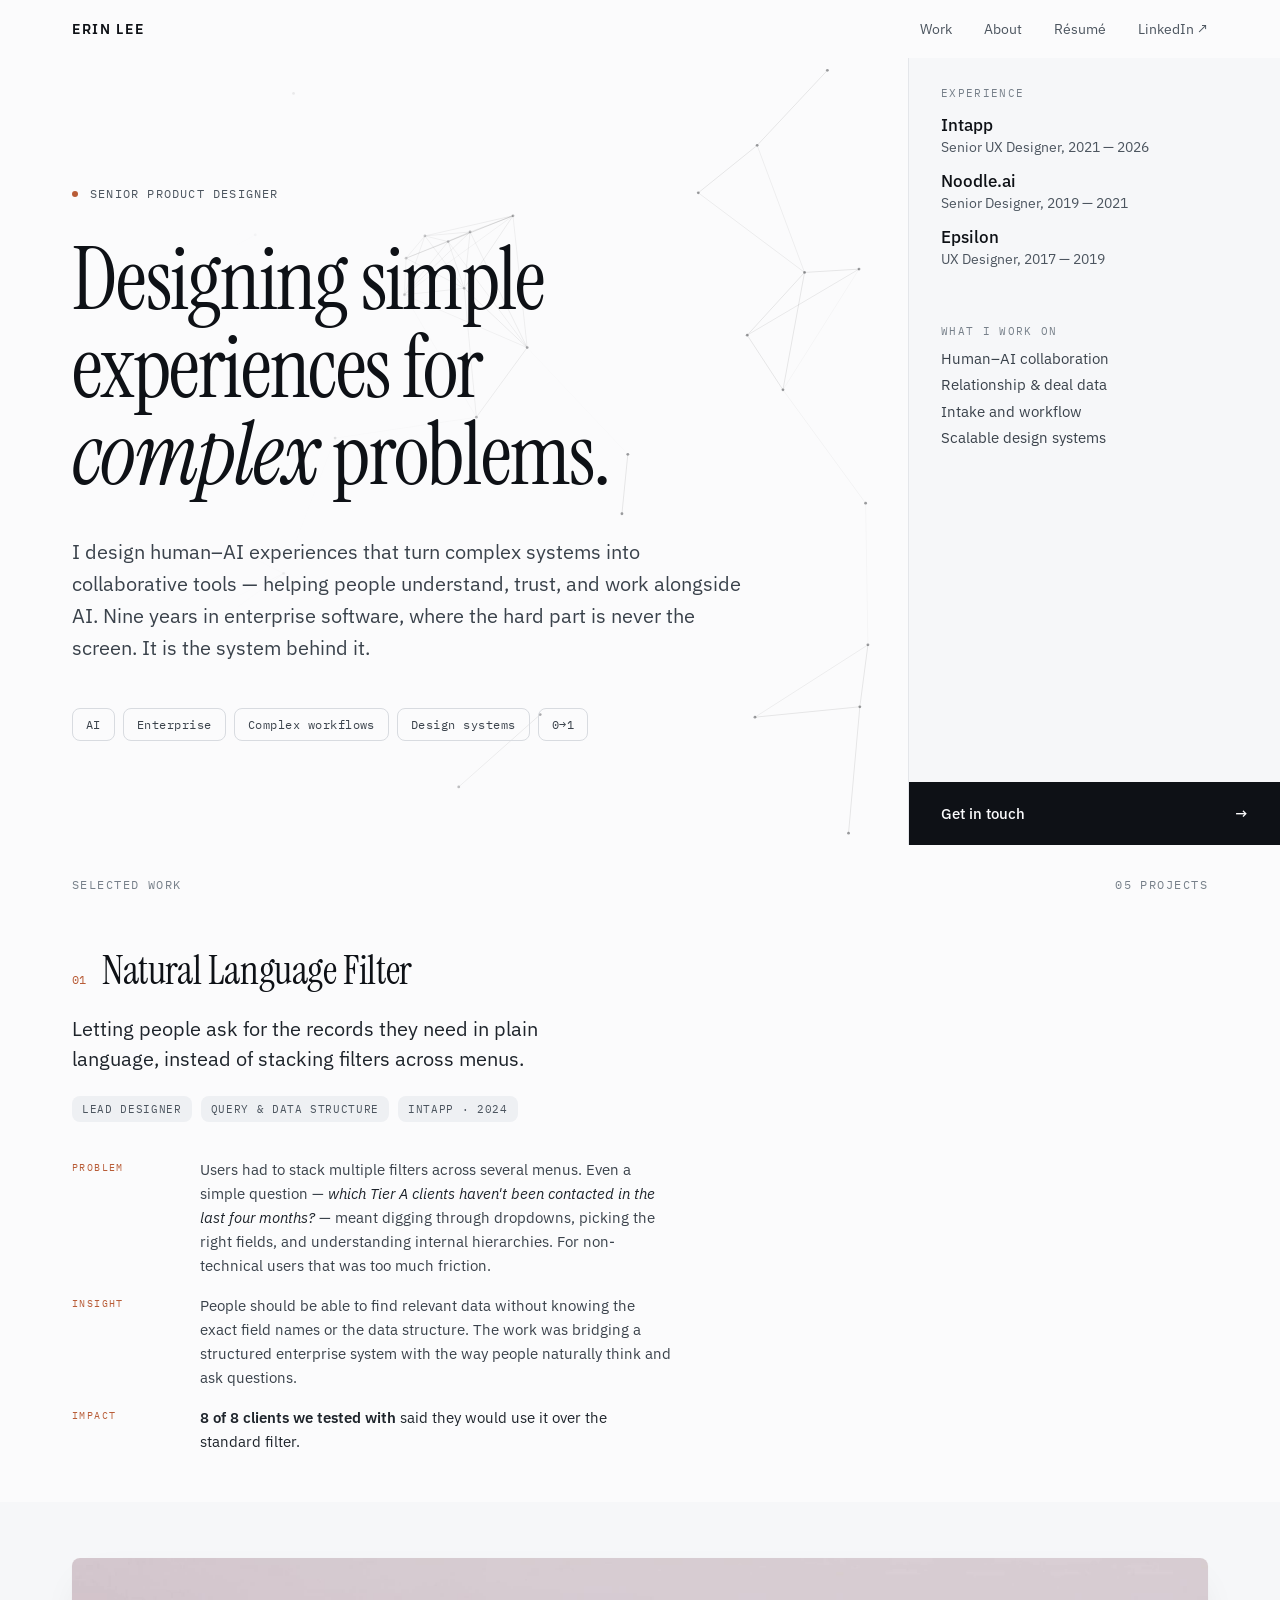
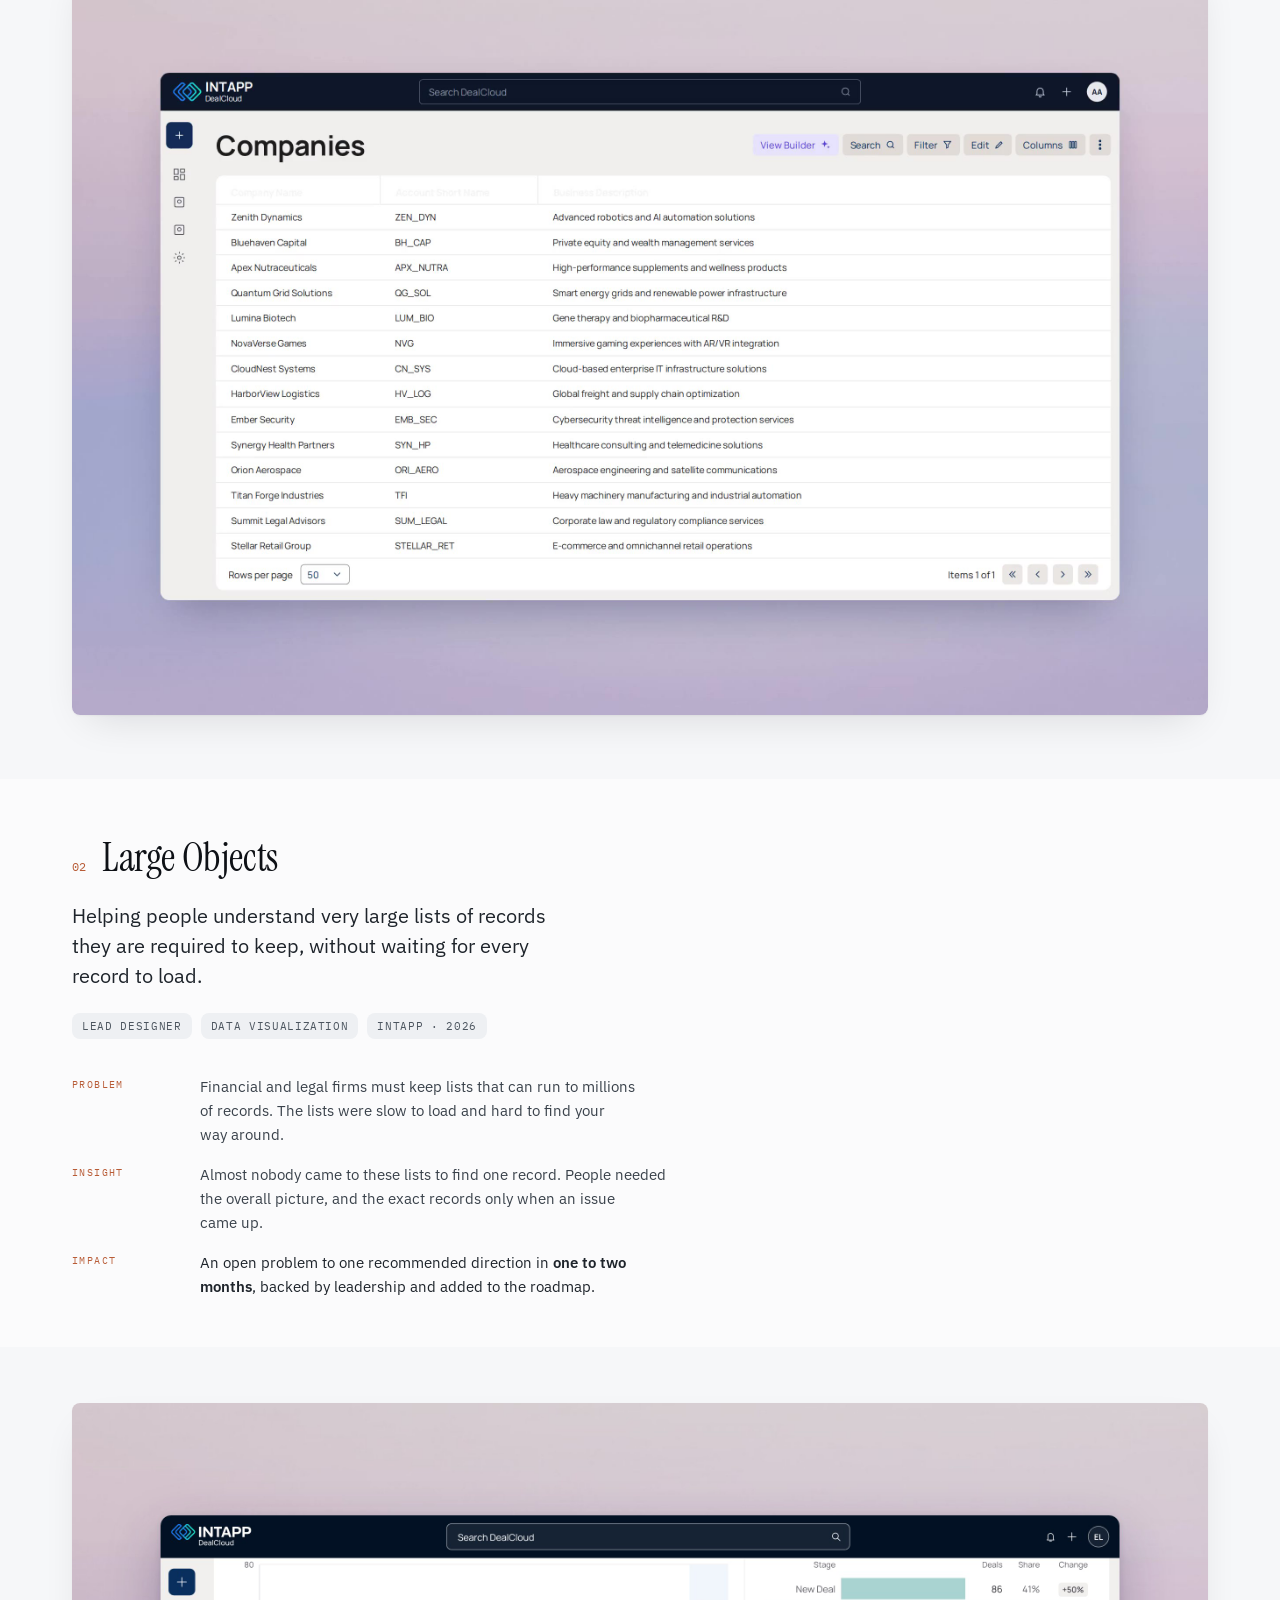
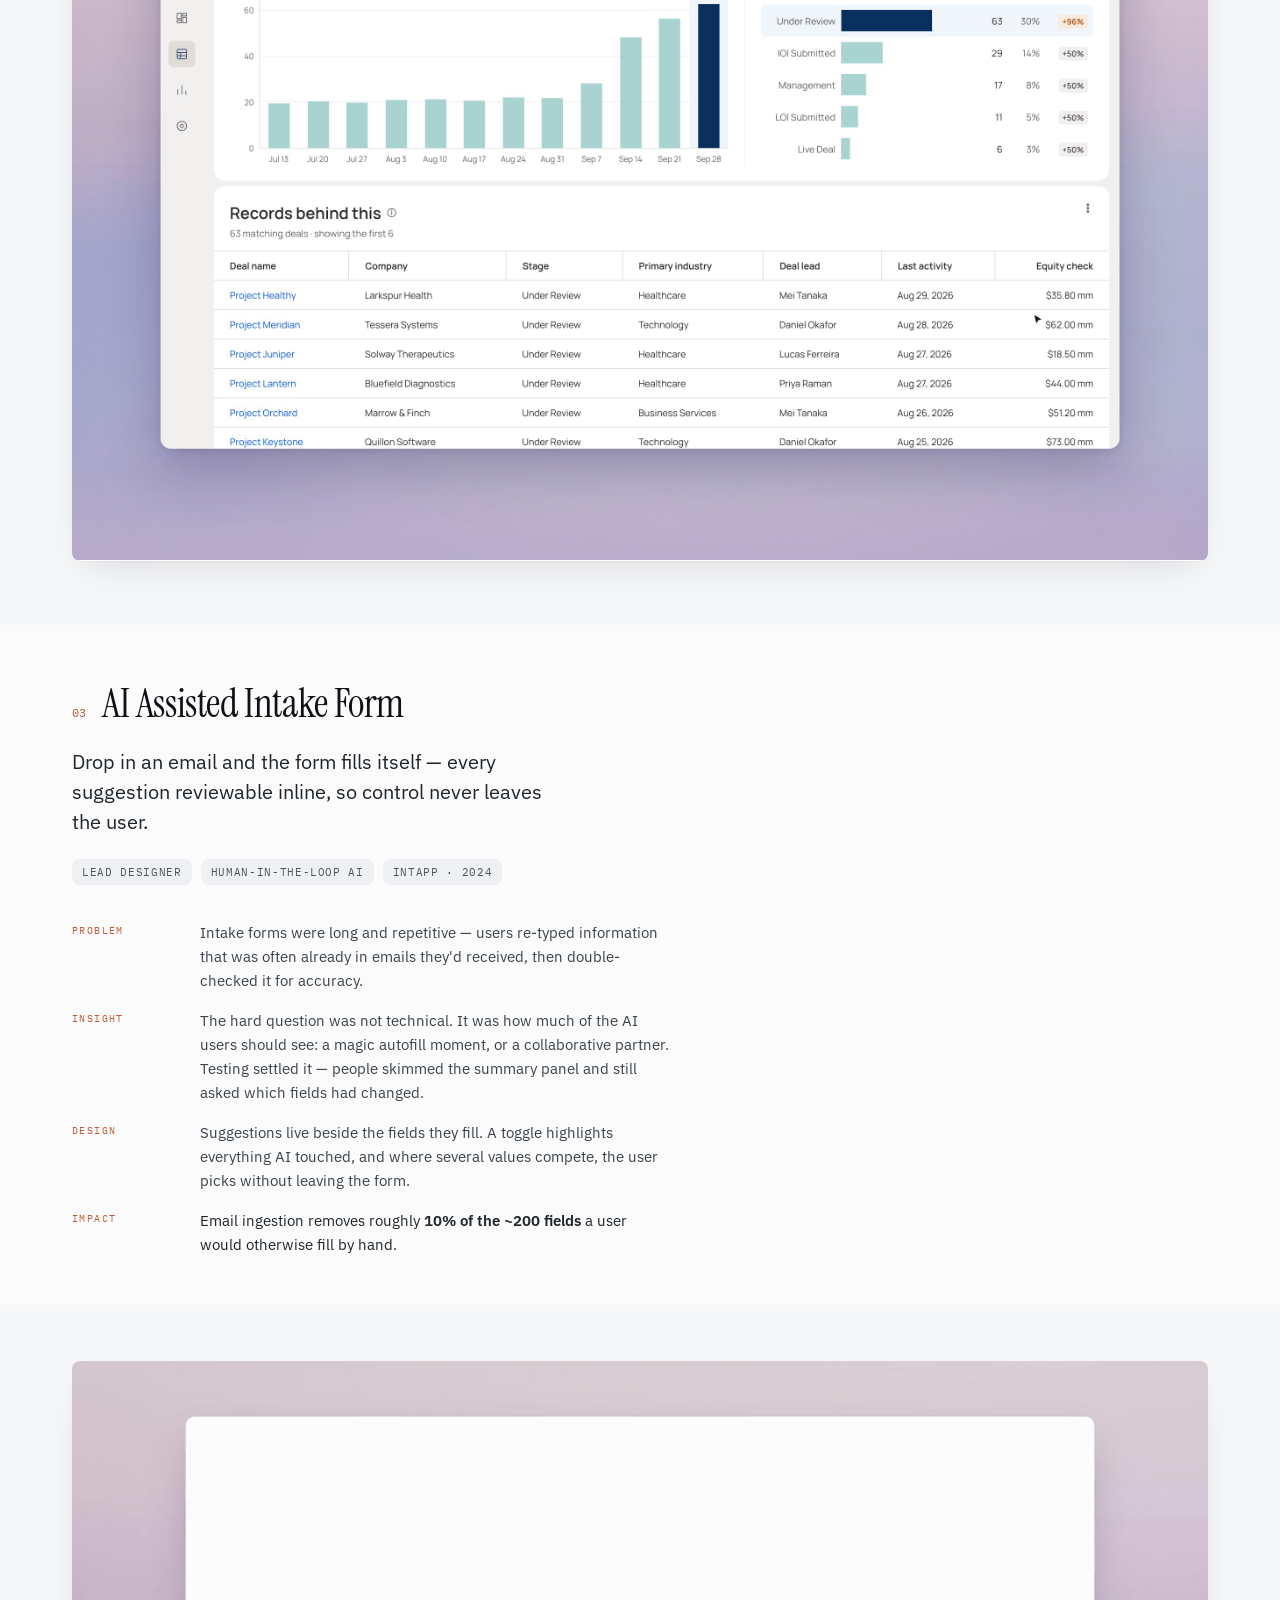
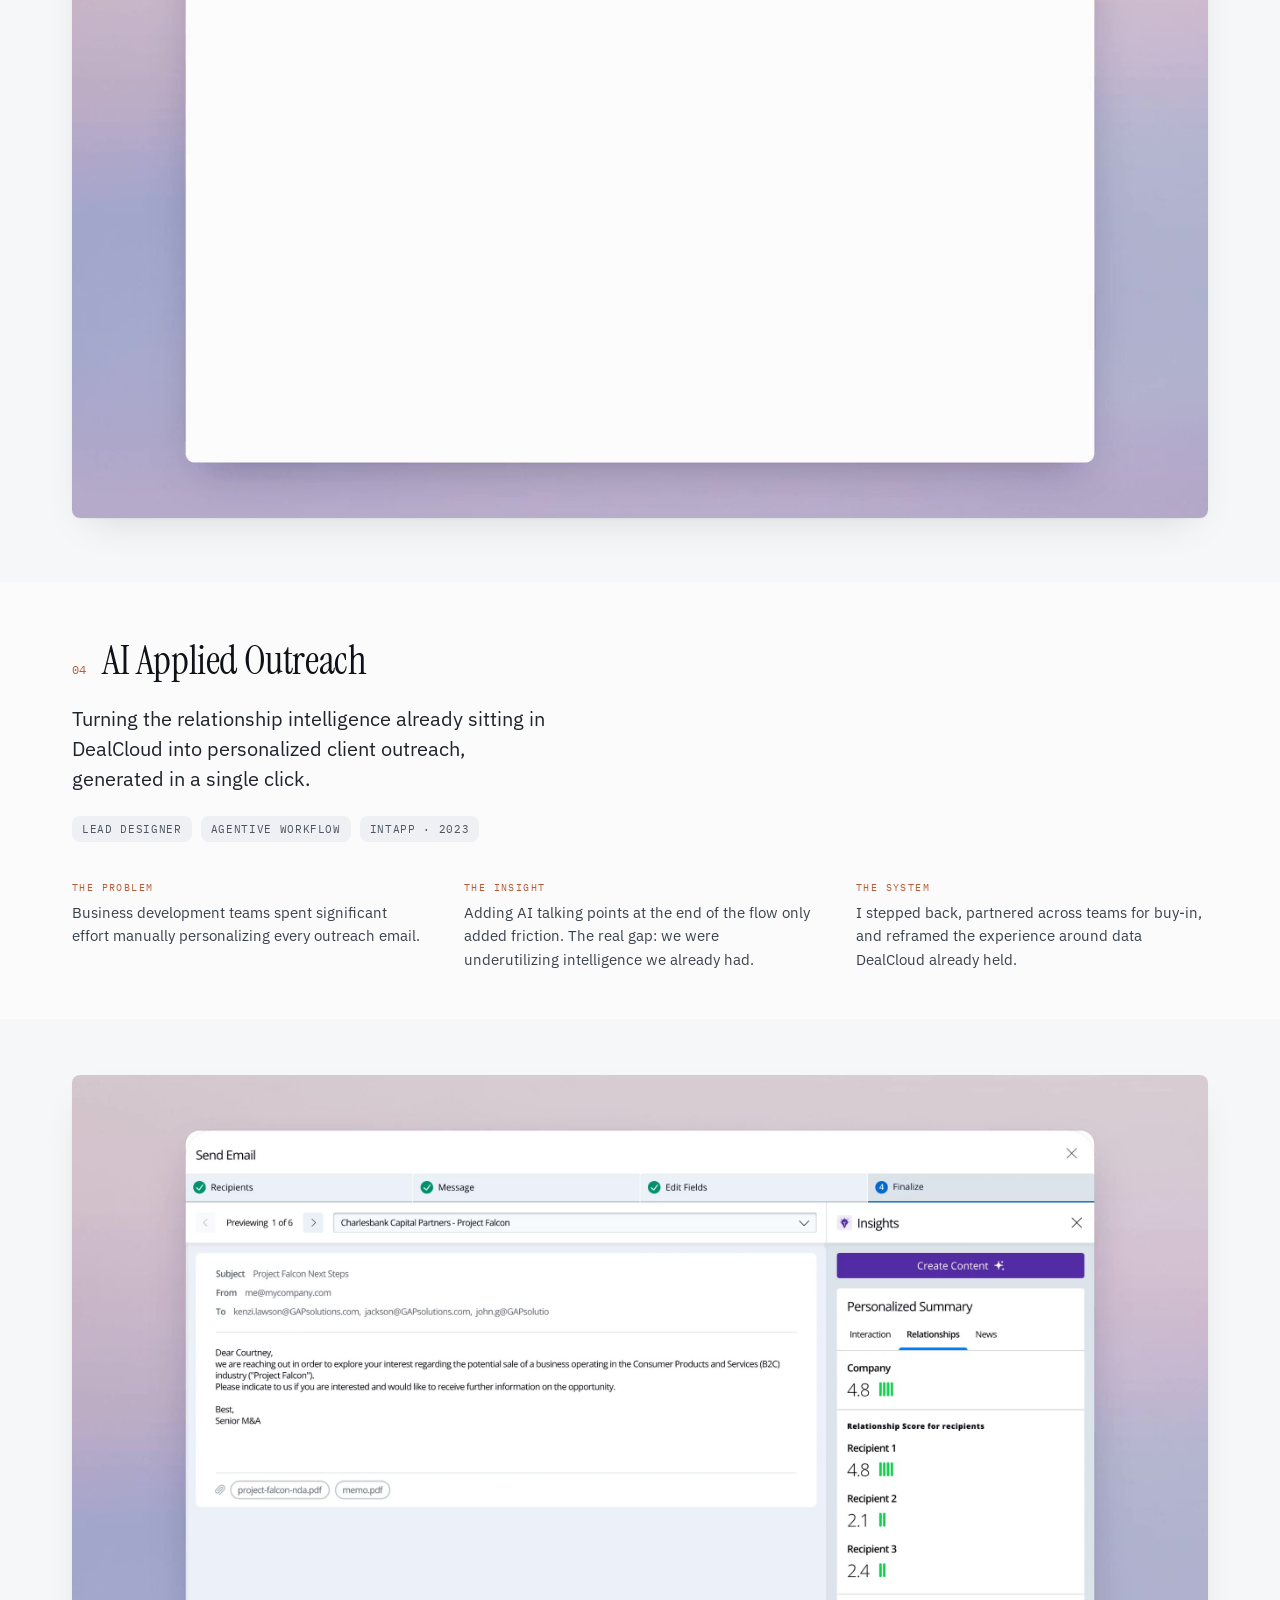
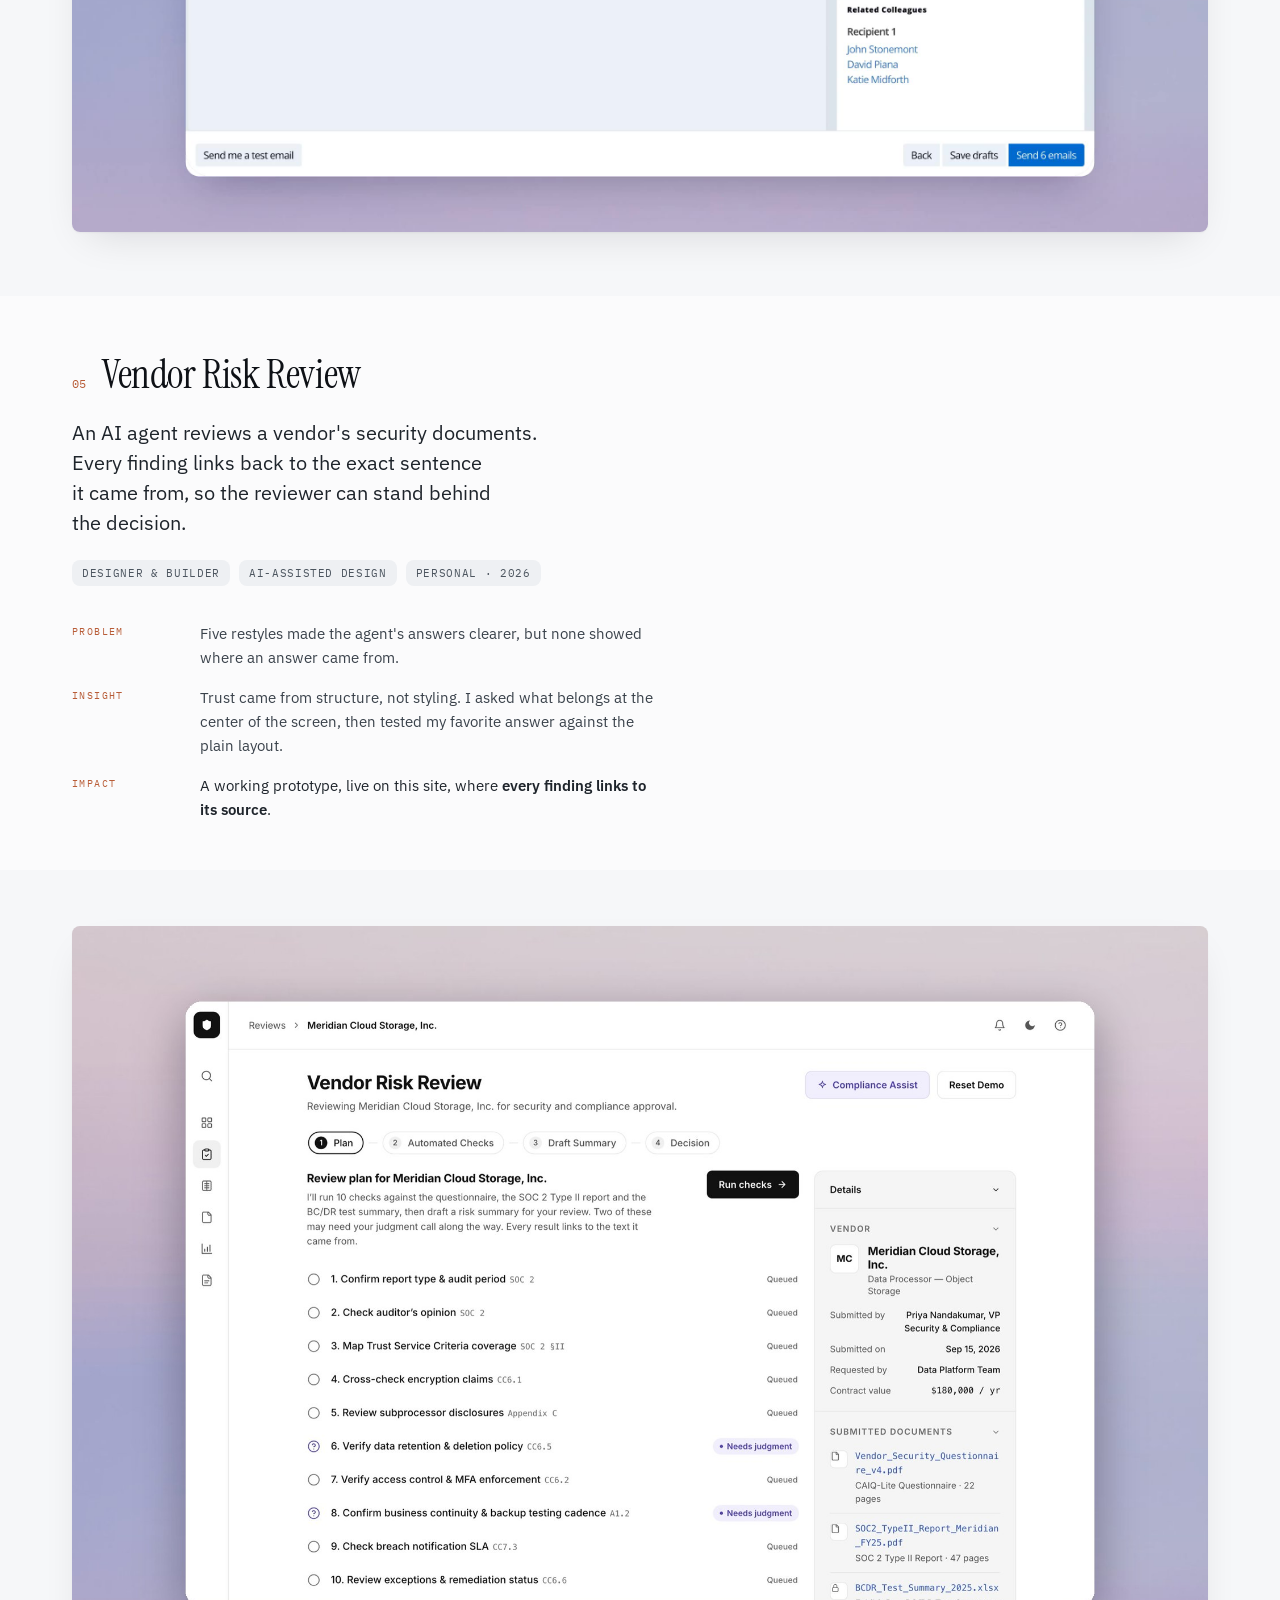
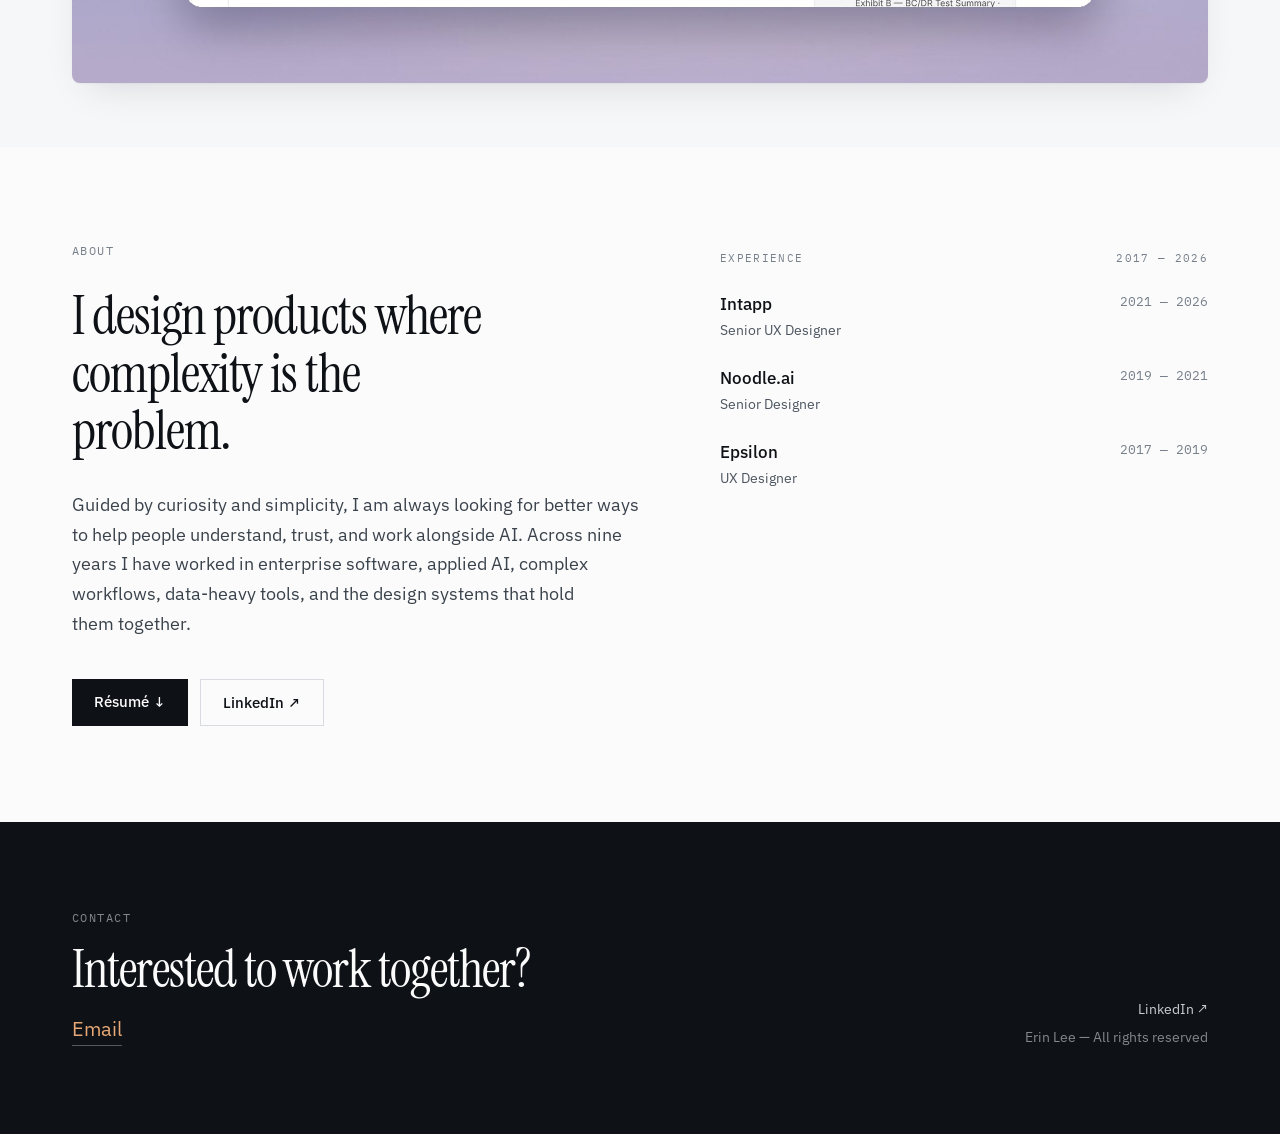
==== index.html @ 7b24a7aa "Large Objects: note the Natural Language Filter proposal in the AI direction Also gives links inside" ====
<!DOCTYPE html>
<html lang="en">
<head>
<meta charset="utf-8">
<meta name="viewport" content="width=device-width, initial-scale=1">
<title>Erin Lee — Senior Product Designer</title>
<meta name="description" content="Erin Lee is a Senior Product Designer designing simple experiences for complex problems across AI, enterprise software, complex workflows and design systems.">
<link rel="icon" href="assets/meta/favicon.ico?v=2" sizes="any">
<link rel="icon" href="assets/meta/favicon.svg?v=2" type="image/svg+xml">
<link rel="icon" href="assets/meta/favicon-32.png?v=2" type="image/png" sizes="32x32">
<link rel="apple-touch-icon" href="assets/meta/apple-touch-icon.png">
<link rel="manifest" href="assets/meta/site.webmanifest">
<meta name="theme-color" content="#FBFBFC">
<meta property="og:type" content="website">
<meta property="og:site_name" content="Erin Lee">
<meta property="og:title" content="Erin Lee — Senior Product Designer">
<meta property="og:description" content="Erin Lee is a Senior Product Designer designing simple experiences for complex problems across AI, enterprise software, complex workflows and design systems.">
<meta property="og:url" content="https://erinlee.work/">
<meta property="og:image" content="https://erinlee.work/assets/meta/og-image.jpg">
<meta property="og:image:width" content="1200">
<meta property="og:image:height" content="630">
<meta property="og:image:alt" content="Erin Lee's portfolio homepage: Designing simple experiences for complex problems.">
<meta name="twitter:card" content="summary_large_image">
<meta name="twitter:title" content="Erin Lee — Senior Product Designer">
<meta name="twitter:description" content="Erin Lee is a Senior Product Designer designing simple experiences for complex problems across AI, enterprise software, complex workflows and design systems.">
<meta name="twitter:image" content="https://erinlee.work/assets/meta/og-image.jpg">
<link rel="preconnect" href="https://fonts.googleapis.com">
<link rel="preconnect" href="https://fonts.gstatic.com" crossorigin>
<link href="https://fonts.googleapis.com/css2?family=Instrument+Serif:ital@0;1&family=IBM+Plex+Sans:wght@400;450;500;600&family=IBM+Plex+Mono:wght@400;500&display=swap" rel="stylesheet">
<link rel="stylesheet" href="assets/css/styles.css?v=15">
<script src="assets/js/network-field.js?v=8" defer></script>
</head>
<body>

<header class="nav">
  <div class="nav__inner">
    <a href="#top" class="nav__brand">Erin Lee</a>
    <nav class="nav__links">
      <a href="#work">Work</a>
      <a href="#about">About</a>
      <a href="assets/Erin_Lee_Resume.pdf?v=7" class="nav__resume" target="_blank" rel="noopener">Résumé</a>
      <a href="https://www.linkedin.com/in/erin-lee-39859195">LinkedIn ↗</a>
    </nav>
  </div>
</header>

<main id="top" class="frame">

  <section class="hero">
    <network-field class="hero__field" aria-hidden="true"></network-field>
    <div class="hero__main">
      <div class="eyebrow"><span class="eyebrow__dot"></span>Senior Product Designer</div>
      <h1>Designing simple experiences for <em>complex</em> problems.</h1>
      <p class="hero__lede">I design human–AI experiences that turn complex systems into collaborative tools — helping people understand, trust, and work alongside AI. Nine years in enterprise software, where the hard part is never the screen. It is the system behind it.</p>
      <div class="pills">
        <span class="pill">AI</span>
        <span class="pill">Enterprise</span>
        <span class="pill">Complex workflows</span>
        <span class="pill">Design systems</span>
        <span class="pill">0→1</span>
      </div>
    </div>

    <aside class="rail">
      <div class="rail__block rail__block--jobs">
        <div class="rail__label">Experience</div>
        <div class="rail__job">
          <div class="rail__co">Intapp</div>
          <div class="rail__role">Senior UX Designer, 2021 — 2026</div>
        </div>
        <div class="rail__job">
          <div class="rail__co">Noodle.ai</div>
          <div class="rail__role">Senior Designer, 2019 — 2021</div>
        </div>
        <div class="rail__job">
          <div class="rail__co">Epsilon</div>
          <div class="rail__role">UX Designer, 2017 — 2019</div>
        </div>
      </div>
      <div class="rail__block rail__block--grow">
        <div class="rail__label">What I work on</div>
        <div class="rail__list">Human–AI collaboration<br>Relationship &amp; deal data<br>Intake and workflow<br>Scalable design systems</div>
      </div>
      <a href="#contact" class="rail__cta"><span>Get in touch</span><span>→</span></a>
    </aside>
  </section>

  <div id="work" class="section-bar mono-label">
    <span>Selected work</span><span>05 projects</span>
  </div>

  <a href="natural-language-filter.html" class="project">
    <div class="project__text">
      <div class="project__title">
        <span class="project__num">01</span>
        <h2 class="project__name">Natural Language Filter</h2>
      </div>
      <p class="project__pitch">Letting people ask for the records they need in plain language, instead of stacking filters across menus.</p>
      <div class="tags">
        <span class="tag">Lead designer</span>
        <span class="tag">Query &amp; data structure</span>
        <span class="tag">Intapp · 2024</span>
      </div>
      <div class="story">
        <div class="story__row">
          <div class="story__label">Problem</div>
          <div class="story__body">Users had to stack multiple filters across several menus. Even a simple question — <em>which Tier A clients haven't been contacted in the last four months?</em> — meant digging through dropdowns, picking the right fields, and understanding internal hierarchies. For non-technical users that was too much friction.</div>
        </div>
        <div class="story__row">
          <div class="story__label">Insight</div>
          <div class="story__body">People should be able to find relevant data without knowing the exact field names or the data structure. The work was bridging a structured enterprise system with the way people naturally think and ask questions.</div>
        </div>
        <div class="story__row">
          <div class="story__label">Impact</div>
          <div class="story__body story__body--strong"><strong>8 of 8 clients we tested with</strong> said they would use it over the standard filter.</div>
        </div>
      </div>
    </div>
    <div class="project__band">
      <video src="assets/video/nl-filter-cover.mp4?v=7" poster="assets/images/nlf-cover-poster.jpg?v=4" width="2592" height="1728" autoplay muted loop playsinline preload="metadata" aria-label="Natural Language Filter — a plain-language request turns into filters and a filtered record set"></video>
    </div>
  </a>

  <a href="large-objects.html" class="project">
    <div class="project__text">
      <div class="project__title">
        <span class="project__num">02</span>
        <h2 class="project__name">Large Objects</h2>
      </div>
      <p class="project__pitch">Helping people understand very large lists of records they are required to keep, without waiting for every record to load.</p>
      <div class="tags">
        <span class="tag">Lead designer</span>
        <span class="tag">Data visualization</span>
        <span class="tag">Intapp · 2026</span>
      </div>
      <div class="story">
        <div class="story__row">
          <div class="story__label">Problem</div>
          <div class="story__body">Financial and legal firms must keep lists that can run to millions of records. The lists were slow to load and hard to find your way around.</div>
        </div>
        <div class="story__row">
          <div class="story__label">Insight</div>
          <div class="story__body">Almost nobody came to these lists to find one record. People needed the overall picture, and the exact records only when an issue came up.</div>
        </div>
        <div class="story__row">
          <div class="story__label">Impact</div>
          <div class="story__body story__body--strong">An open problem to one recommended direction in <strong>one to two months</strong>, backed by leadership and added to the roadmap.</div>
        </div>
      </div>
    </div>
    <div class="project__band">
      <video src="assets/video/large-objects-cover.mp4?v=1" poster="assets/images/large-objects-cover-poster.jpg?v=1" width="2592" height="1728" autoplay muted loop playsinline preload="metadata" aria-label="Large Objects — a summary of a very large deal list filters by period and stage, then loads records on request"></video>
    </div>
  </a>

  <a href="ai-assisted-intake-form.html" class="project">
    <div class="project__text">
      <div class="project__title">
        <span class="project__num">03</span>
        <h2 class="project__name">AI Assisted Intake Form</h2>
      </div>
      <p class="project__pitch project__pitch--wide">Drop in an email and the form fills itself — every suggestion reviewable inline, so control never leaves the user.</p>
      <div class="tags">
        <span class="tag">Lead designer</span>
        <span class="tag">Human-in-the-loop AI</span>
        <span class="tag">Intapp · 2024</span>
      </div>
      <div class="story">
        <div class="story__row">
          <div class="story__label">Problem</div>
          <div class="story__body">Intake forms were long and repetitive — users re-typed information that was often already in emails they'd received, then double-checked it for accuracy.</div>
        </div>
        <div class="story__row">
          <div class="story__label">Insight</div>
          <div class="story__body">The hard question was not technical. It was how much of the AI users should see: a magic autofill moment, or a collaborative partner. Testing settled it — people skimmed the summary panel and still asked which fields had changed.</div>
        </div>
        <div class="story__row">
          <div class="story__label">Design</div>
          <div class="story__body">Suggestions live beside the fields they fill. A toggle highlights everything AI touched, and where several values compete, the user picks without leaving the form.</div>
        </div>
        <div class="story__row">
          <div class="story__label">Impact</div>
          <div class="story__body story__body--strong">Email ingestion removes roughly <strong>10% of the ~200 fields</strong> a user would otherwise fill by hand.</div>
        </div>
      </div>
    </div>
    <div class="project__band">
      <video src="assets/video/intake-cover.mp4?v=4" poster="assets/images/intake-cover-poster.jpg" width="2592" height="1728" autoplay muted loop playsinline preload="metadata" aria-label="AI Assisted Intake Form — an email is dropped onto the request and the form fills itself in"></video>
    </div>
  </a>

  <a href="ai-applied-outreach.html" class="project">
    <div class="project__text">
      <div class="project__title">
        <span class="project__num">04</span>
        <h2 class="project__name">AI Applied Outreach</h2>
      </div>
      <p class="project__pitch">Turning the relationship intelligence already sitting in DealCloud into personalized client outreach, generated in a single click.</p>
      <div class="tags">
        <span class="tag">Lead designer</span>
        <span class="tag">Agentive workflow</span>
        <span class="tag">Intapp · 2023</span>
      </div>
      <div class="story-grid">
        <div class="story-grid__cell">
          <div class="story__label">The problem</div>
          <div class="story__body">Business development teams spent significant effort manually personalizing every outreach email.</div>
        </div>
        <div class="story-grid__cell">
          <div class="story__label">The insight</div>
          <div class="story__body">Adding AI talking points at the end of the flow only added friction. The real gap: we were underutilizing intelligence we already had.</div>
        </div>
        <div class="story-grid__cell">
          <div class="story__label">The system</div>
          <div class="story__body">I stepped back, partnered across teams for buy-in, and reframed the experience around data DealCloud already held.</div>
        </div>
      </div>
    </div>
    <div class="project__band">
      <video src="assets/video/outreach-cover.mp4?v=6" poster="assets/images/outreach-cover-poster.jpg" width="2592" height="1728" autoplay muted loop playsinline preload="metadata" aria-label="AI Applied Outreach — one click turns a generic email into a personalized draft"></video>
    </div>
  </a>

  <a href="vendor-risk-review.html" class="project">
    <div class="project__text">
      <div class="project__title">
        <span class="project__num">05</span>
        <h2 class="project__name">Vendor Risk Review</h2>
      </div>
      <p class="project__pitch">An AI agent reviews a vendor's security documents. Every finding links back to the exact sentence it came from, so the reviewer can stand behind the decision.</p>
      <div class="tags">
        <span class="tag">Designer &amp; builder</span>
        <span class="tag">AI-assisted design</span>
        <span class="tag">Personal · 2026</span>
      </div>
      <div class="story">
        <div class="story__row">
          <div class="story__label">Problem</div>
          <div class="story__body">Five restyles made the agent's answers clearer, but none showed where an answer came from.</div>
        </div>
        <div class="story__row">
          <div class="story__label">Insight</div>
          <div class="story__body">Trust came from structure, not styling. I asked what belongs at the center of the screen, then tested my favorite answer against the plain layout.</div>
        </div>
        <div class="story__row">
          <div class="story__label">Impact</div>
          <div class="story__body story__body--strong">A working prototype, live on this site, where <strong>every finding links to its source</strong>.</div>
        </div>
      </div>
    </div>
    <div class="project__band">
      <img src="assets/images/vrr-cover.jpg?v=2" width="2000" height="1333" loading="lazy" alt="Vendor Risk Review prototype: the review plan with 10 checks, 2 marked Needs judgment">
    </div>
  </a>

  <section id="about" class="about">
    <div class="about__main">
      <div class="mono-label">About</div>
      <h2>I design products where complexity is the problem.</h2>
      <p class="about__body">Guided by curiosity and simplicity, I am always looking for better ways to help people understand, trust, and work alongside AI. Across nine years I have worked in enterprise software, applied AI, complex workflows, data-heavy tools, and the design systems that hold them together.</p>
      <div class="buttons">
        <a href="assets/Erin_Lee_Resume.pdf?v=7" class="btn btn--solid" target="_blank" rel="noopener">Résumé ↓</a>
        <a href="https://www.linkedin.com/in/erin-lee-39859195" class="btn btn--ghost">LinkedIn ↗</a>
      </div>
    </div>
    <div class="timeline">
      <div class="timeline__head"><span>Experience</span><span>2017 — 2026</span></div>
      <div class="timeline__row">
        <div class="timeline__co">Intapp</div>
        <div class="timeline__years">2021 — 2026</div>
        <div class="timeline__role">Senior UX Designer</div>
      </div>
      <div class="timeline__row">
        <div class="timeline__co">Noodle.ai</div>
        <div class="timeline__years">2019 — 2021</div>
        <div class="timeline__role">Senior Designer</div>
      </div>
      <div class="timeline__row">
        <div class="timeline__co">Epsilon</div>
        <div class="timeline__years">2017 — 2019</div>
        <div class="timeline__role">UX Designer</div>
      </div>
    </div>
  </section>

  <footer id="contact" class="contact">
    <div class="contact__main">
      <div class="mono-label contact__label">Contact</div>
      <div class="contact__title">Interested to work together?</div>
      <a href="mailto:leesj9147@gmail.com" class="contact__email" aria-label="Email Erin at leesj9147@gmail.com">Email</a>
    </div>
    <div class="contact__side">
      <a href="https://www.linkedin.com/in/erin-lee-39859195">LinkedIn ↗</a>
      <span>Erin Lee — All rights reserved</span>
    </div>
  </footer>

</main>
</body>
</html>
---- assets/css/styles.css ----
/* Erin Lee — portfolio styles
   Built from the Claude Design handoff (v1 "Modern Product / Systems" direction). */

:root {
  --paper: #FBFBFC;
  --band: #F6F7F9;
  --chip: #EEF0F3;
  --line: #E4E6EA;
  --line-strong: #D8DBE0;
  --ink: #0E1116;
  --text-strong: #1E242B;
  --text: #3A424B;
  --text-muted: #4C555F;
  --text-meta: #77808A;
  --accent: oklch(.58 .13 42);
  --accent-hover: oklch(.55 .13 42);
  --accent-deep: oklch(.35 .07 42);
  --accent-light: oklch(.78 .1 60);

  --serif: 'Instrument Serif', serif;
  --sans: 'IBM Plex Sans', sans-serif;
  --mono: 'IBM Plex Mono', monospace;

  /* Layout: backgrounds run edge to edge; content sits in a centred
     column no wider than --max. --edge is the extra space either side
     of that column on very wide screens; --pad is the full side padding. */
  --max: 1600px;
  --gutter: 72px;
  --edge: max(0px, calc((100vw - var(--max)) / 2));
  --pad: calc(var(--gutter) + var(--edge));
  --shadow: 0 1px 2px rgba(14,17,22,.04), 0 16px 40px -16px rgba(14,17,22,.14);
  --radius: 8px;        /* homepage screenshot + chip radius */
  --radius-cs: 32px;    /* case study media radius */
}

* { box-sizing: border-box; }
html { scroll-padding-top: 72px; }
body {
  margin: 0;
  background: var(--paper);
  color: var(--ink);
  font-family: var(--sans);
  -webkit-font-smoothing: antialiased;
}
a { color: inherit; text-decoration: none; }
a:hover { color: var(--accent-hover); }
img, video { display: block; max-width: 100%; }

.mono-label {
  font-family: var(--mono);
  font-size: 12px;
  letter-spacing: .12em;
  text-transform: uppercase;
  color: var(--text-meta);
}

/* ---------- Nav ---------- */
.nav {
  position: sticky; top: 0; z-index: 20;
  background: rgba(251,251,252,.88);
  -webkit-backdrop-filter: blur(10px);
  backdrop-filter: blur(10px);
}
.nav__inner {
  padding: 20px var(--pad);
  display: flex; justify-content: space-between; align-items: center; gap: 24px;
}
.nav__brand { font-size: 14px; font-weight: 600; letter-spacing: .12em; text-transform: uppercase; white-space: nowrap; }
.nav__links { display: flex; gap: 32px; font-size: 14px; color: var(--text-muted); }
.nav__links a { white-space: nowrap; }

/* ---------- Page frame ---------- */
.frame {
  width: 100%;
}

/* ---------- Hero ---------- */
.hero {
  display: grid; grid-template-columns: minmax(0,1fr) calc(372px + var(--edge));
  position: relative; overflow: hidden;
}
.hero shader-gradient { z-index: 0; }
.hero__field { top: 0; bottom: 0; left: 0; right: calc(372px + var(--edge)); z-index: 0;
  /* keep the network away from the headline: it fades in toward the right */
  -webkit-mask-image: linear-gradient(90deg, transparent 25%, #000 65%); mask-image: linear-gradient(90deg, transparent 25%, #000 65%); }
@media (max-width: 1100px) { .hero__field { right: 0; opacity: .6; } }
.hero__main {
  position: relative; z-index: 1;
  padding: 128px var(--pad) 104px;
  display: flex; flex-direction: column; gap: 36px;
}
.eyebrow {
  display: flex; align-items: center; gap: 12px;
  font-family: var(--mono); font-size: 12px; letter-spacing: .1em; text-transform: uppercase;
  color: var(--text-muted);
}
.eyebrow__dot { width: 6px; height: 6px; border-radius: 50%; background: var(--accent); flex: none; }
.hero h1 {
  margin: 0; font-family: var(--serif); font-weight: 400;
  font-size: 86px; line-height: 1.02; letter-spacing: -.02em;
  max-width: 15ch; text-wrap: pretty;
}
.hero h1 em { font-style: italic; }
.hero__lede {
  margin: 0; font-size: 20px; line-height: 1.6; color: var(--text);
  max-width: 56ch; text-wrap: pretty;
}
.pills { display: flex; gap: 8px; flex-wrap: wrap; margin-top: 8px; }
.pill {
  font-family: var(--mono); font-size: 12px; letter-spacing: .04em;
  border: 1px solid var(--line-strong); padding: 8px 13px; color: var(--text);
  border-radius: var(--radius);
}

.rail {
  position: relative; z-index: 1;
  display: flex; flex-direction: column;
  background: var(--band); border-left: 1px solid var(--line);
  -webkit-backdrop-filter: blur(18px);
  backdrop-filter: blur(18px);
}
.rail__block { padding: 28px calc(32px + var(--edge)) 28px 32px; display: flex; flex-direction: column; gap: 6px; }
.rail__block--jobs { gap: 14px; }
.rail__block--grow { gap: 8px; flex: 1; }
.rail__label { font-family: var(--mono); font-size: 11px; letter-spacing: .12em; text-transform: uppercase; color: var(--text-meta); }
.rail__job { display: flex; flex-direction: column; gap: 2px; }
.rail__co { font-size: 17px; font-weight: 500; }
.rail__role { font-size: 14px; color: var(--text-muted); }
.rail__list { font-size: 15px; line-height: 1.75; color: var(--text); }
.rail__cta {
  padding: 22px calc(32px + var(--edge)) 22px 32px; display: flex; justify-content: space-between; align-items: center;
  font-size: 15px; font-weight: 500; background: var(--ink); color: var(--paper);
  transition: background .2s;
}
.rail__cta:hover { background: var(--accent-deep); color: var(--paper); }

/* ---------- Selected work ---------- */
.section-bar {
  padding: 32px var(--pad) 0;
  display: flex; justify-content: space-between;
}

.project { display: block; background: var(--paper); transition: background .2s; }
.project:hover { background: var(--band); color: inherit; }
.project__text { padding: 56px var(--pad) 48px; display: flex; flex-direction: column; gap: 22px; }
.project__title { display: flex; align-items: baseline; gap: 16px; }
.project__num { font-family: var(--mono); font-size: 12px; color: var(--accent); }
.project__name { margin: 0; font-weight: 400; font-family: var(--serif); font-size: 40px; letter-spacing: -.01em; line-height: 1.1; }
.project__pitch { margin: 0; font-size: 20px; line-height: 1.5; color: var(--text-strong); max-width: 40ch; text-wrap: pretty; }
.project__pitch--wide { max-width: 42ch; }
.tags { display: flex; gap: 9px; flex-wrap: wrap; }
.tag {
  font-family: var(--mono); font-size: 11px; letter-spacing: .06em; text-transform: uppercase;
  background: var(--chip); padding: 6px 10px; color: var(--text-muted);
  border-radius: var(--radius);
}

.story { margin-top: 14px; display: flex; flex-direction: column; gap: 16px; max-width: 60ch; }
.story__row { display: grid; grid-template-columns: 108px 1fr; gap: 20px; align-items: start; }
.story__label {
  font-family: var(--mono); font-size: 10px; letter-spacing: .14em; text-transform: uppercase;
  color: var(--accent); padding-top: 3px;
}
.story__body { font-size: 15px; line-height: 1.6; color: var(--text); text-wrap: pretty; }
.story__body--strong { color: var(--text-strong); }
.story__body em { font-style: italic; color: var(--text-strong); }
.story__body strong { font-weight: 600; }

.story-grid {
  margin-top: 14px; display: grid; grid-template-columns: repeat(3, 1fr);
  gap: 40px; max-width: 1200px;
}
.story-grid__cell { display: flex; flex-direction: column; gap: 7px; }
.story-grid__cell .story__body { line-height: 1.55; }

.project__band { background: var(--band); padding: 56px var(--pad) 64px; }
.project__band img, .project__band video {
  width: 100%; height: auto;
  background: #FFFFFF; box-shadow: var(--shadow);
  border-radius: var(--radius); overflow: hidden;
}

/* ---------- About ---------- */
.about { display: grid; grid-template-columns: minmax(0,1fr) calc(560px + var(--edge)); align-items: start; }
.about__main {
  padding: 96px var(--gutter) 96px var(--pad); display: flex; flex-direction: column; gap: 30px;
}
.about h2 {
  margin: 0; font-family: var(--serif); font-weight: 400;
  font-size: 54px; line-height: 1.06; letter-spacing: -.02em; max-width: 18ch; text-wrap: pretty;
}
.about__body { margin: 0; font-size: 18px; line-height: 1.65; color: var(--text); max-width: 58ch; text-wrap: pretty; }
.buttons { display: flex; gap: 12px; margin-top: 10px; flex-wrap: wrap; }
.btn { font-size: 15px; font-weight: 500; padding: 13px 22px; transition: background .2s, border-color .2s; }
.btn--solid { background: var(--ink); color: var(--paper); }
.btn--solid:hover { background: var(--accent-deep); color: var(--paper); }
.btn--ghost { border: 1px solid var(--line-strong); color: var(--ink); }
.btn--ghost:hover { border-color: var(--ink); color: var(--ink); }

.timeline { display: flex; flex-direction: column; gap: 28px; padding: 104px var(--pad) 96px 0; }
.timeline__head {
  font-family: var(--mono); font-size: 11px; letter-spacing: .12em; text-transform: uppercase; color: var(--text-meta);
  display: flex; justify-content: space-between;
}
.timeline__row {
  display: grid; grid-template-columns: 1fr auto; gap: 6px 20px;
}
.timeline__co { font-size: 17px; font-weight: 500; }
.timeline__years { font-family: var(--mono); font-size: 13px; color: var(--text-meta); }
.timeline__role { font-size: 14px; color: var(--text-muted); }

/* ---------- Contact / footer ---------- */
.contact {
  background: var(--ink); color: var(--paper);
  padding: 88px var(--pad);
  display: flex; justify-content: space-between; align-items: flex-end; gap: 60px; flex-wrap: wrap;
}
.contact__main { display: flex; flex-direction: column; gap: 18px; }
.contact__label { color: rgba(251,251,252,.5); }
.contact__title { font-family: var(--serif); font-size: 52px; line-height: 1.05; letter-spacing: -.02em; }
.contact__email {
  font-size: 20px; color: var(--accent-light);
  border-bottom: 1px solid rgba(251,251,252,.3); align-self: flex-start; padding-bottom: 3px;
}
.contact__email:hover { color: var(--paper); }
.contact__side { display: flex; flex-direction: column; gap: 10px; font-size: 14px; color: rgba(251,251,252,.5); text-align: right; }
.contact__side a { color: rgba(251,251,252,.8); }

.footer { background: var(--ink); color: var(--paper); }
.footer__inner {
  padding: 40px var(--pad);
  display: flex; justify-content: space-between; align-items: center; gap: 16px; flex-wrap: wrap;
  font-size: 14px; color: rgba(251,251,252,.55);
}
.footer__inner a { color: rgba(251,251,252,.8); }

/* ---------- Case study ---------- */
.cs-hero { padding: 104px var(--pad) 56px; display: flex; flex-direction: column; gap: 30px; }
.cs-eyebrow {
  display: flex; align-items: center; gap: 14px;
  font-family: var(--mono); font-size: 12px; letter-spacing: .1em; text-transform: uppercase; color: var(--text-muted);
}
.cs-eyebrow__num { color: var(--accent); }
.cs-eyebrow__rule { width: 18px; height: 1px; background: var(--line-strong); }
.cs-hero h1 {
  margin: 0; font-family: var(--serif); font-weight: 400;
  font-size: 86px; line-height: 1.02; letter-spacing: -.02em; max-width: 16ch; text-wrap: pretty;
}
.cs-hero__lede { margin: 0; font-size: 21px; line-height: 1.55; color: var(--text-strong); max-width: 62ch; text-wrap: pretty; }

.meta { display: grid; grid-template-columns: repeat(4, 1fr); gap: 24px; padding: 8px var(--pad) 48px; }
.meta__cell { display: flex; flex-direction: column; gap: 6px; }
.meta__label { font-family: var(--mono); font-size: 10px; letter-spacing: .14em; text-transform: uppercase; color: var(--text-meta); }
.meta__value { font-size: 15px; }

.media {
  width: 100%; height: auto;
  border-radius: var(--radius-cs); background: #FFFFFF; box-shadow: var(--shadow);
}
.cs-cover { background: var(--band); padding: 56px var(--pad); }
.media--embed { display: block; aspect-ratio: 3 / 2; border: 0; overflow: hidden; }
/* a live embed shown as a window floating on the shared gradient backdrop */
.media-frame {
  aspect-ratio: 3 / 2; overflow: hidden; display: grid; place-items: center;
  background: #E6E3F4 url(../images/embed-bg.jpg) center / cover no-repeat;
}
.media-frame iframe {
  /* full size, then scaled down: the embed keeps its desktop layout inside the smaller window */
  width: 100%; height: 100%; transform: scale(.8); border: 0; display: block; background: #FFFFFF; border-radius: 18px;
  box-shadow: 0 32px 75px -22px rgba(40,30,80,.38);
}
.media--embed.media--portrait { aspect-ratio: 4 / 5; }
.media--embed.media--43 { aspect-ratio: 4 / 3; }
.cs-media { padding: 0 var(--pad) 56px; }
.cs-media--tight { padding-bottom: 48px; }
.cs-media--stack { padding-bottom: 24px; display: flex; flex-direction: column; gap: 24px; }
.cs-media--pair { display: grid; grid-template-columns: 1fr 1fr; gap: 24px; }

.cs-section {
  padding: 64px var(--pad) 48px;
  display: grid; grid-template-columns: 200px minmax(0,1fr); gap: 48px; align-items: start;
}
.cs-section--flush { padding-top: 0; }
.cs-section--impact { background: var(--band); padding-bottom: 64px; }
.cs-section--impact-gap { margin-top: 32px; }
.cs-section--last { padding-bottom: 56px; }
.cs-label {
  font-family: var(--mono); font-size: 11px; letter-spacing: .14em; text-transform: uppercase;
  color: var(--accent); padding-top: 8px;
}
.cs-label--muted { color: var(--text-meta); }
.cs-copy { display: flex; flex-direction: column; gap: 22px; max-width: 68ch; }
.cs-copy p, p.cs-copy { margin: 0; font-size: 18px; line-height: 1.7; color: var(--text); text-wrap: pretty; }
.cs-copy em { font-style: italic; color: var(--text-strong); }
.cs-copy a { color: var(--text-strong); text-decoration: underline; text-decoration-color: var(--accent); text-underline-offset: 3px; }
.cs-copy a:hover { color: var(--accent-hover); }
.cs-copy .pullquote {
  font-family: var(--serif); font-size: 30px; line-height: 1.35; color: var(--ink);
  max-width: 24ch; padding-top: 8px;
}
.cs-copy ul { margin: 0; padding-left: 1.15em; display: flex; flex-direction: column; gap: 14px; }
.cs-copy li { font-size: 18px; line-height: 1.7; color: var(--text); text-wrap: pretty; padding-left: 4px; }
.cs-copy li::marker { color: var(--text-meta); }
.cs-copy strong { font-weight: 600; color: var(--text-strong); }
.cs-copy .cs-question { font-family: var(--serif); font-size: 28px; line-height: 1.35; color: var(--ink); max-width: 34ch; }
/* Tradeoffs: one card per explored direction, pros and cons side by side */
.cs-copy .tradeoffs { display: flex; flex-direction: column; gap: 0; border-top: 1px solid var(--line); }
.tradeoff { padding: 18px 0; border-bottom: 1px solid var(--line); display: flex; flex-direction: column; gap: 8px; }
.tradeoff__name { font-weight: 600; color: var(--text-strong); font-size: 18px; display: flex; align-items: center; gap: 10px; }
.tradeoff__tag { font-family: var(--mono); font-size: 10.5px; letter-spacing: .12em; text-transform: uppercase; color: var(--accent); border: 1px solid currentColor; border-radius: 999px; padding: 2px 8px; font-weight: 400; }
.tradeoff__row { display: grid; grid-template-columns: 56px minmax(0,1fr); gap: 12px; align-items: baseline; }
.tradeoff__k { font-family: var(--mono); font-size: 11px; letter-spacing: .14em; text-transform: uppercase; color: var(--text-meta); }
.cs-copy .tradeoff__row p { font-size: 17px; line-height: 1.6; }
.cs-impact-quote, .cs-copy .cs-impact-quote {
  margin: 0; font-family: var(--serif); font-size: 34px; line-height: 1.3; color: var(--ink);
  max-width: 22ch; text-wrap: pretty;
}
.cs-impact-quote--wide { max-width: 24ch; }

.cs-split { display: grid; grid-template-columns: minmax(0,1fr) minmax(0,1fr); }
.cs-split__col { padding: 48px 48px 48px var(--pad); display: flex; flex-direction: column; gap: 18px; }
.cs-split__col:last-child { padding: 48px var(--pad) 48px 48px; }
.cs-split__title { font-family: var(--serif); font-size: 30px; letter-spacing: -.01em; }
.cs-split__col p { margin: 0; font-size: 17px; line-height: 1.65; color: var(--text); text-wrap: pretty; }
.cs-split__col .media { margin-top: auto; } /* media sits on the bottom edge, so paired columns line up */
/* one animation beside its text: the text sits centred against the media */
.cs-split--feature .cs-split__col:first-child { justify-content: center; max-width: 52ch; }

.next {
  display: flex; justify-content: space-between; align-items: baseline; gap: 24px;
  padding: 56px var(--pad); transition: background .2s;
}
.next:hover { background: var(--band); color: inherit; }
.next__label { font-family: var(--mono); font-size: 11px; letter-spacing: .14em; text-transform: uppercase; color: var(--text-meta); white-space: nowrap; }
.next__title { font-family: var(--serif); font-size: 40px; letter-spacing: -.01em; text-align: right; }

/* ---------- Responsive ---------- */
@media (max-width: 1100px) {
  :root { --gutter: 48px; }
  .hero { grid-template-columns: 1fr; }
  .hero__main { padding-top: 96px; padding-bottom: 80px; }
  .rail__block--grow { flex: none; }
  .rail__block, .rail__cta { padding-left: var(--pad); padding-right: var(--pad); }
  .about { grid-template-columns: 1fr; }
  .about__main { padding-bottom: 0; }
  .timeline { padding: 56px var(--pad) 96px; }
  .story-grid { grid-template-columns: 1fr; }
}

@media (max-width: 720px) {
  :root { --gutter: 20px; --radius-cs: 16px; }
  html { scroll-padding-top: 60px; }
  .nav__inner { padding-top: 16px; padding-bottom: 16px; }
  .nav__links { gap: 16px; font-size: 13px; }
  .nav__resume { display: none; }

  .hero__main { padding-top: 64px; padding-bottom: 56px; gap: 28px; }
  .hero h1 { font-size: clamp(44px, 12vw, 86px); }
  .hero__lede { font-size: 17px; }

  .project__text { padding-top: 40px; padding-bottom: 36px; gap: 18px; }
  .project__name { font-size: 30px; }
  .project__pitch { font-size: 18px; }
  .story__row { grid-template-columns: 1fr; gap: 6px; }
  .project__band { padding: 24px var(--pad) 32px; }

  .about__main { padding-top: 64px; }
  .timeline { padding-top: 48px; padding-bottom: 64px; }
  .about h2 { font-size: 38px; }
  .about__body { font-size: 17px; }

  .contact { padding-top: 64px; padding-bottom: 64px; gap: 36px; }
  .contact__title { font-size: 36px; }
  .contact__email { font-size: 18px; }
  .contact__side { text-align: left; }

  .cs-hero { padding-top: 64px; padding-bottom: 40px; gap: 22px; }
  .cs-hero h1 { font-size: clamp(44px, 12vw, 86px); }
  .cs-hero__lede { font-size: 18px; }
  .meta { grid-template-columns: 1fr 1fr; gap: 20px; padding-bottom: 36px; }
  .cs-cover { padding: 24px var(--pad); }
  .media-frame { aspect-ratio: 4 / 5; }
  .media-frame iframe { width: 90%; height: 92%; transform: none; border-radius: 10px; }
  .cs-media { padding-bottom: 40px; }
  .cs-media--pair { grid-template-columns: 1fr; }
  .cs-section { grid-template-columns: 1fr; gap: 16px; padding-top: 48px; padding-bottom: 36px; }
  .cs-section--flush { padding-top: 0; }
  .cs-label { padding-top: 0; }
  .cs-copy p, p.cs-copy, .cs-copy li { font-size: 17px; }
  .cs-copy .cs-question { font-size: 24px; }
  .cs-copy .pullquote { font-size: 26px; }
  .cs-impact-quote, .cs-copy .cs-impact-quote { font-size: 28px; }
  .cs-split { grid-template-columns: 1fr; }
  .cs-split__col, .cs-split__col:last-child { padding: 40px var(--pad); }
  .next { flex-direction: column; align-items: flex-start; gap: 10px; padding-top: 40px; padding-bottom: 40px; }
  .next__title { font-size: 30px; text-align: left; }
}
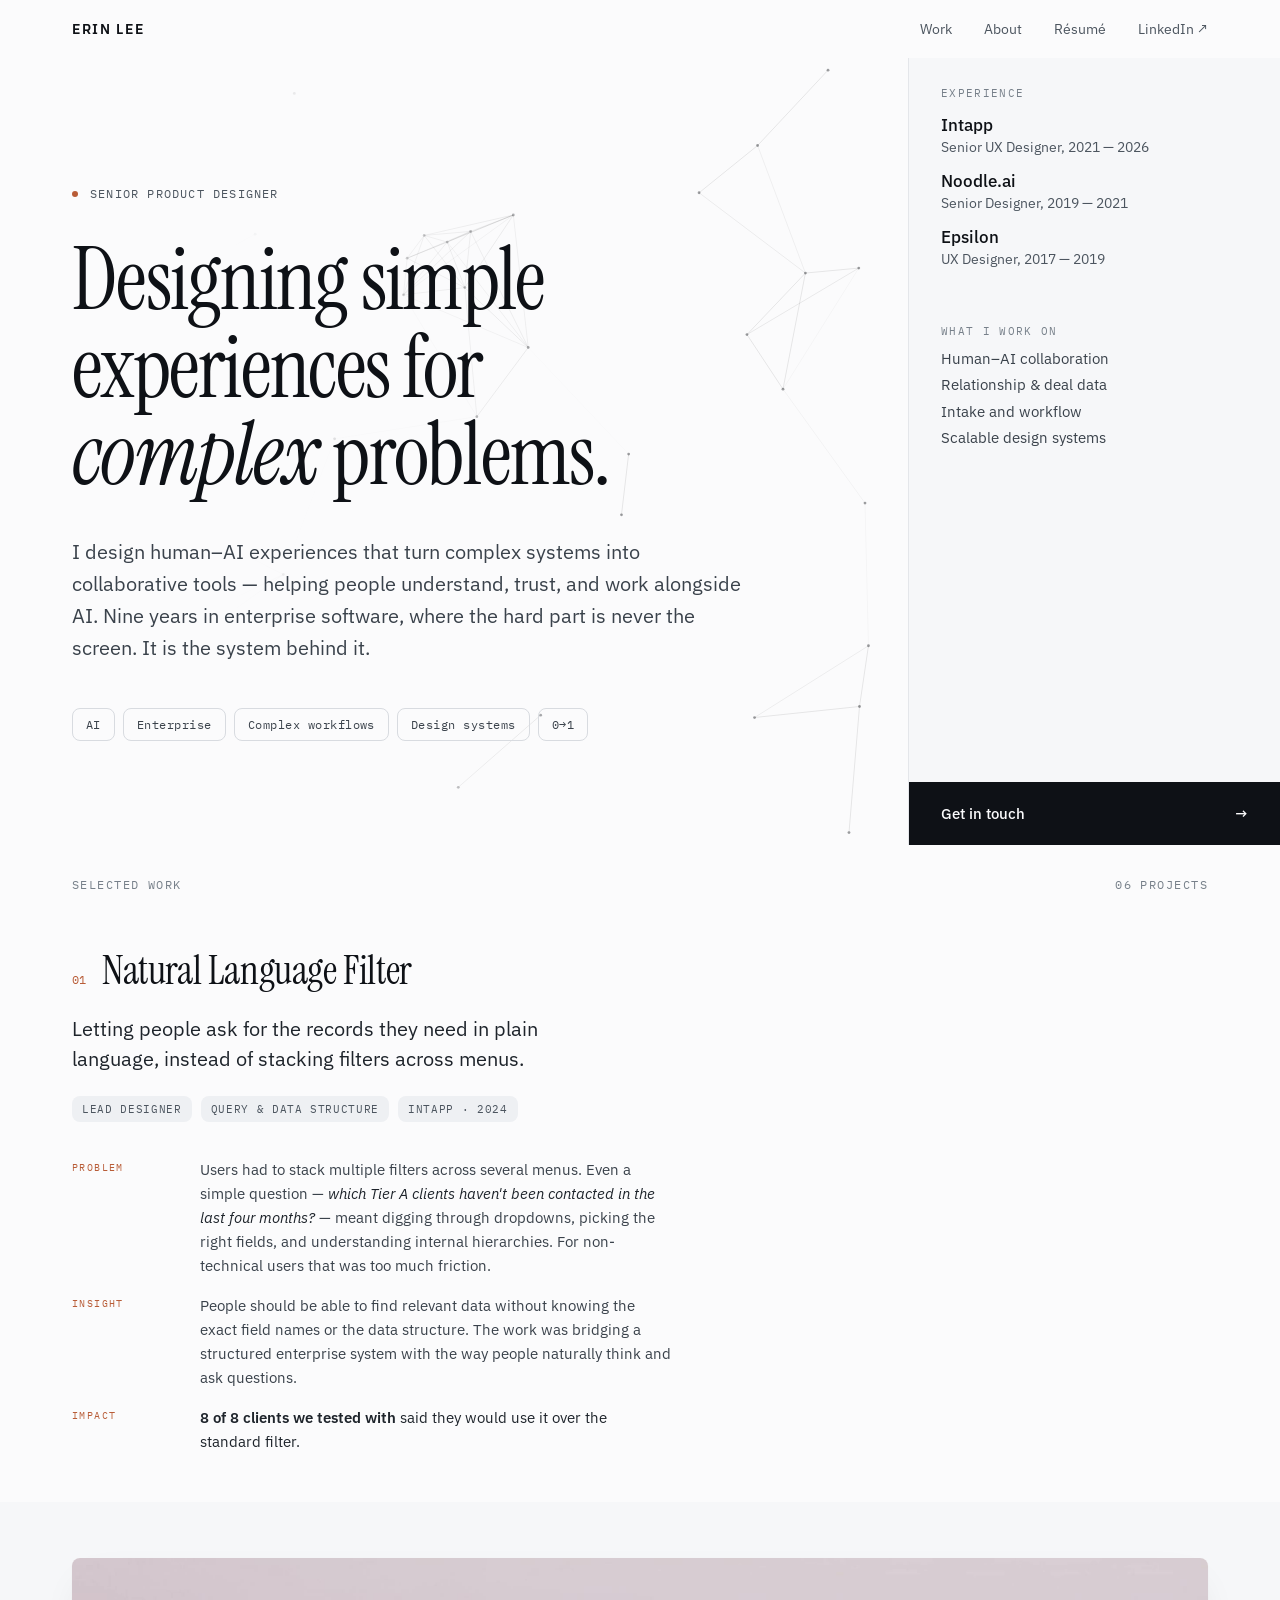
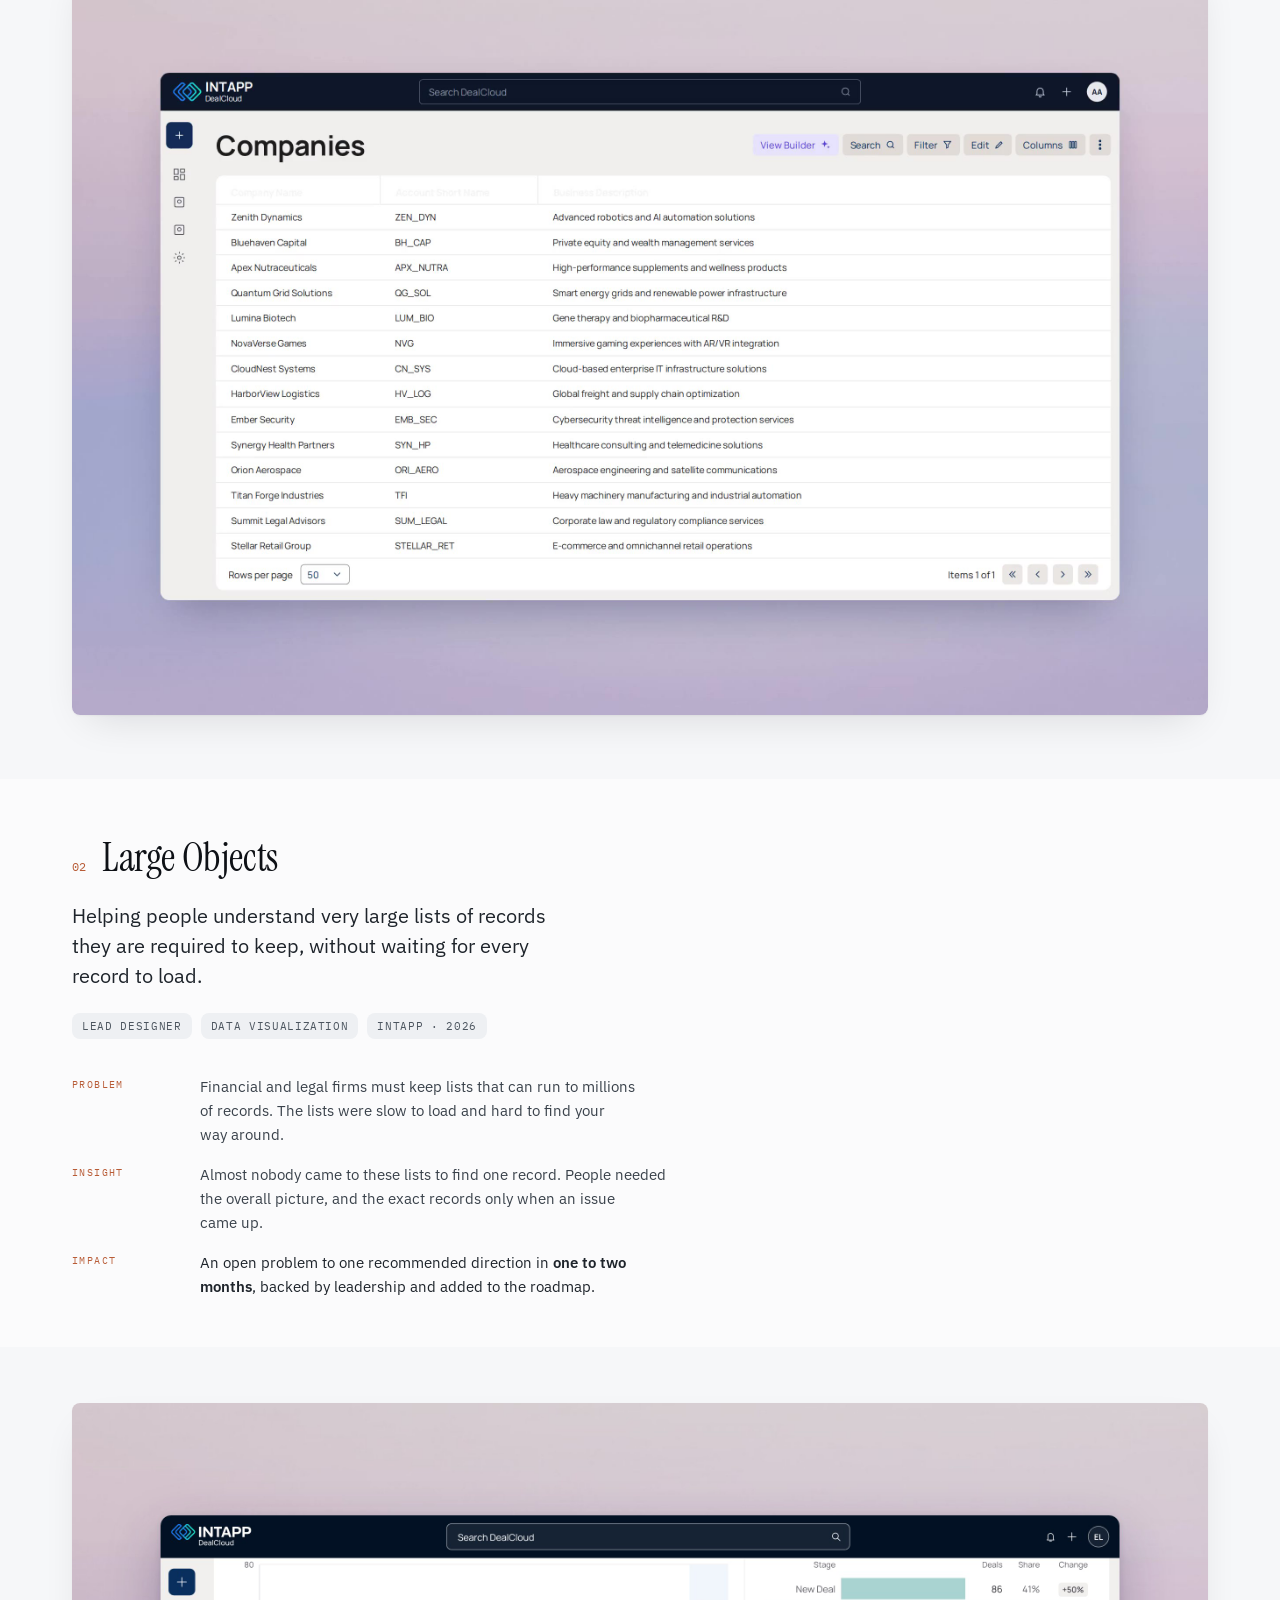
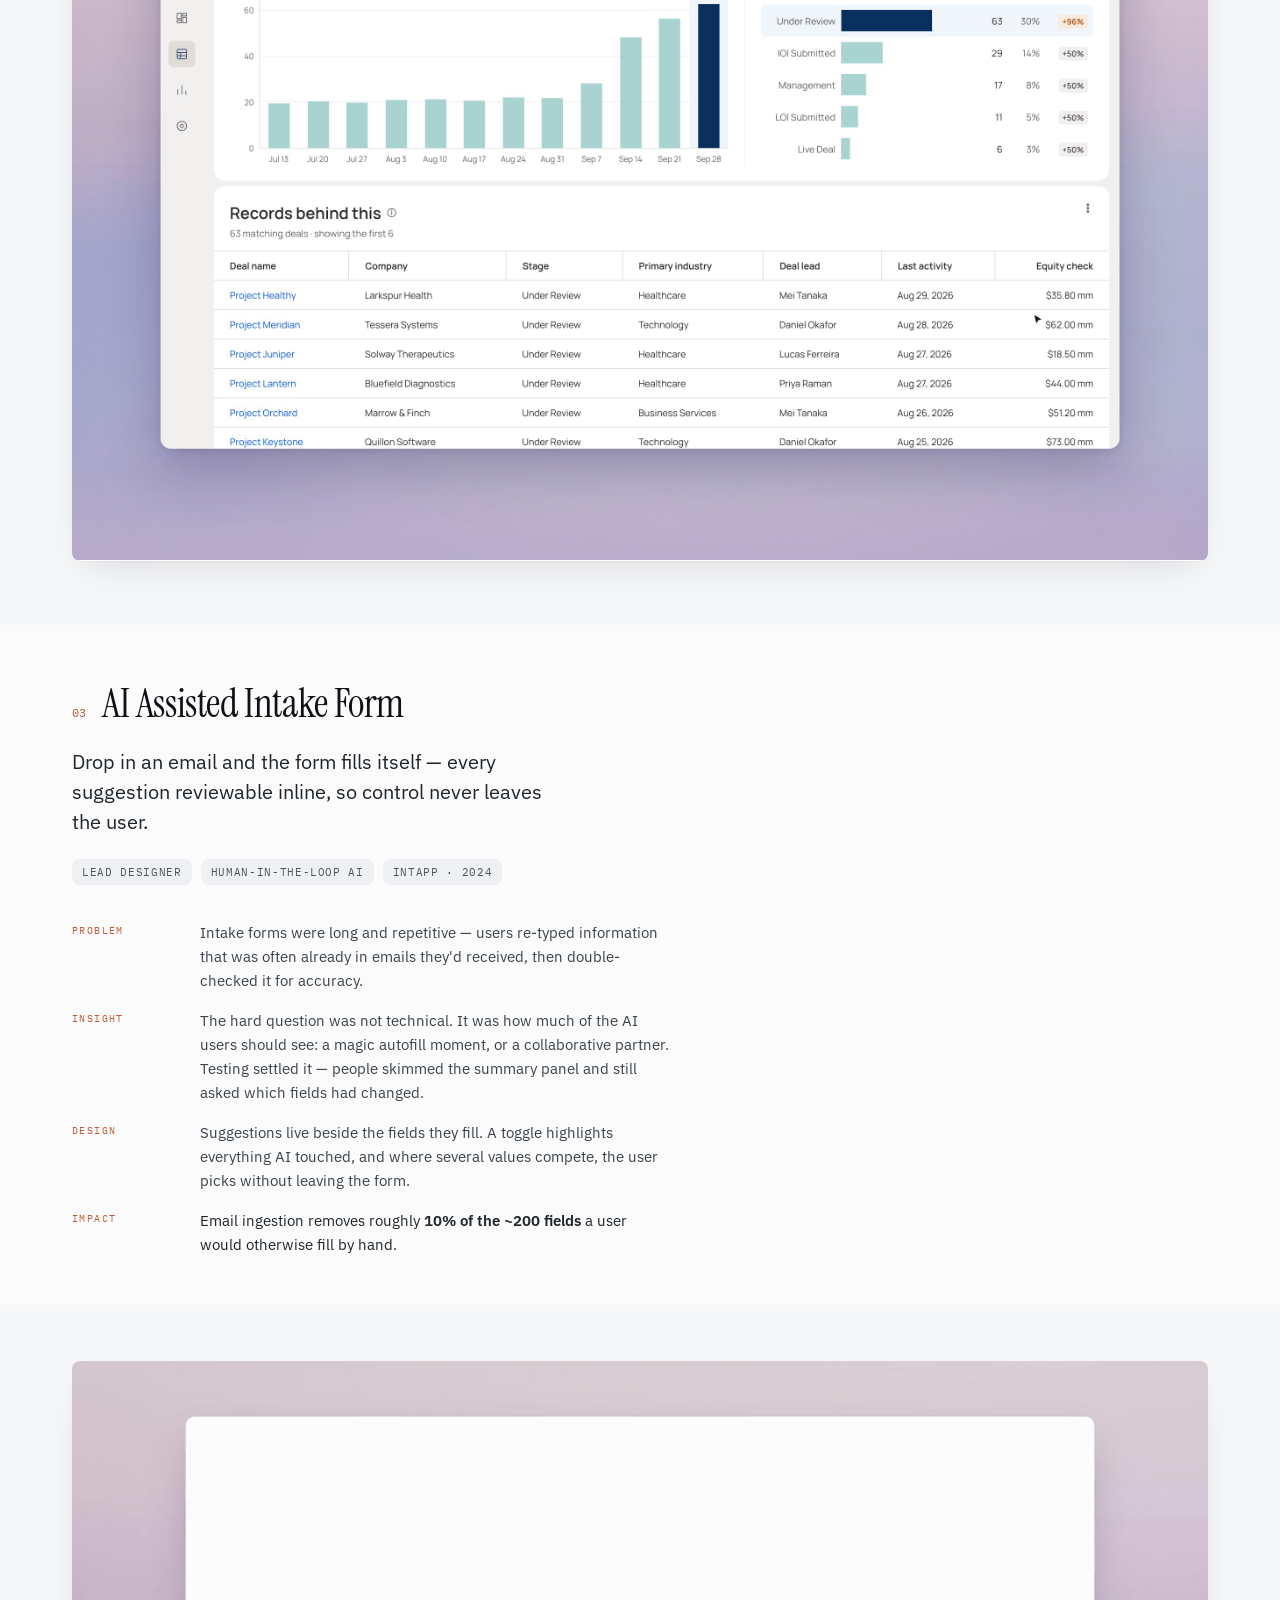
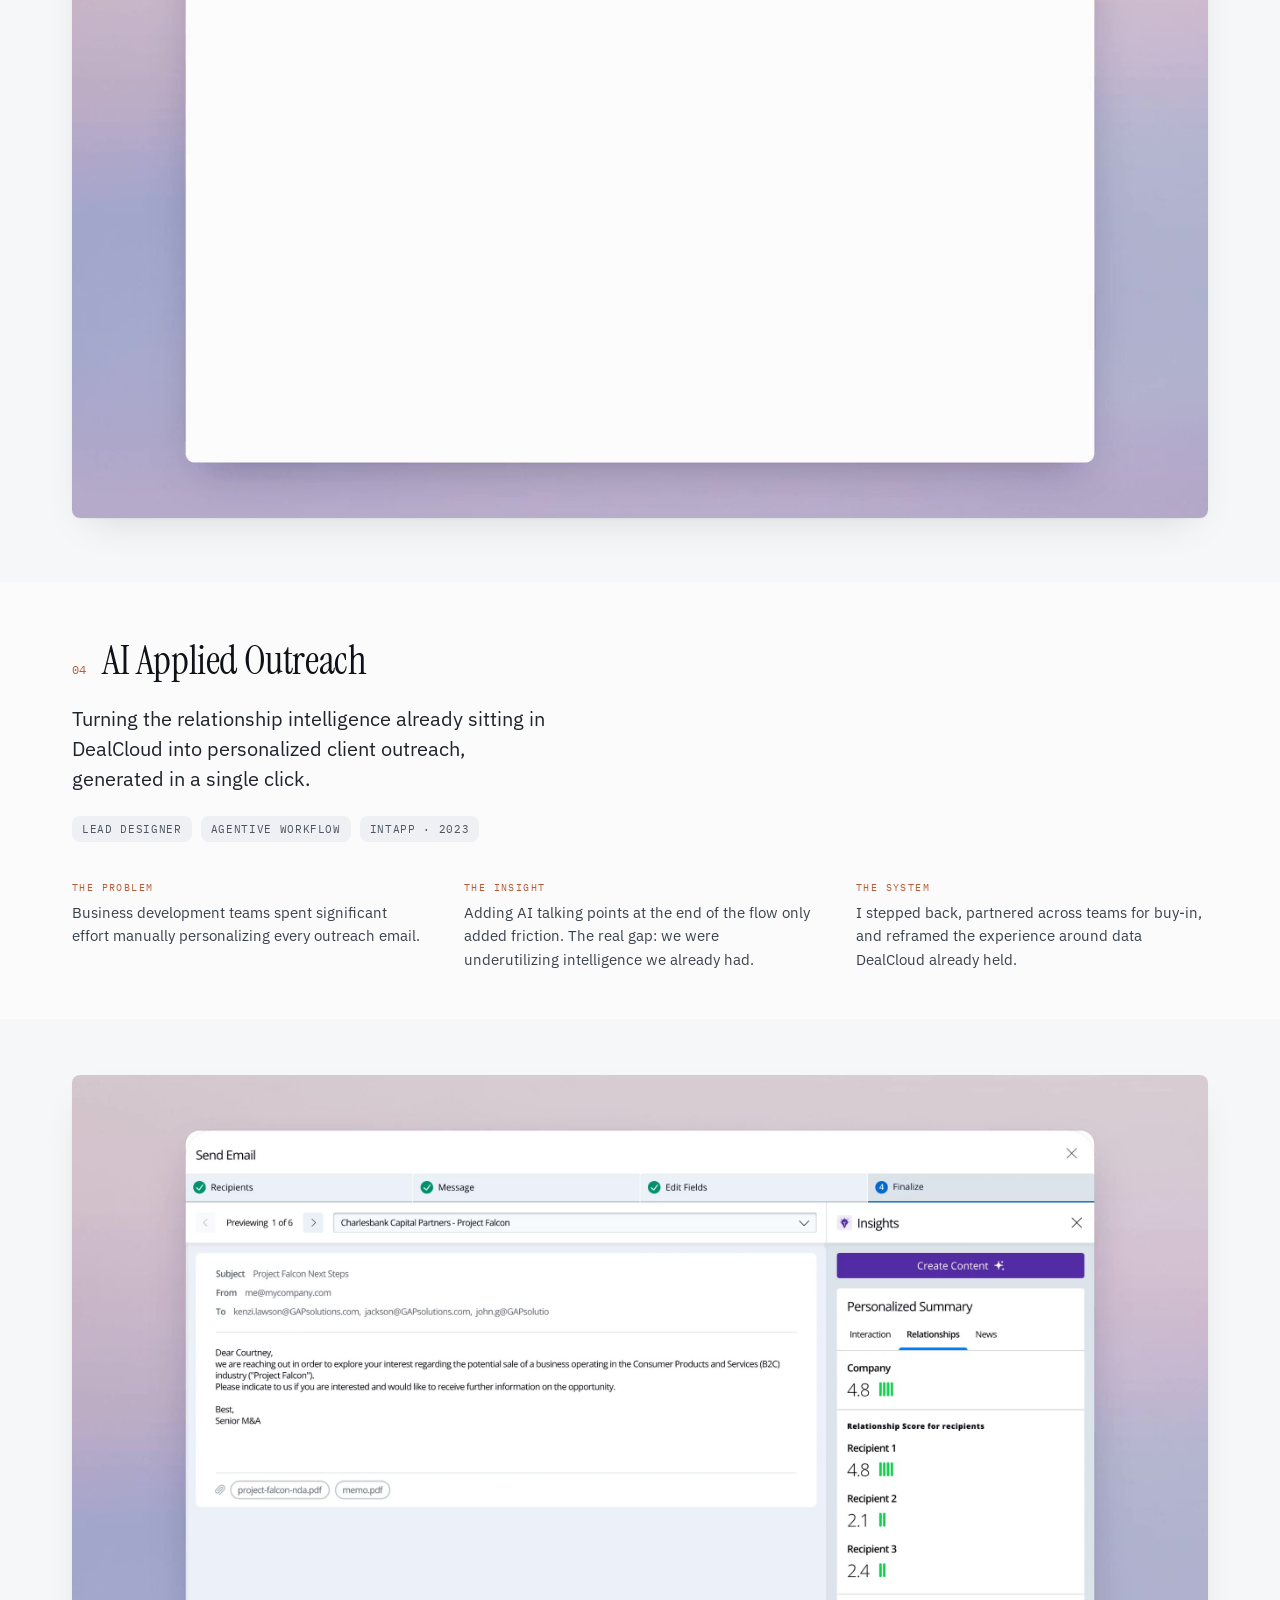
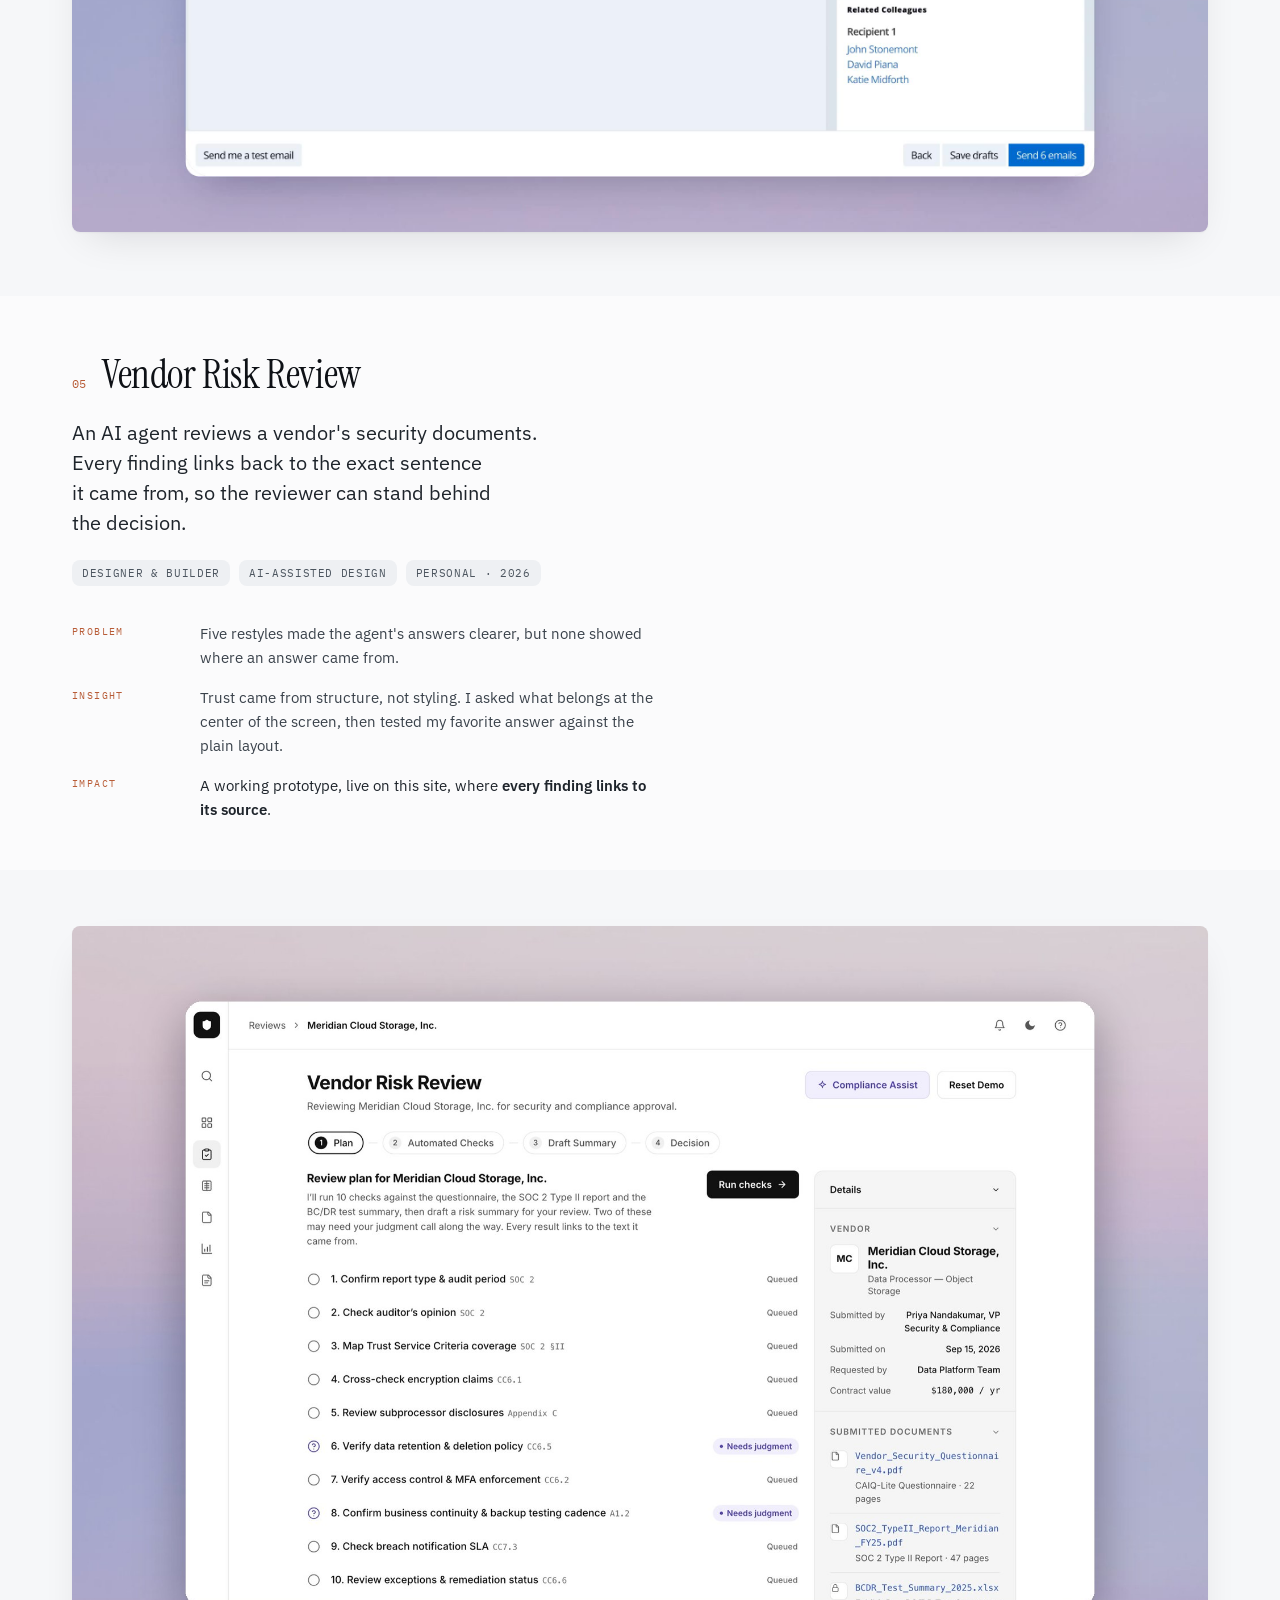
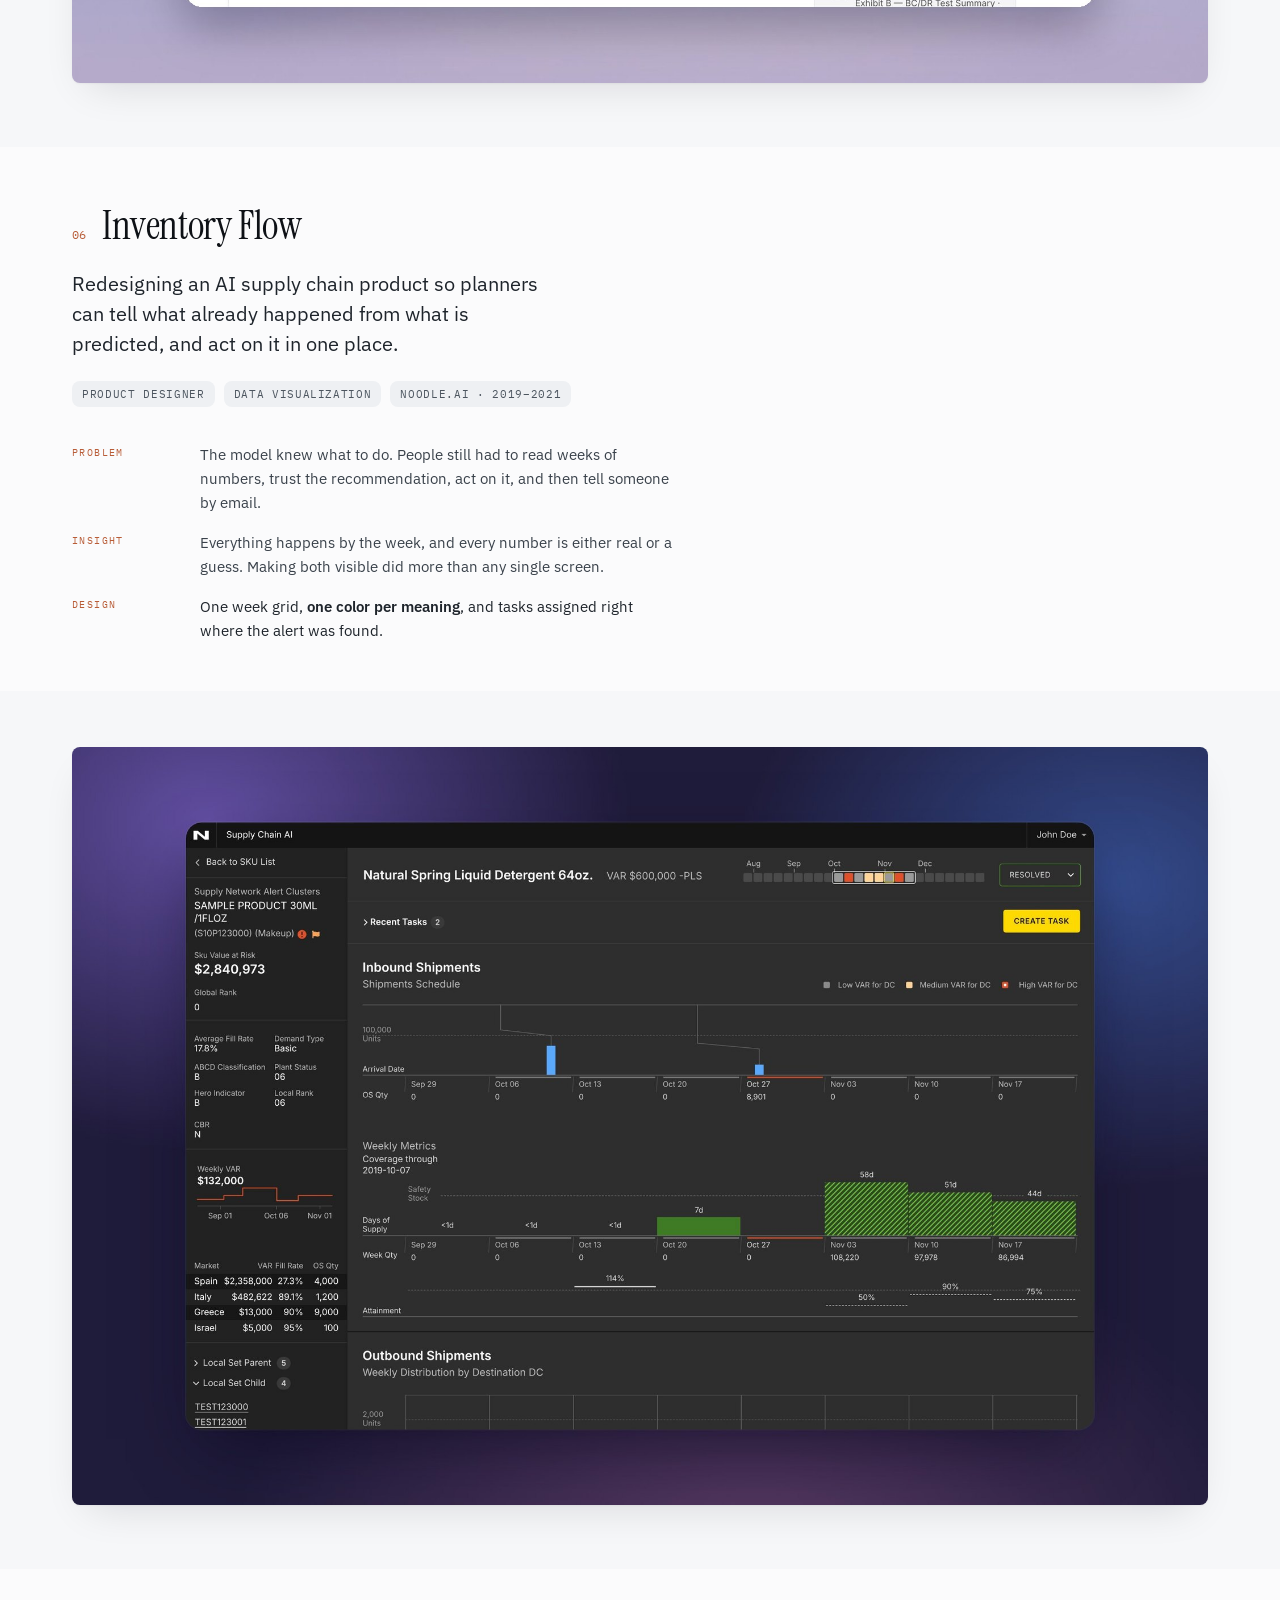
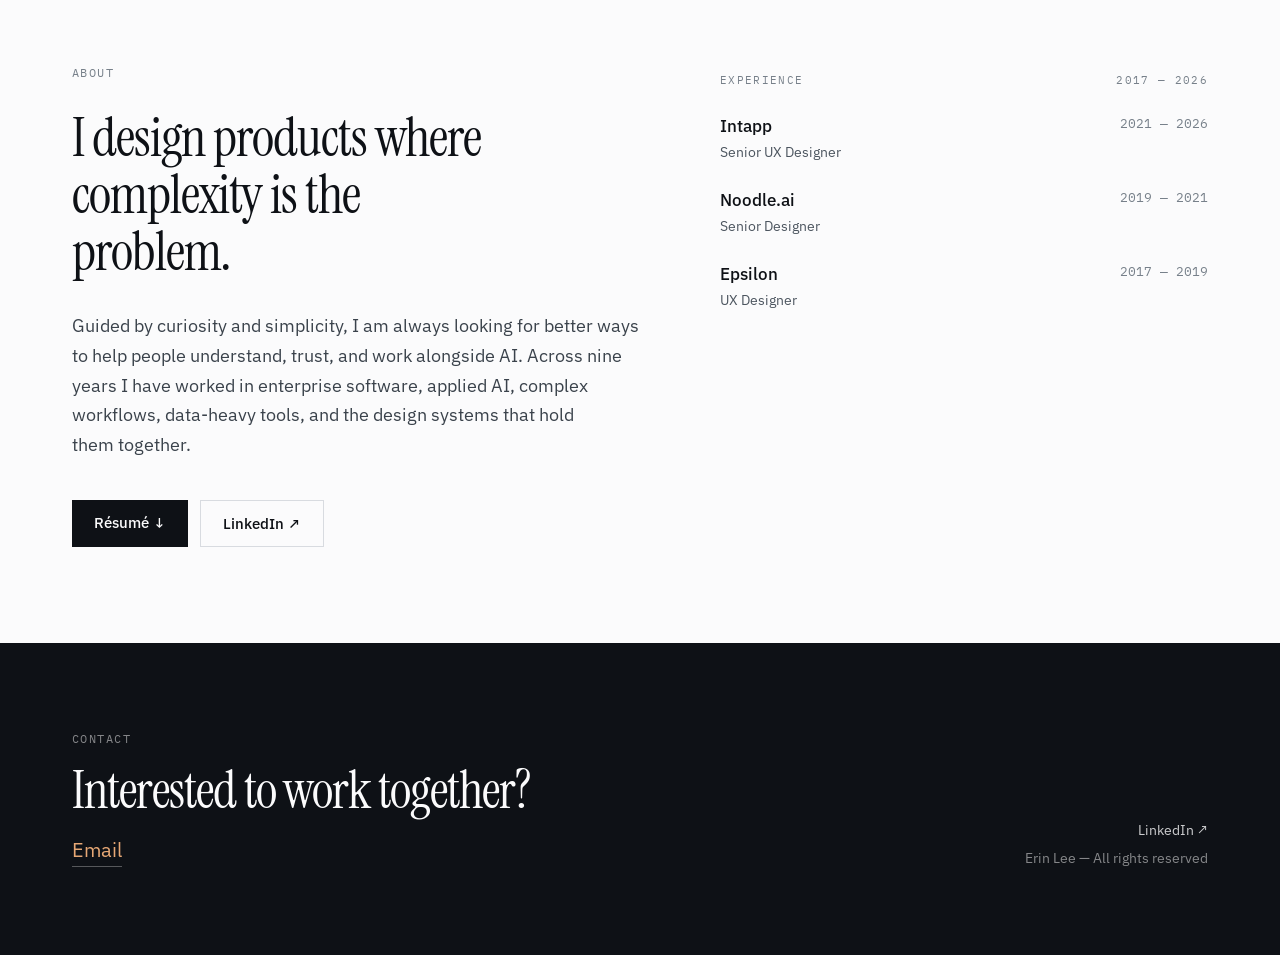
==== commit 39883bb8: "Homepage: add Inventory Flow as project 06 Co-Authored-By: Claude Opus 5.5 <noreply@anthropic.com> C" ====
--- a/index.html
+++ b/index.html
@@ -86,7 +86,7 @@
   </section>
 
   <div id="work" class="section-bar mono-label">
-    <span>Selected work</span><span>05 projects</span>
+    <span>Selected work</span><span>06 projects</span>
   </div>
 
   <a href="natural-language-filter.html" class="project">
@@ -250,6 +250,38 @@
     </div>
     <div class="project__band">
       <img src="assets/images/vrr-cover.jpg?v=2" width="2000" height="1333" loading="lazy" alt="Vendor Risk Review prototype: the review plan with 10 checks, 2 marked Needs judgment">
+    </div>
+  </a>
+
+  <a href="inventory-flow.html" class="project">
+    <div class="project__text">
+      <div class="project__title">
+        <span class="project__num">06</span>
+        <h2 class="project__name">Inventory Flow</h2>
+      </div>
+      <p class="project__pitch">Redesigning an AI supply chain product so planners can tell what already happened from what is predicted, and act on it in one place.</p>
+      <div class="tags">
+        <span class="tag">Product designer</span>
+        <span class="tag">Data visualization</span>
+        <span class="tag">Noodle.ai · 2019–2021</span>
+      </div>
+      <div class="story">
+        <div class="story__row">
+          <div class="story__label">Problem</div>
+          <div class="story__body">The model knew what to do. People still had to read weeks of numbers, trust the recommendation, act on it, and then tell someone by email.</div>
+        </div>
+        <div class="story__row">
+          <div class="story__label">Insight</div>
+          <div class="story__body">Everything happens by the week, and every number is either real or a guess. Making both visible did more than any single screen.</div>
+        </div>
+        <div class="story__row">
+          <div class="story__label">Design</div>
+          <div class="story__body story__body--strong">One week grid, <strong>one color per meaning</strong>, and tasks assigned right where the alert was found.</div>
+        </div>
+      </div>
+    </div>
+    <div class="project__band">
+      <img src="assets/images/inventory-flow-cover.jpg?v=1" width="2000" height="1333" loading="lazy" alt="Inventory Flow: the Supply Network screen on a dark gradient">
     </div>
   </a>
 
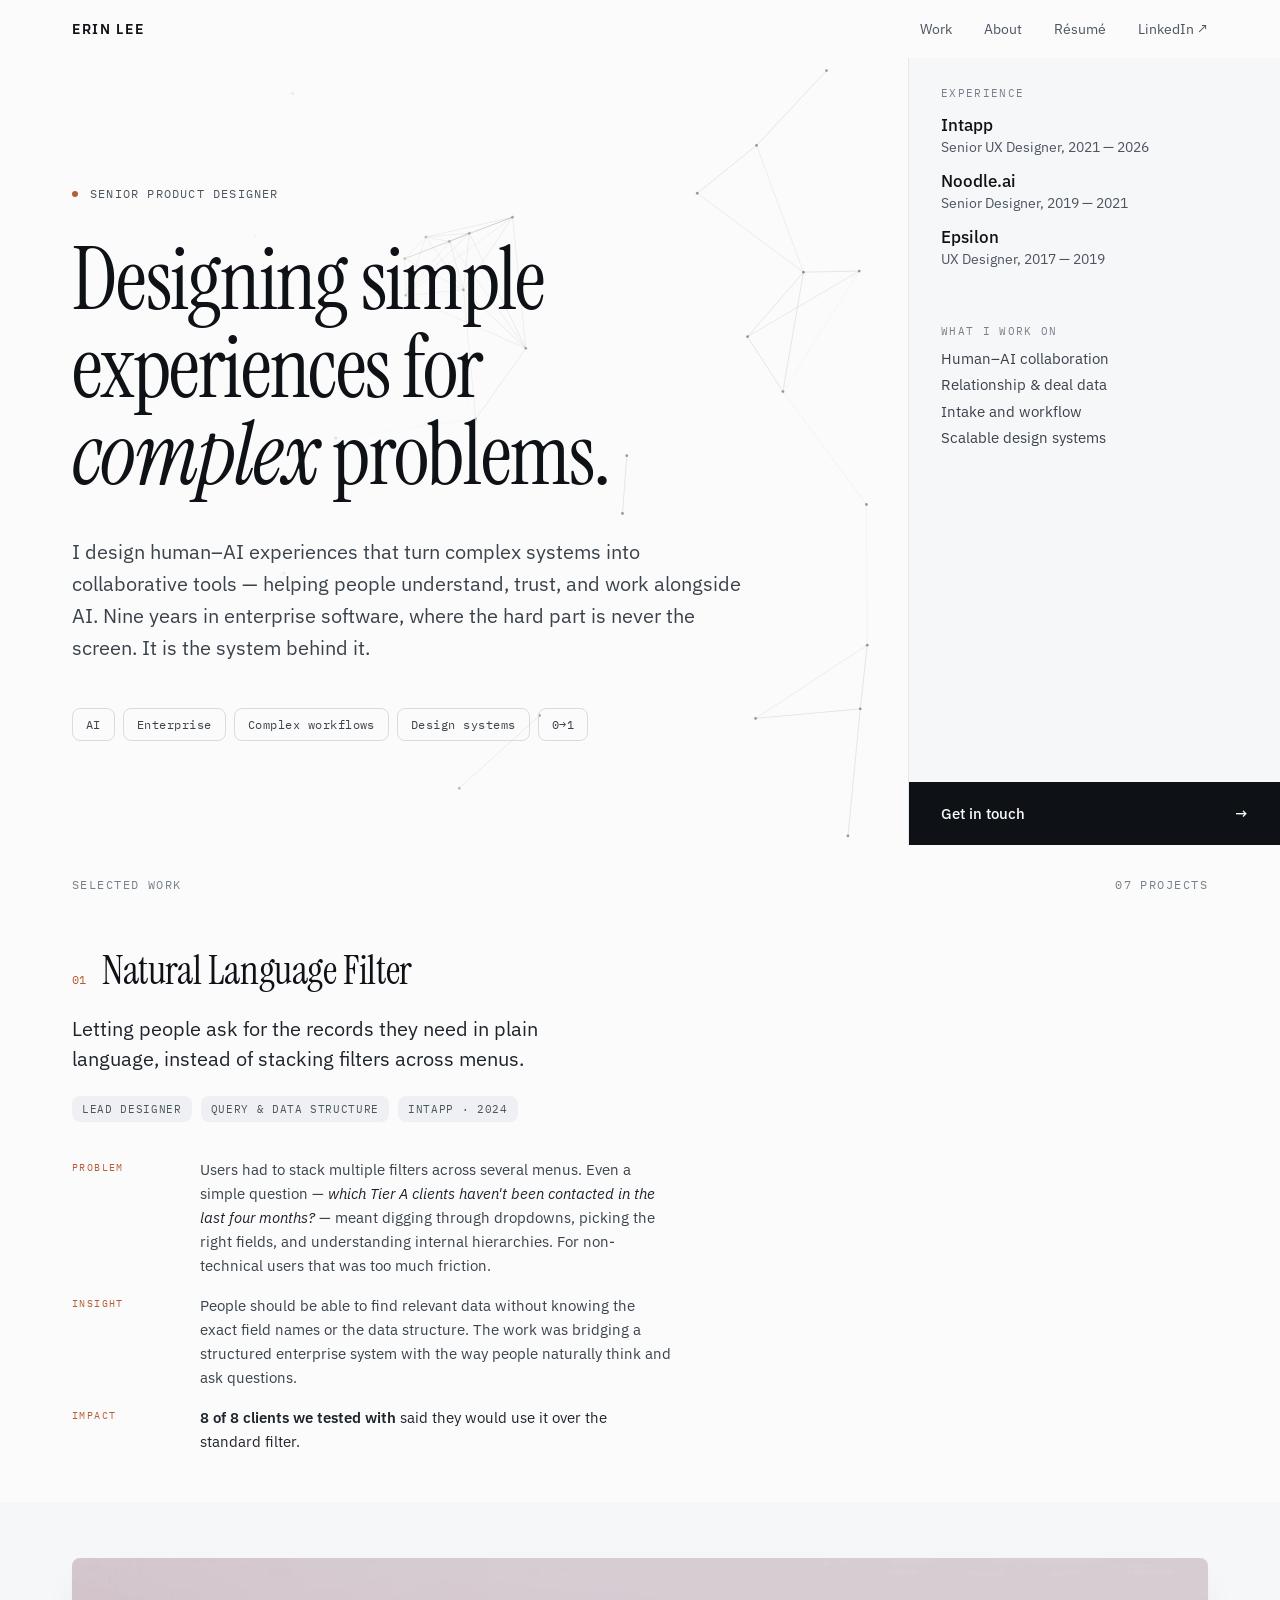
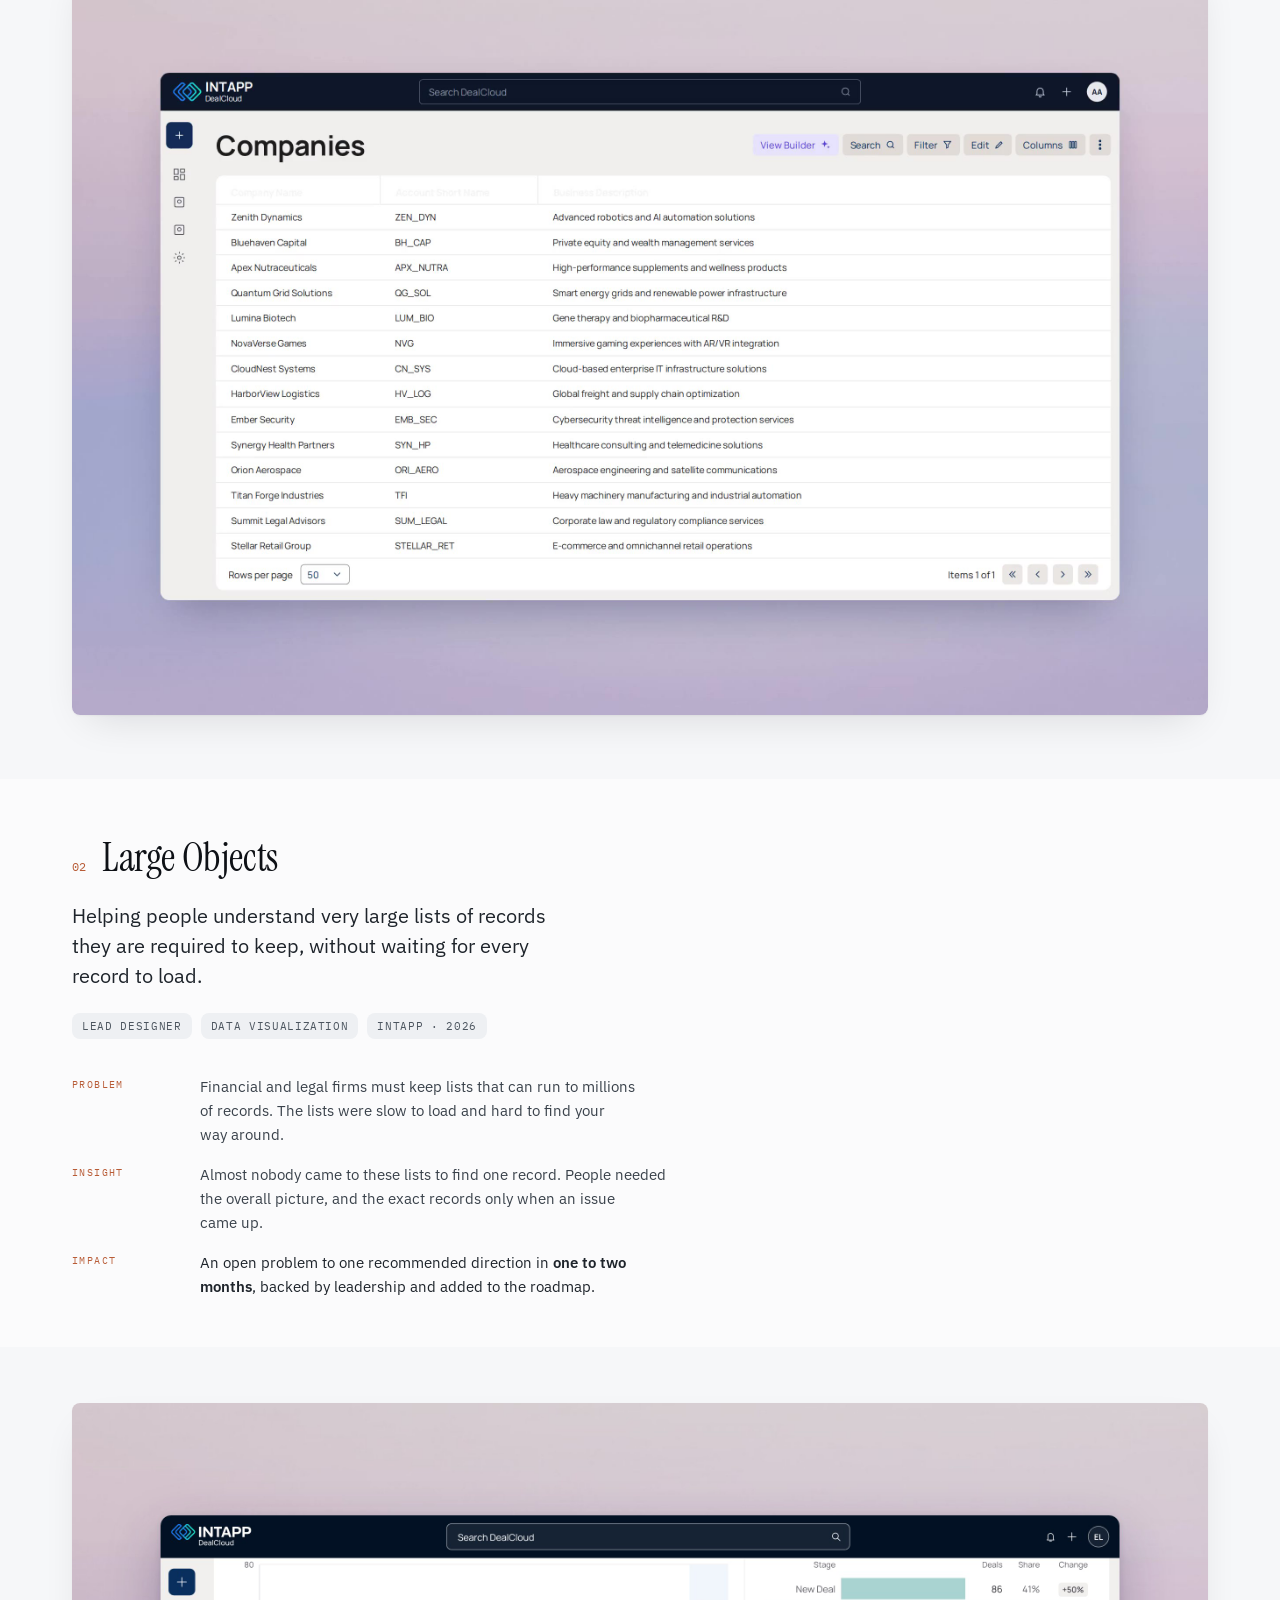
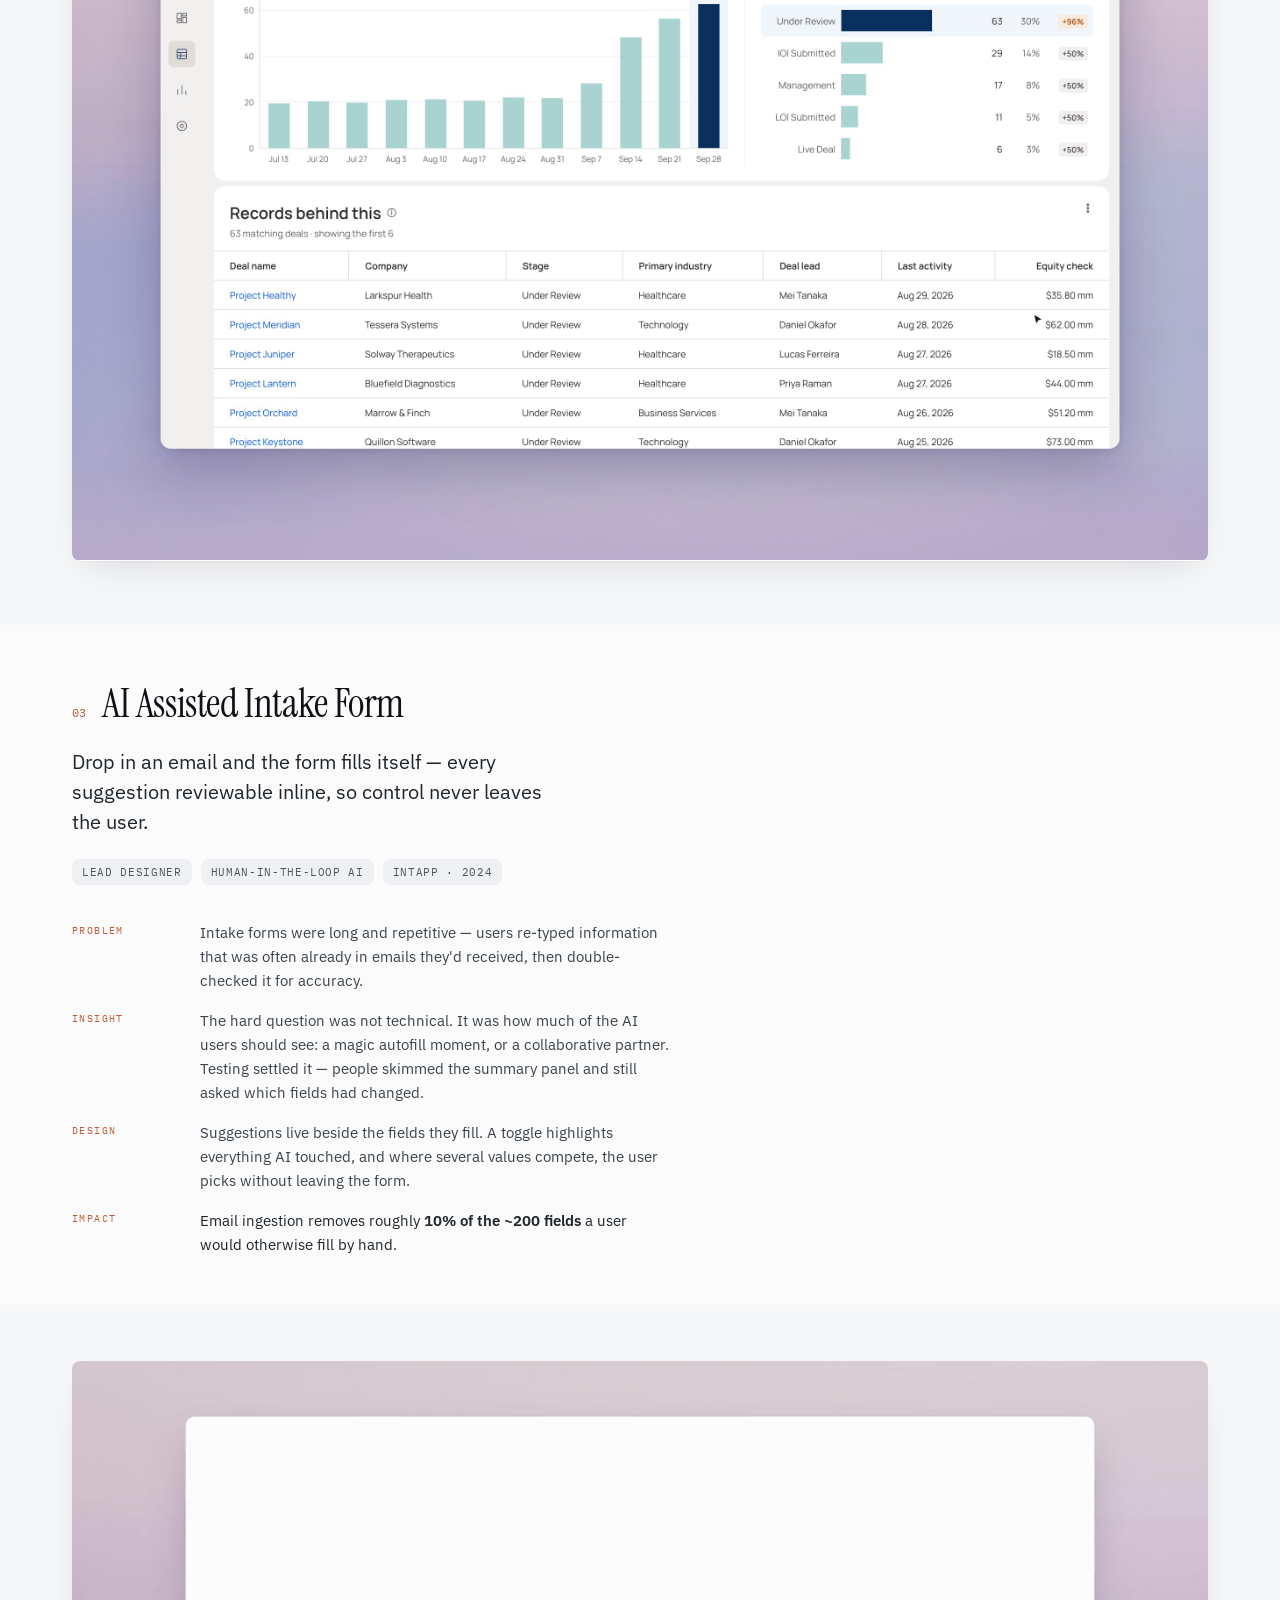
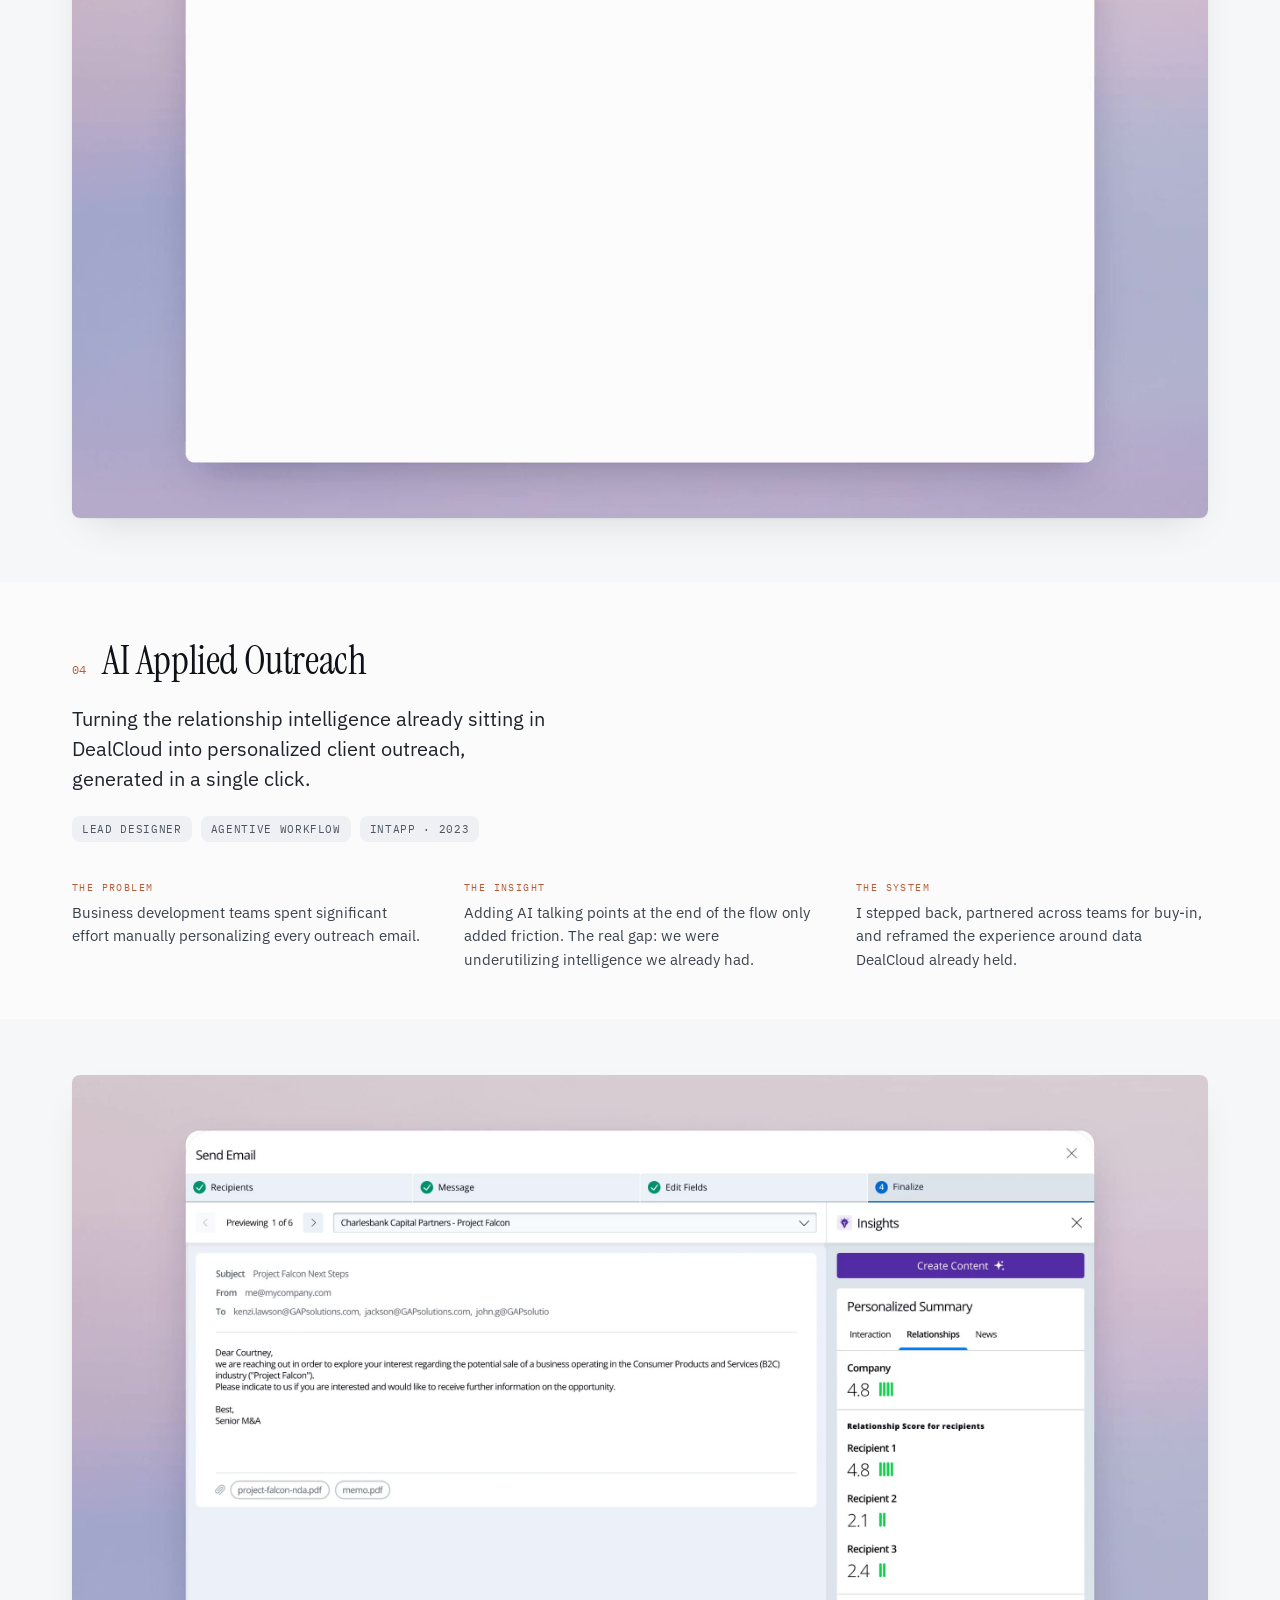
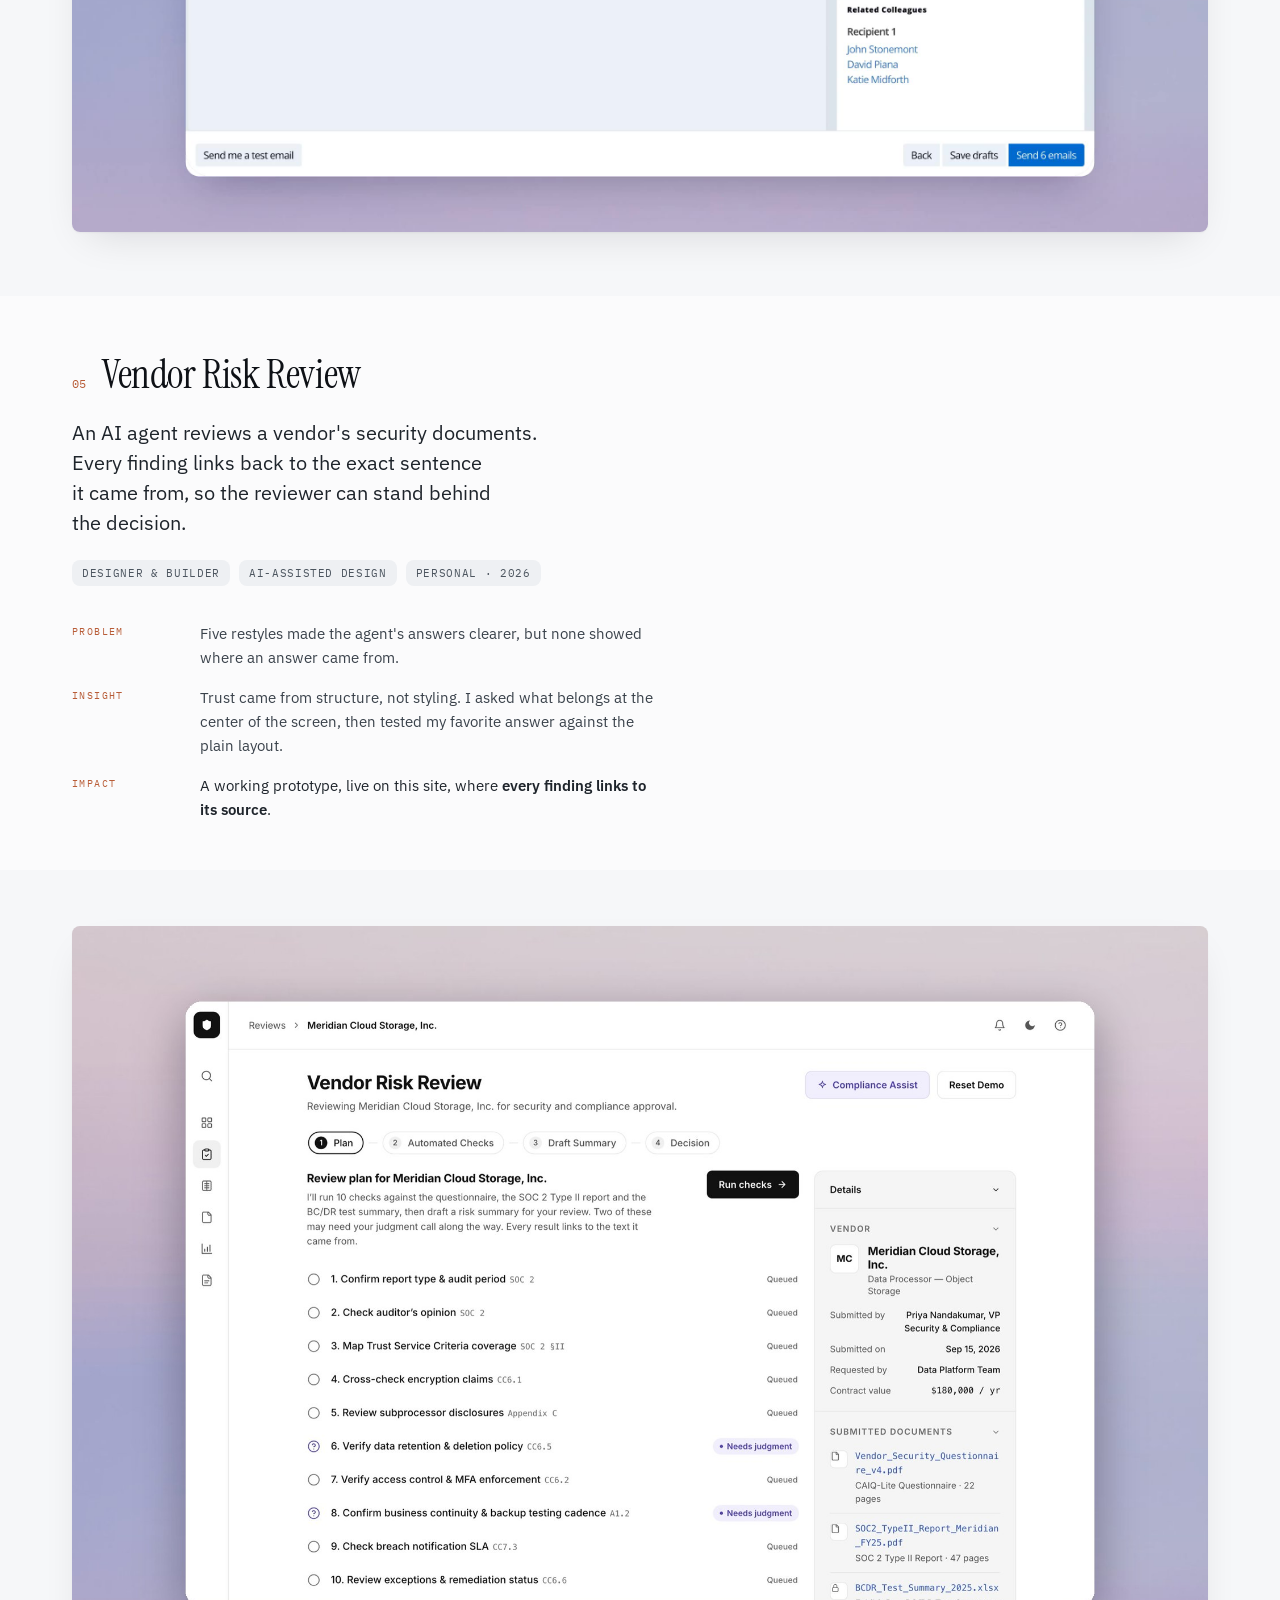
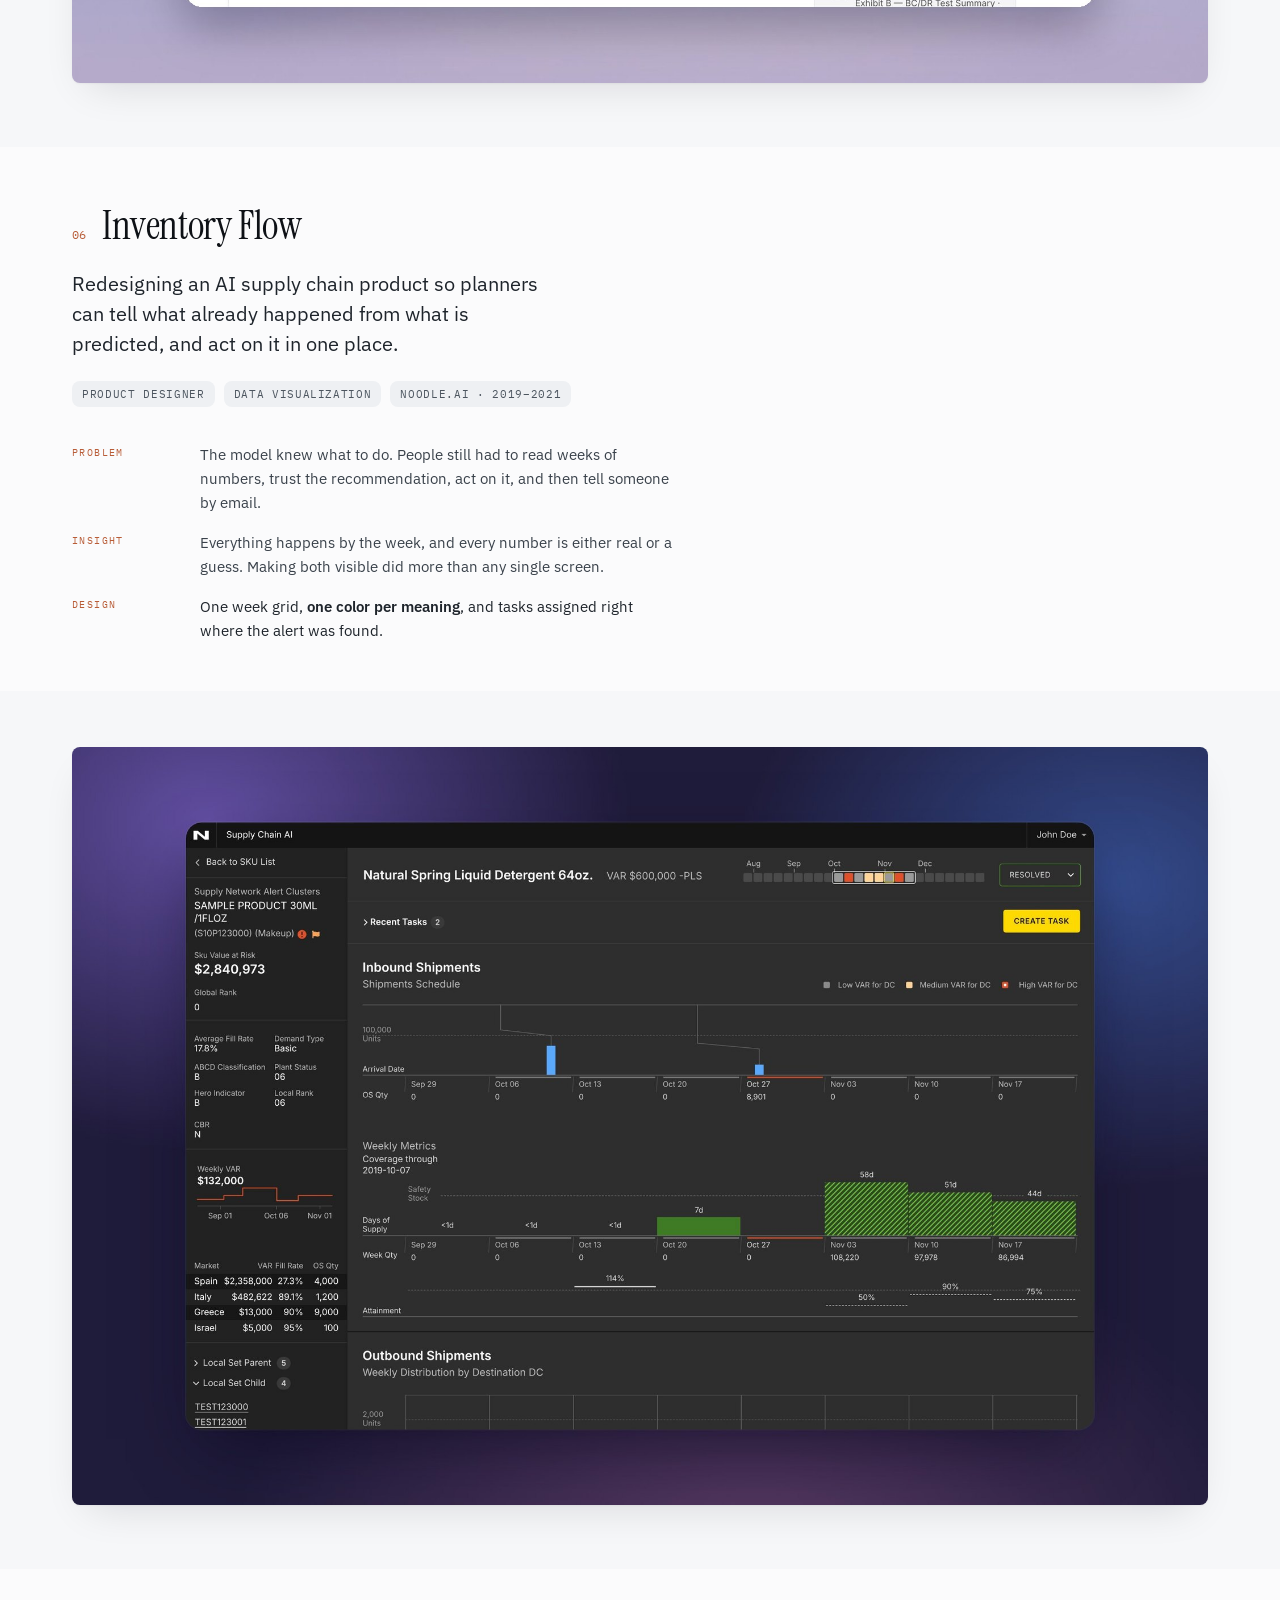
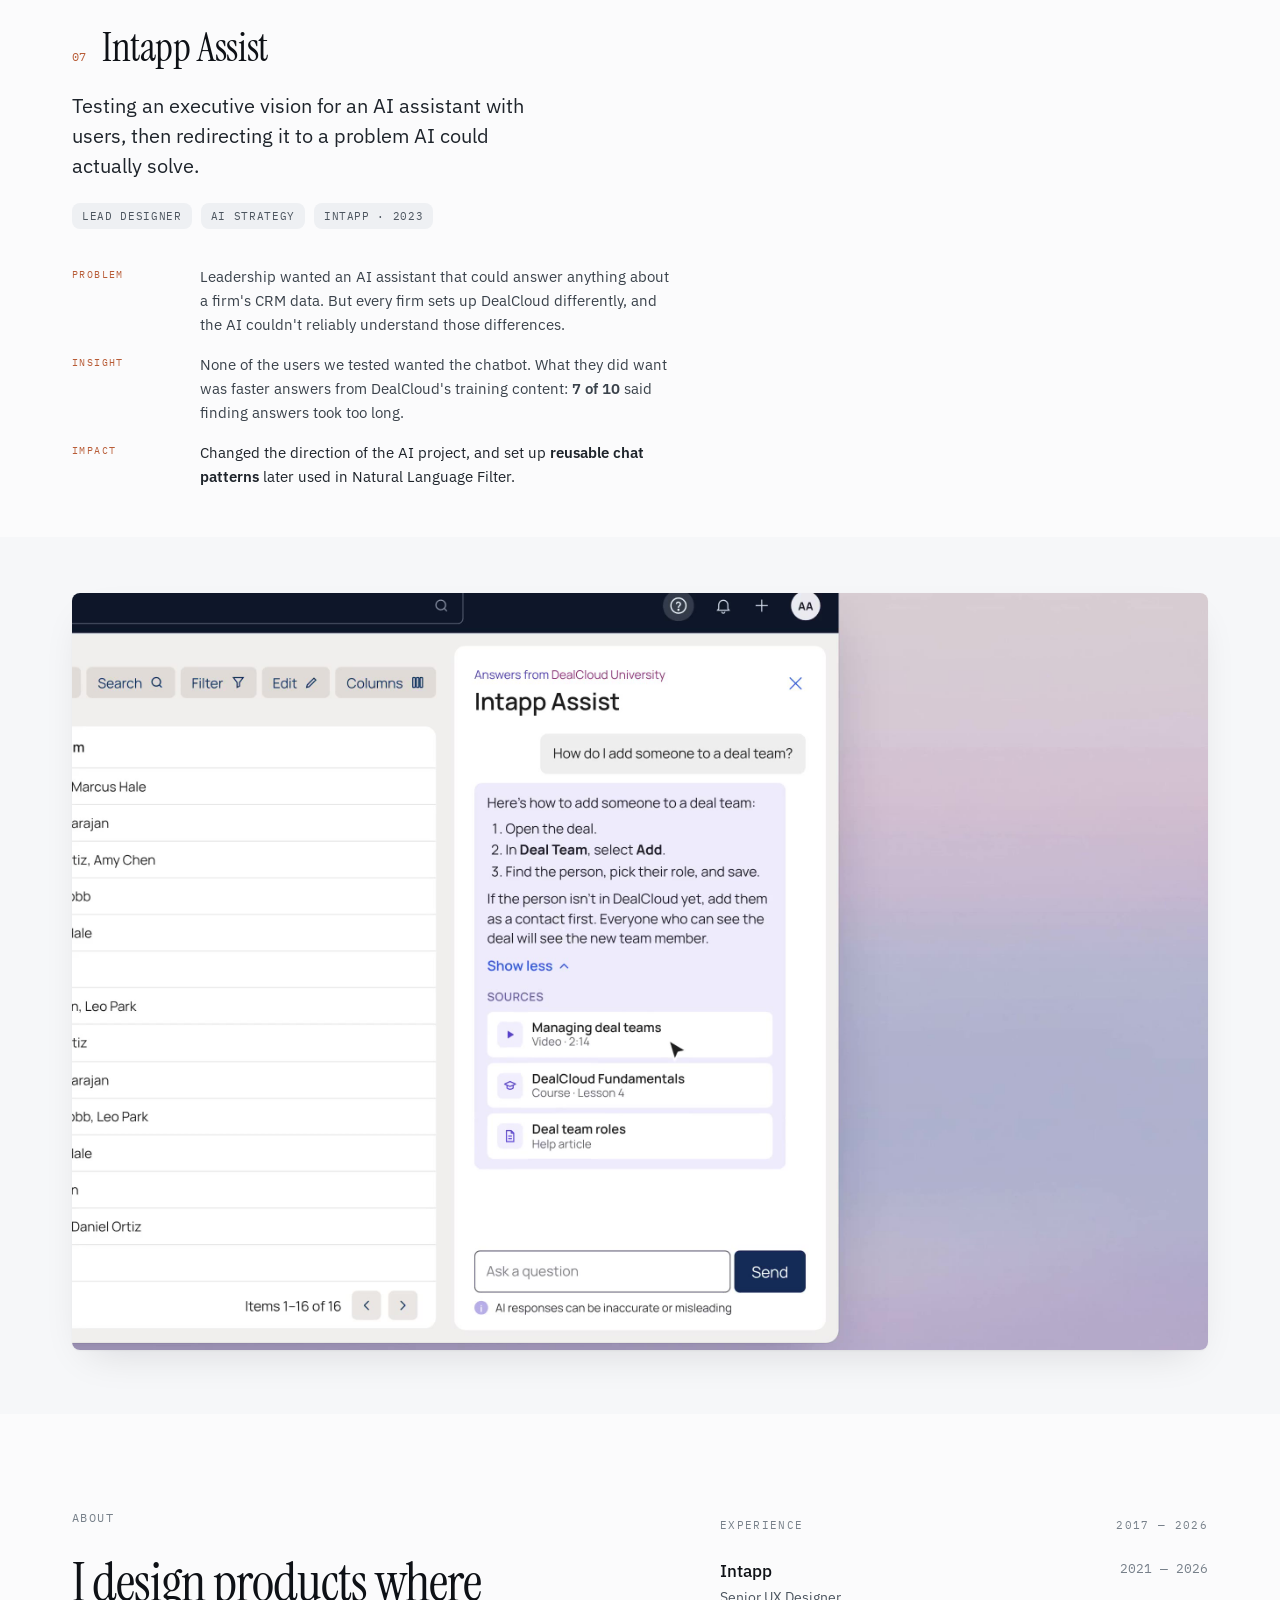
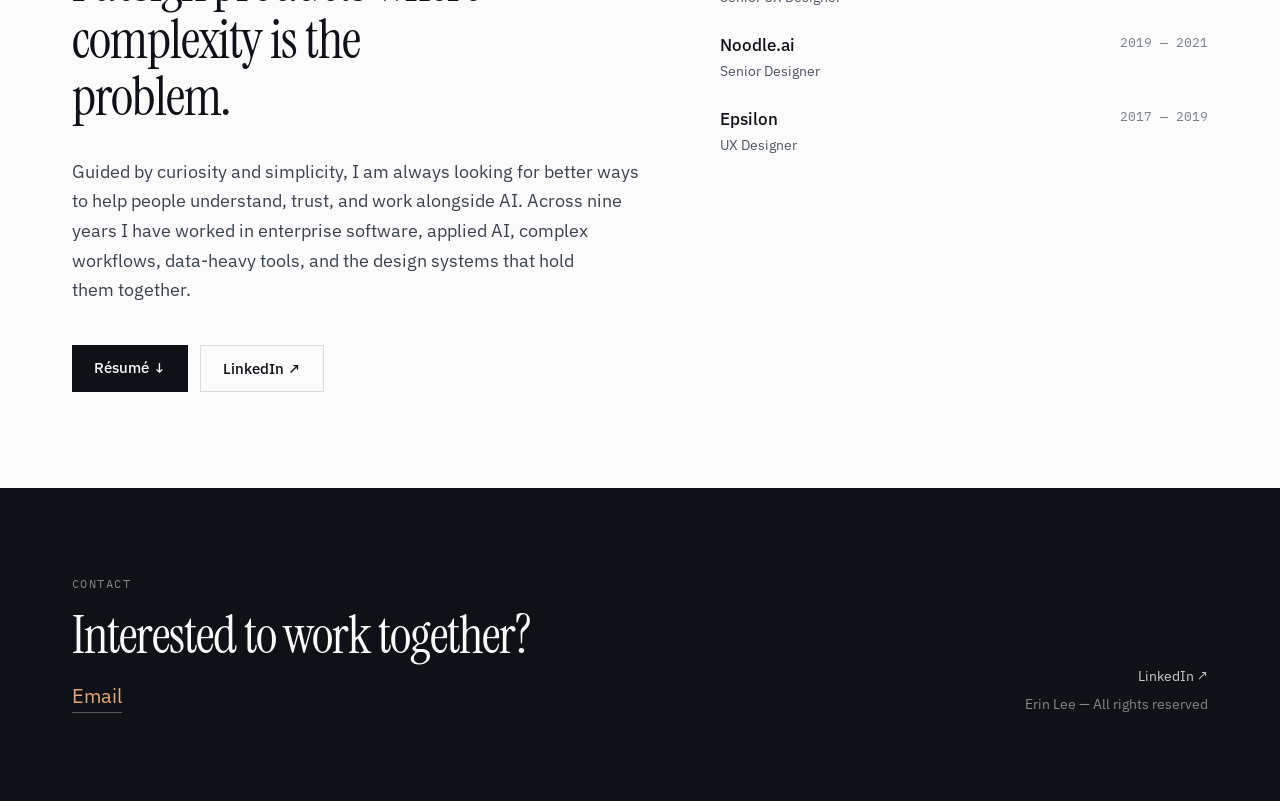
==== commit b25665df: "Add Intapp Assist case study as project 07 New case study page, animated chat embed (cover, first pr" ====
--- a/index.html
+++ b/index.html
@@ -86,7 +86,7 @@
   </section>
 
   <div id="work" class="section-bar mono-label">
-    <span>Selected work</span><span>06 projects</span>
+    <span>Selected work</span><span>07 projects</span>
   </div>
 
   <a href="natural-language-filter.html" class="project">
@@ -282,6 +282,38 @@
     </div>
     <div class="project__band">
       <img src="assets/images/inventory-flow-cover.jpg?v=1" width="2000" height="1333" loading="lazy" alt="Inventory Flow: the Supply Network screen on a dark gradient">
+    </div>
+  </a>
+
+  <a href="intapp-assist.html" class="project">
+    <div class="project__text">
+      <div class="project__title">
+        <span class="project__num">07</span>
+        <h2 class="project__name">Intapp Assist</h2>
+      </div>
+      <p class="project__pitch">Testing an executive vision for an AI assistant with users, then redirecting it to a problem AI could actually solve.</p>
+      <div class="tags">
+        <span class="tag">Lead designer</span>
+        <span class="tag">AI strategy</span>
+        <span class="tag">Intapp · 2023</span>
+      </div>
+      <div class="story">
+        <div class="story__row">
+          <div class="story__label">Problem</div>
+          <div class="story__body">Leadership wanted an AI assistant that could answer anything about a firm's CRM data. But every firm sets up DealCloud differently, and the AI couldn't reliably understand those differences.</div>
+        </div>
+        <div class="story__row">
+          <div class="story__label">Insight</div>
+          <div class="story__body">None of the users we tested wanted the chatbot. What they did want was faster answers from DealCloud's training content: <strong>7 of 10</strong> said finding answers took too long.</div>
+        </div>
+        <div class="story__row">
+          <div class="story__label">Impact</div>
+          <div class="story__body story__body--strong">Changed the direction of the AI project, and set up <strong>reusable chat patterns</strong> later used in Natural Language Filter.</div>
+        </div>
+      </div>
+    </div>
+    <div class="project__band">
+      <video src="assets/video/assist-cover.mp4?v=1" poster="assets/images/assist-cover-poster.jpg?v=1" width="2592" height="1728" autoplay muted loop playsinline preload="metadata" aria-label="Intapp Assist — a user asks how to do something in DealCloud and gets a short answer with its sources"></video>
     </div>
   </a>
 
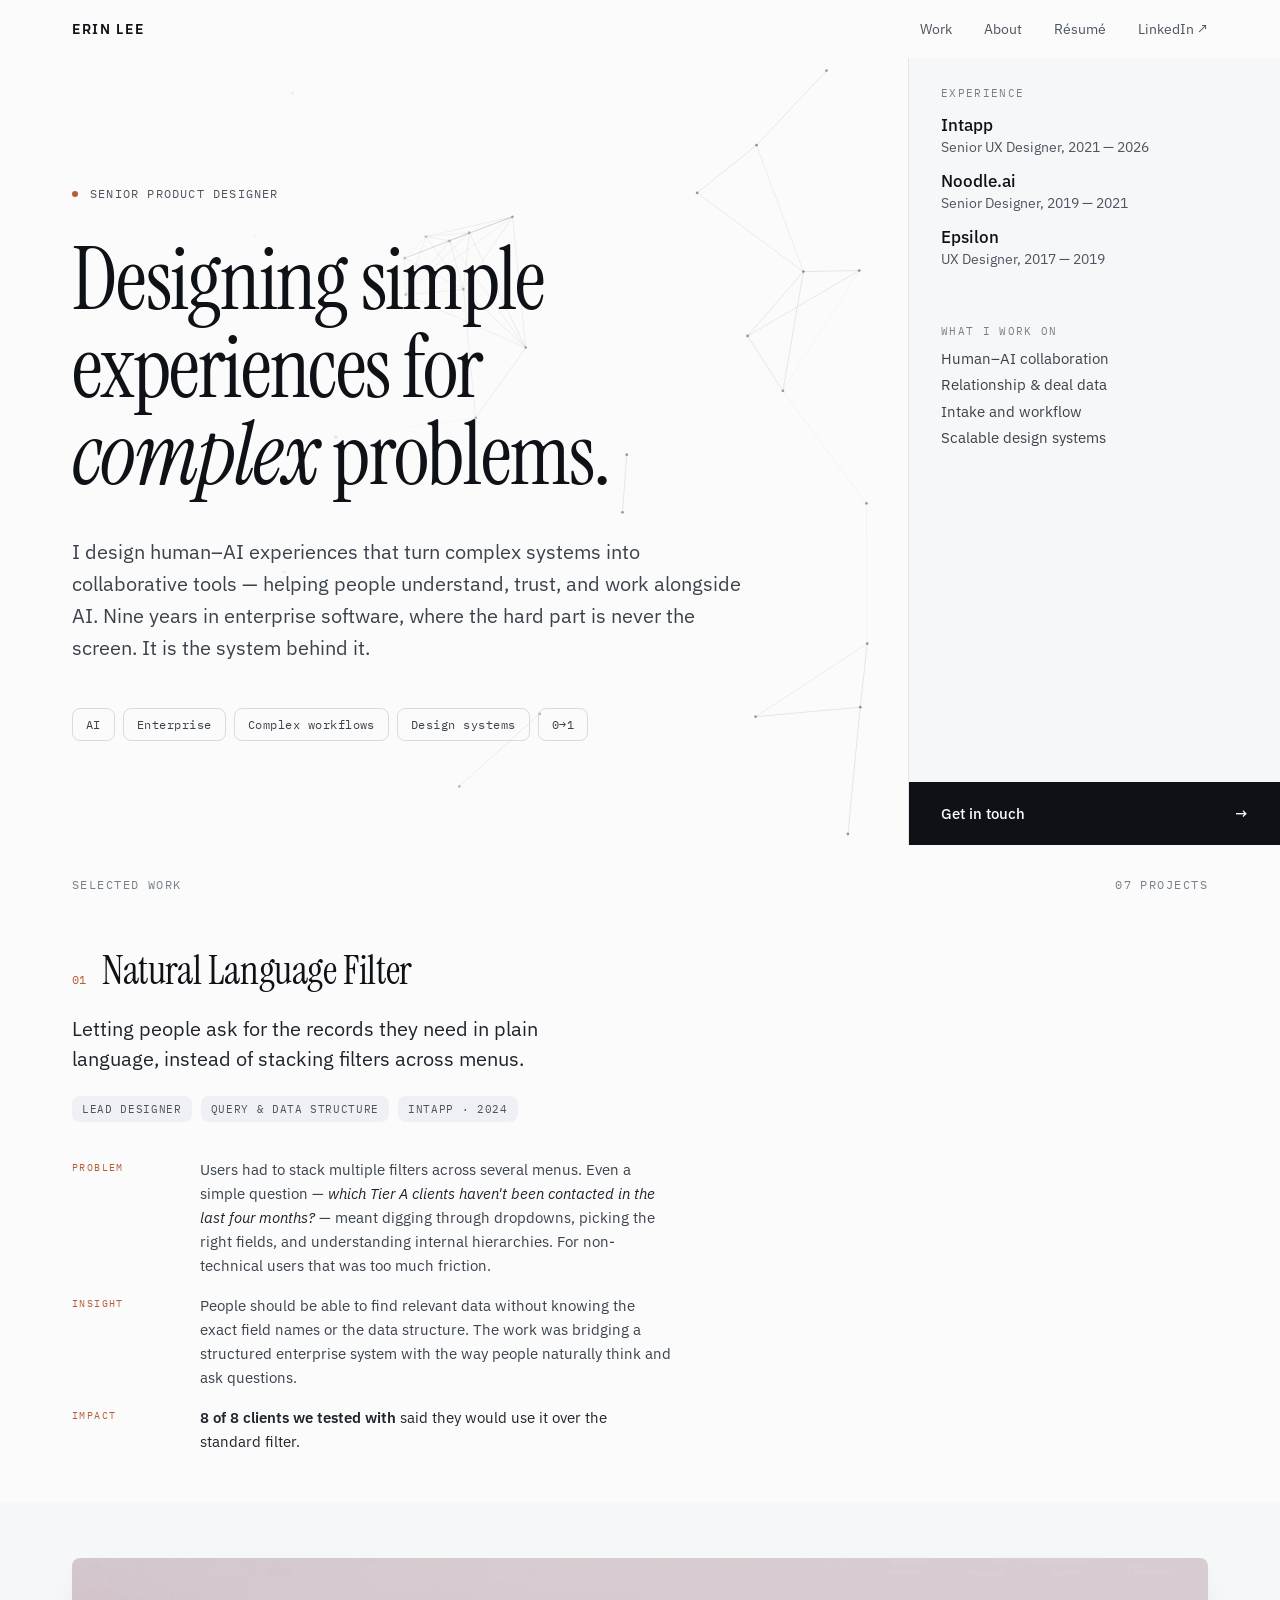
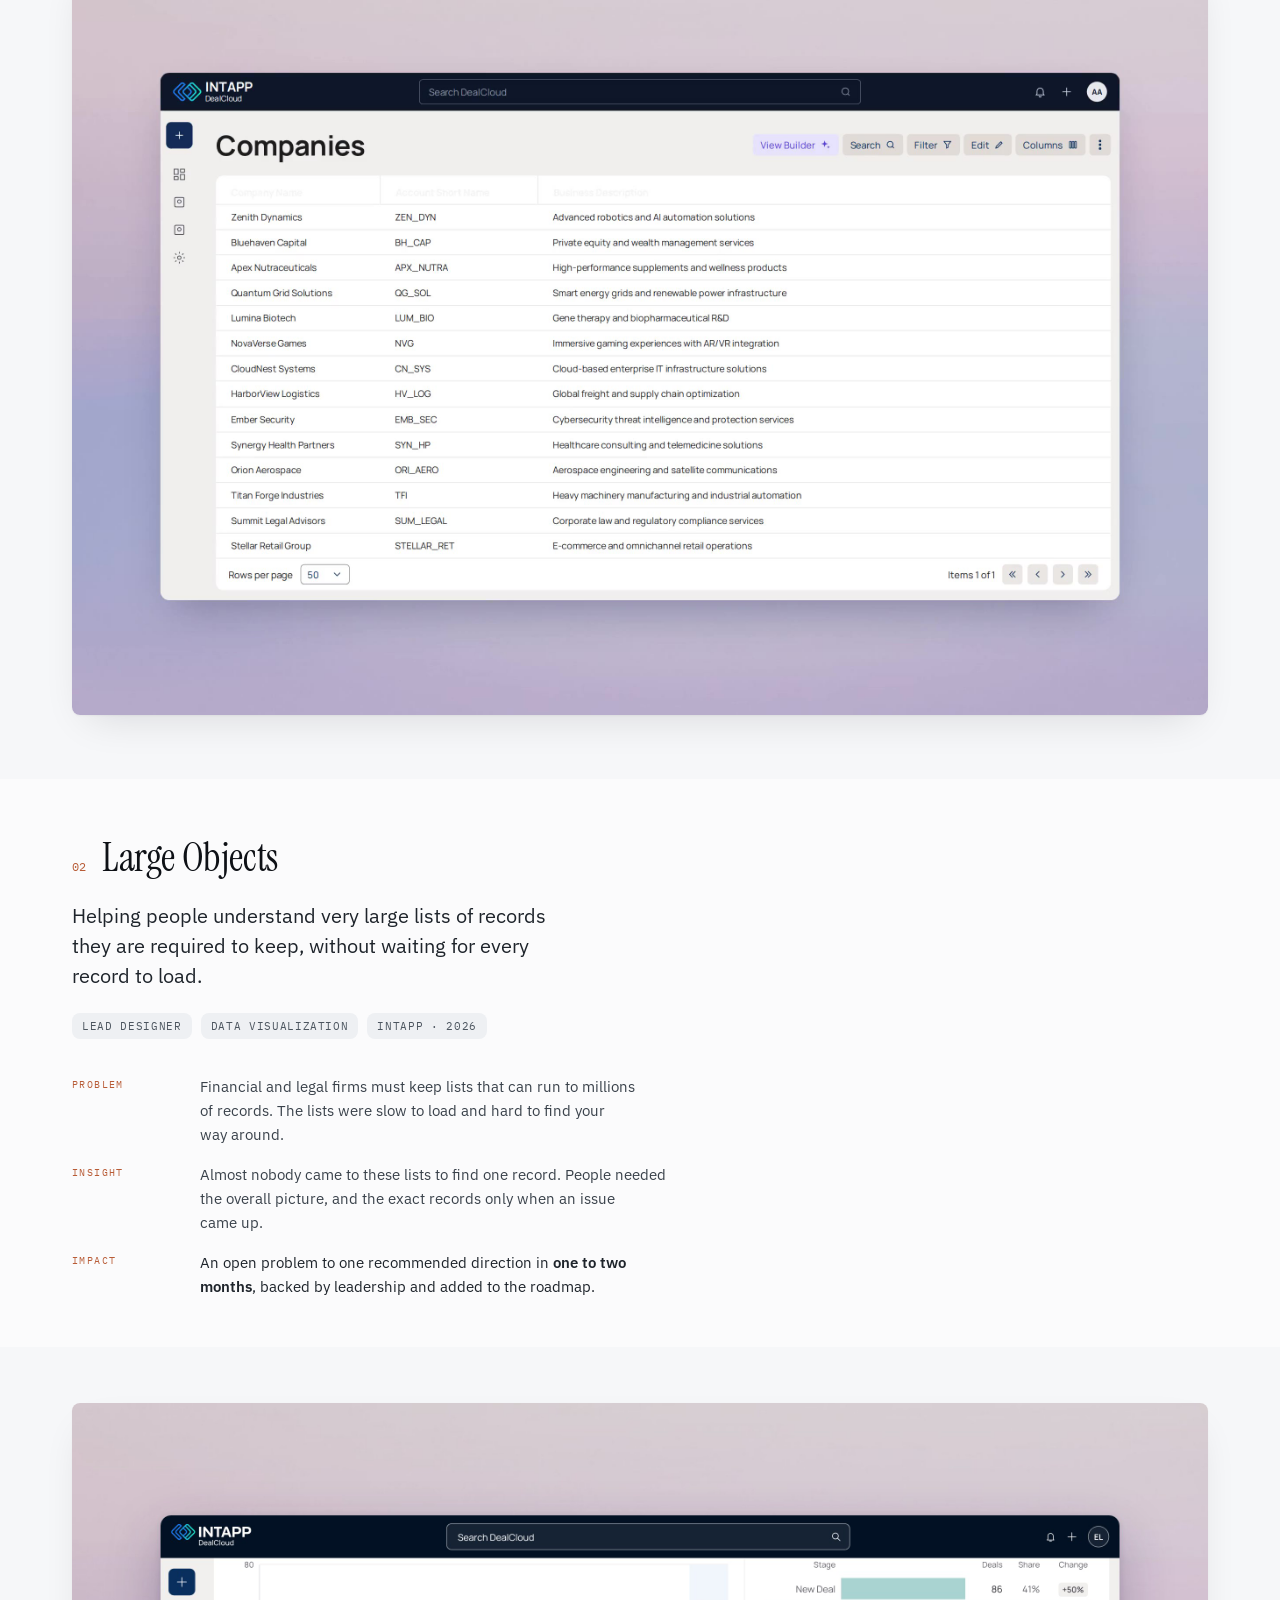
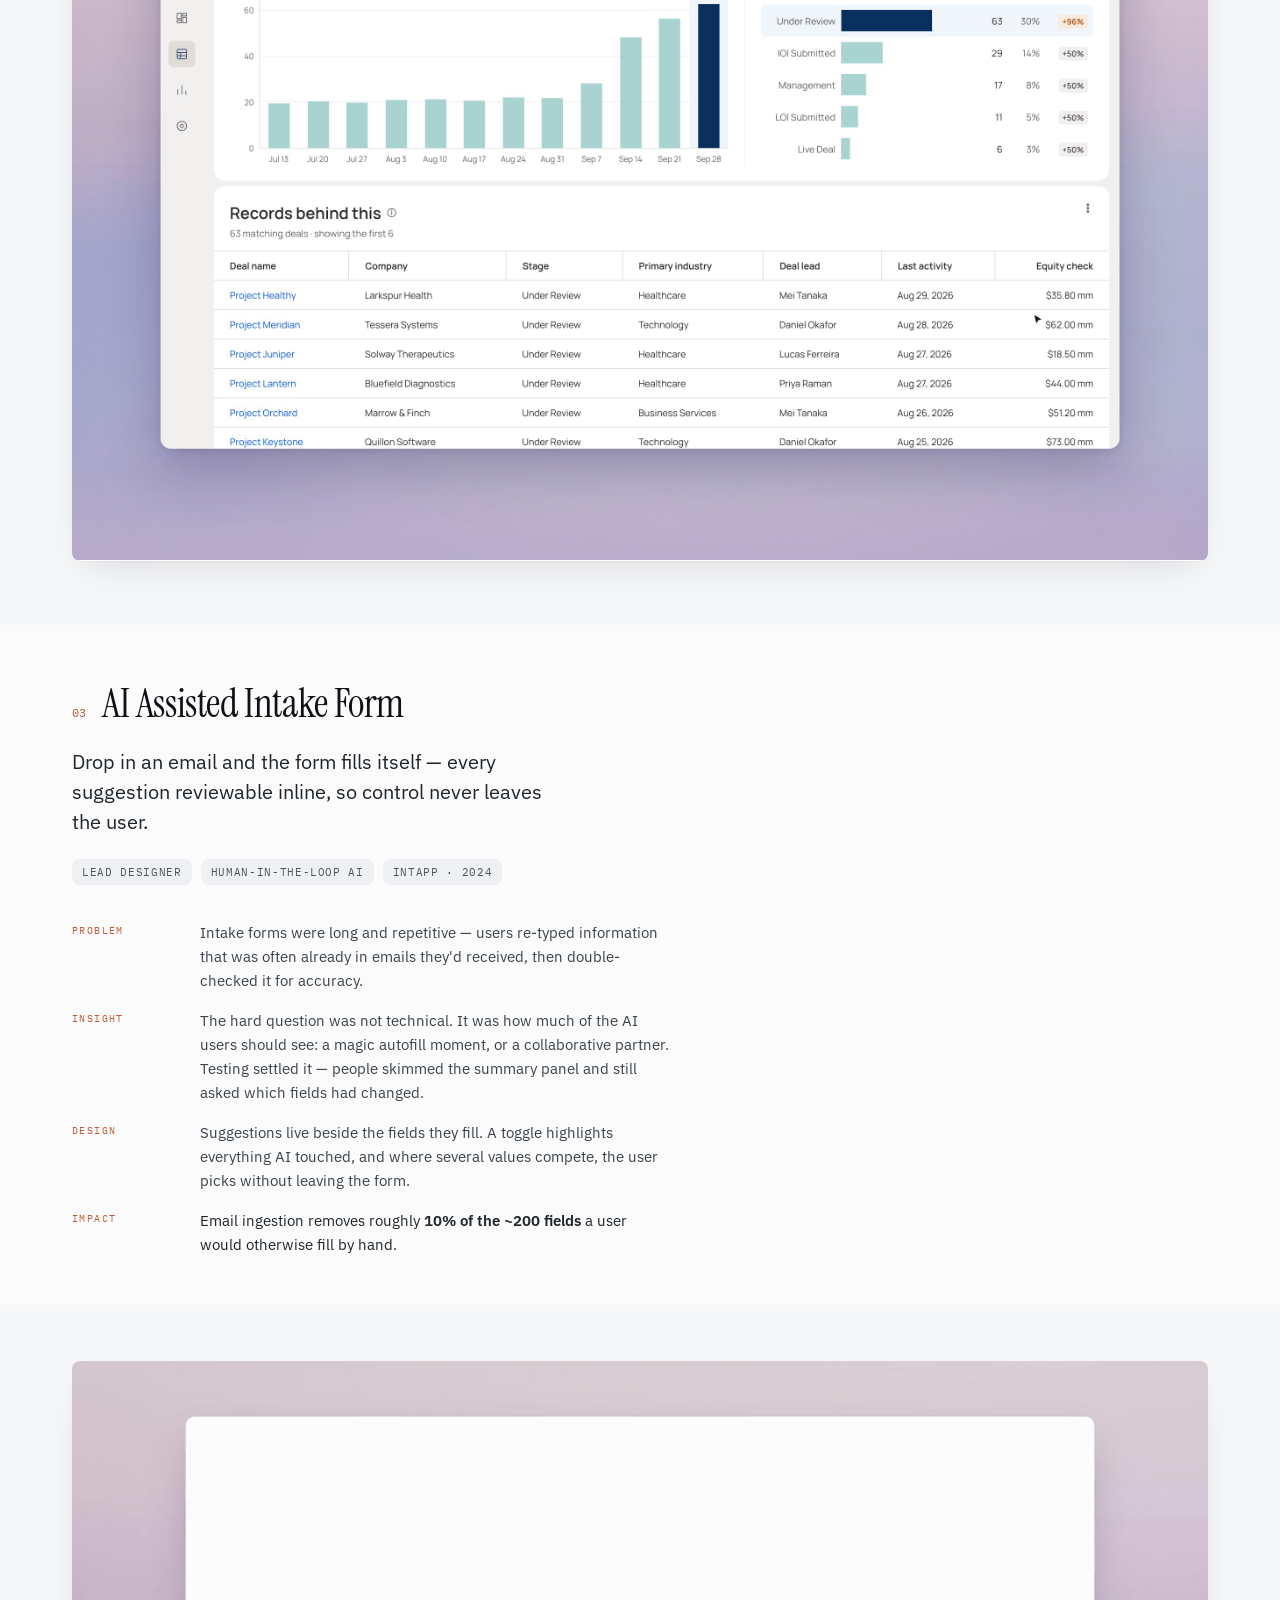
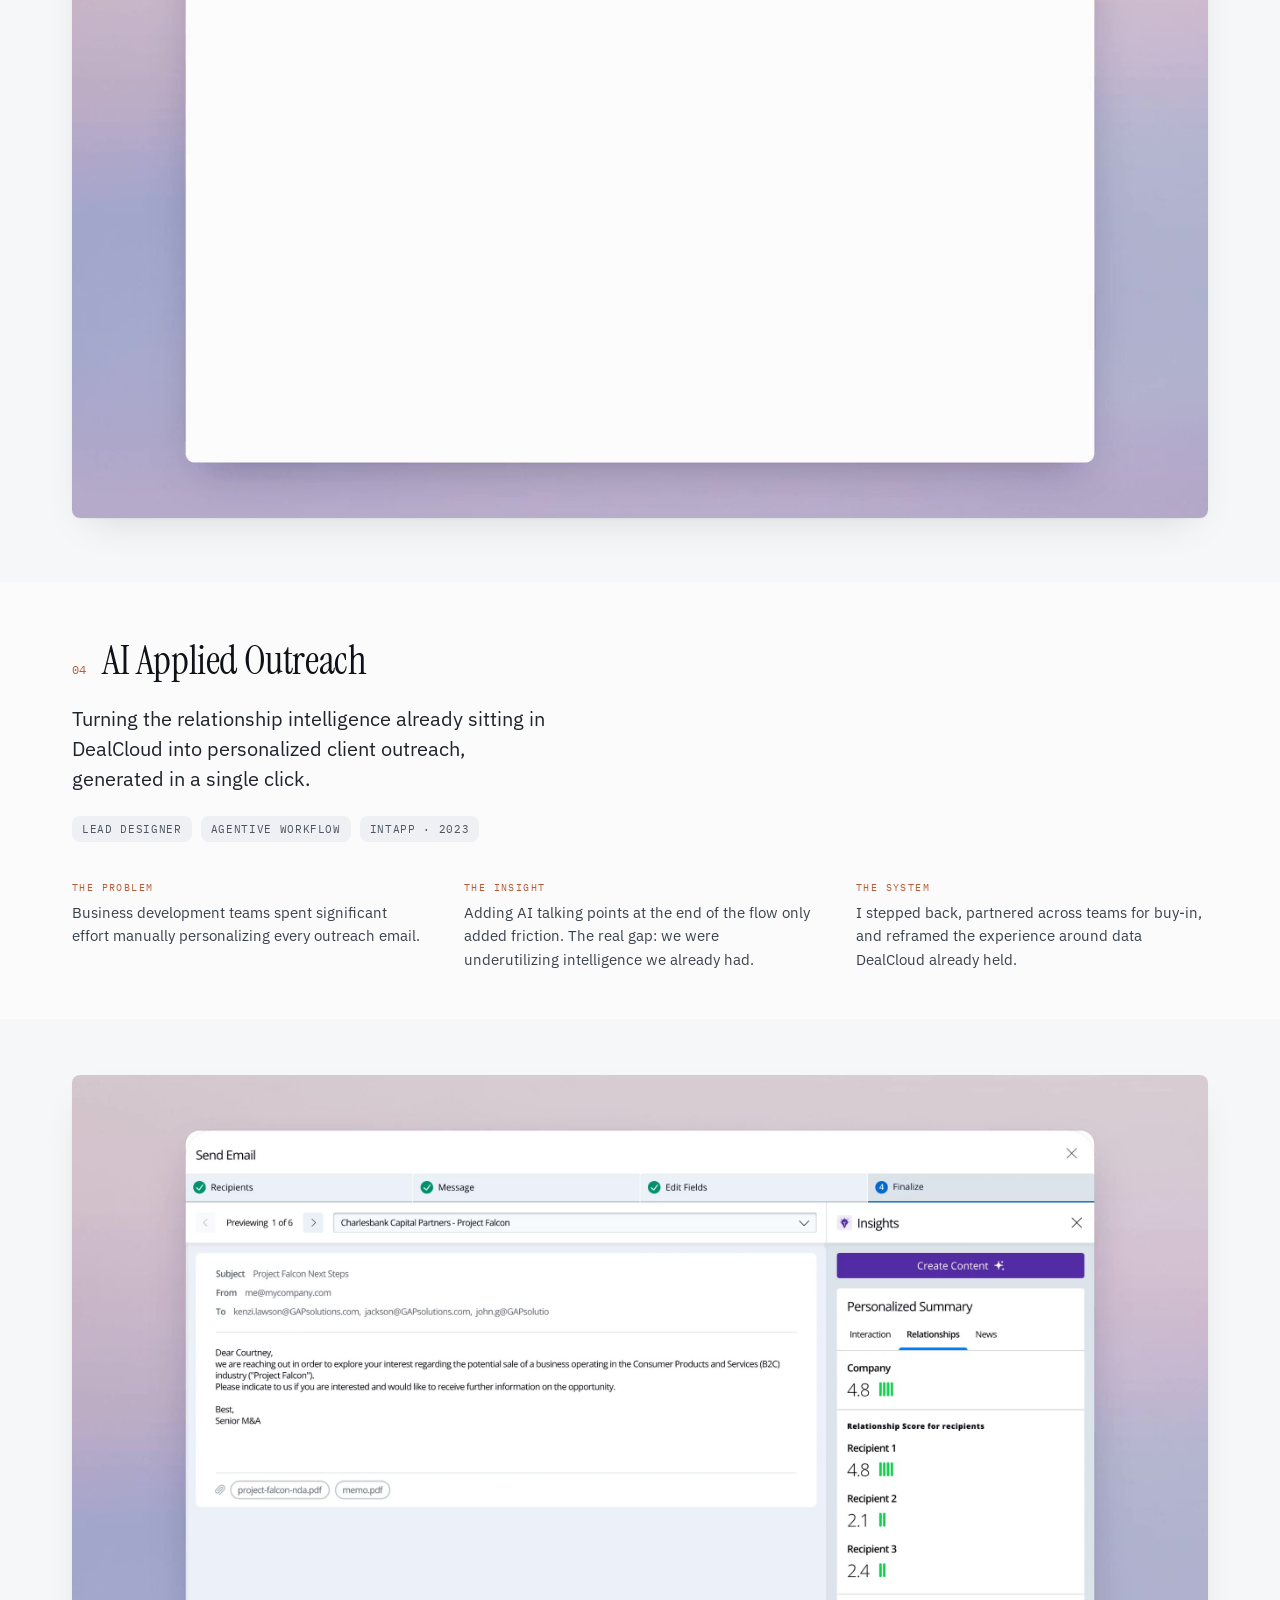
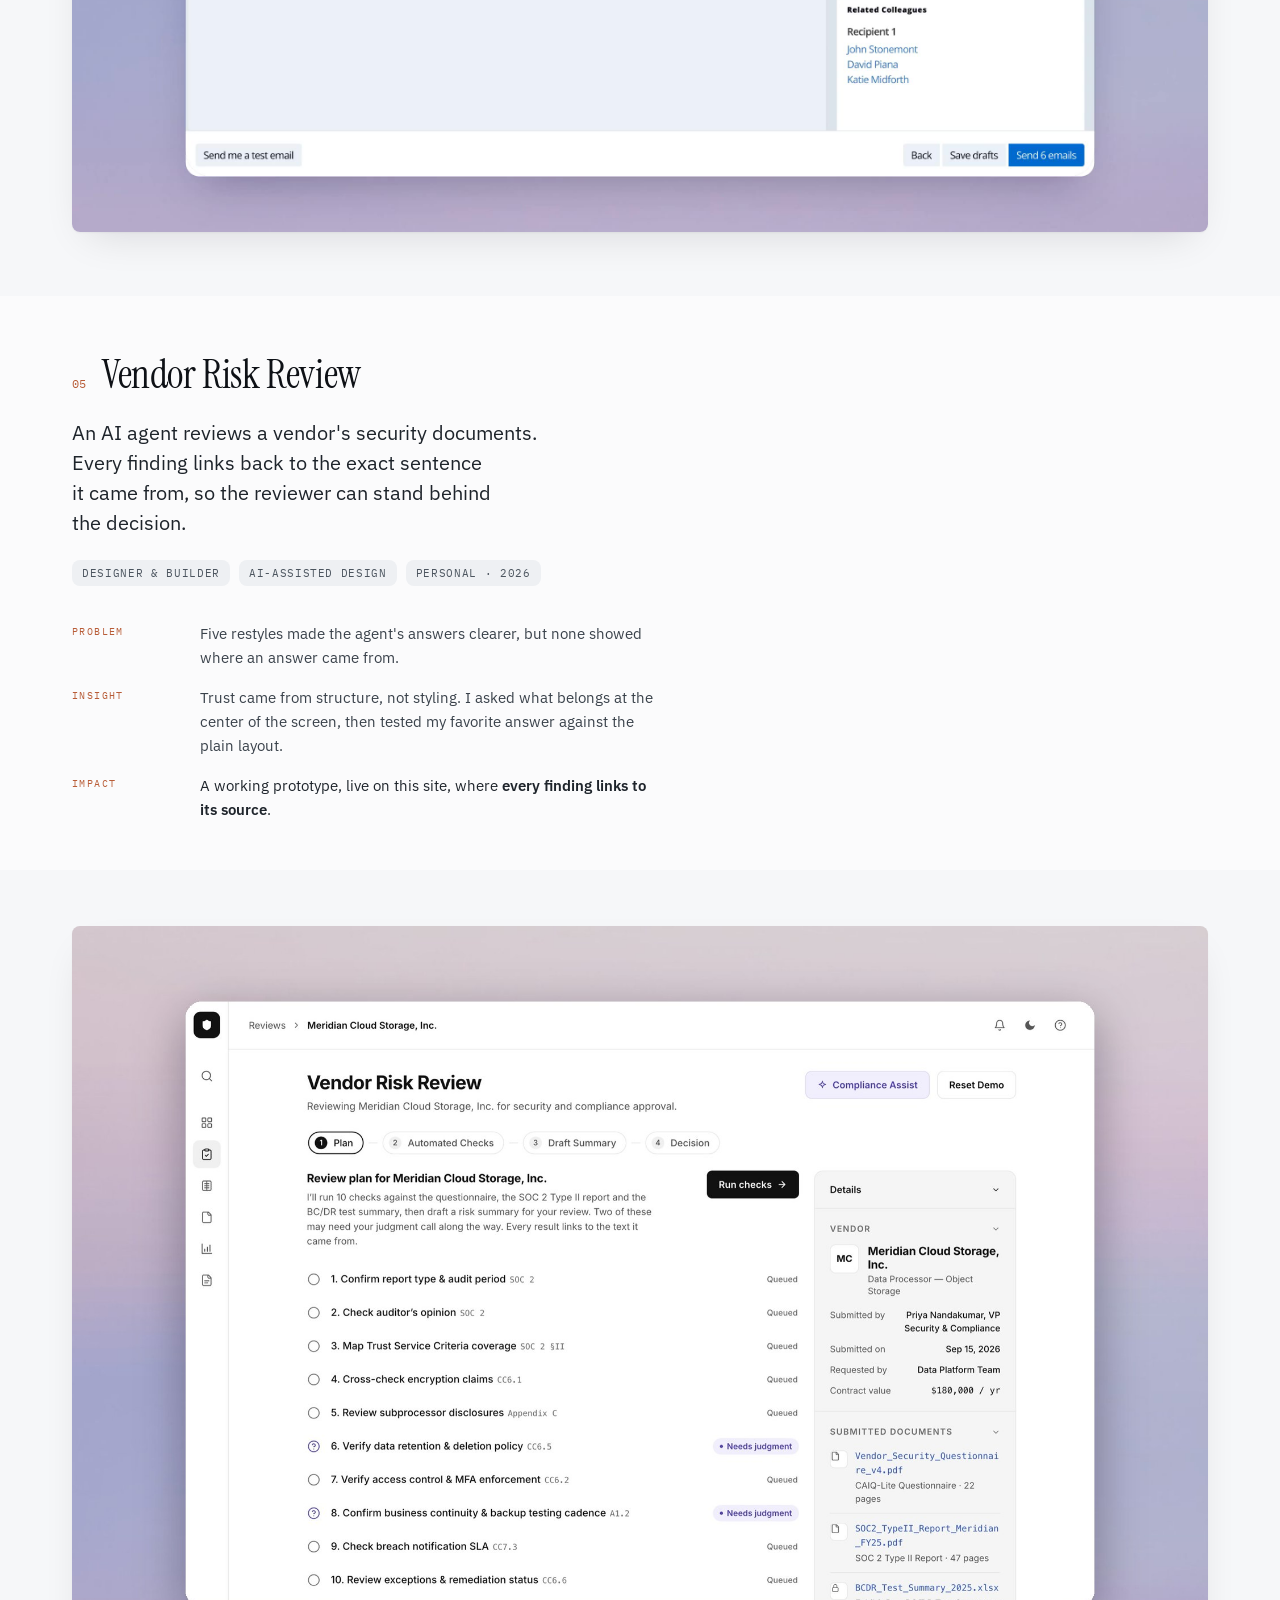
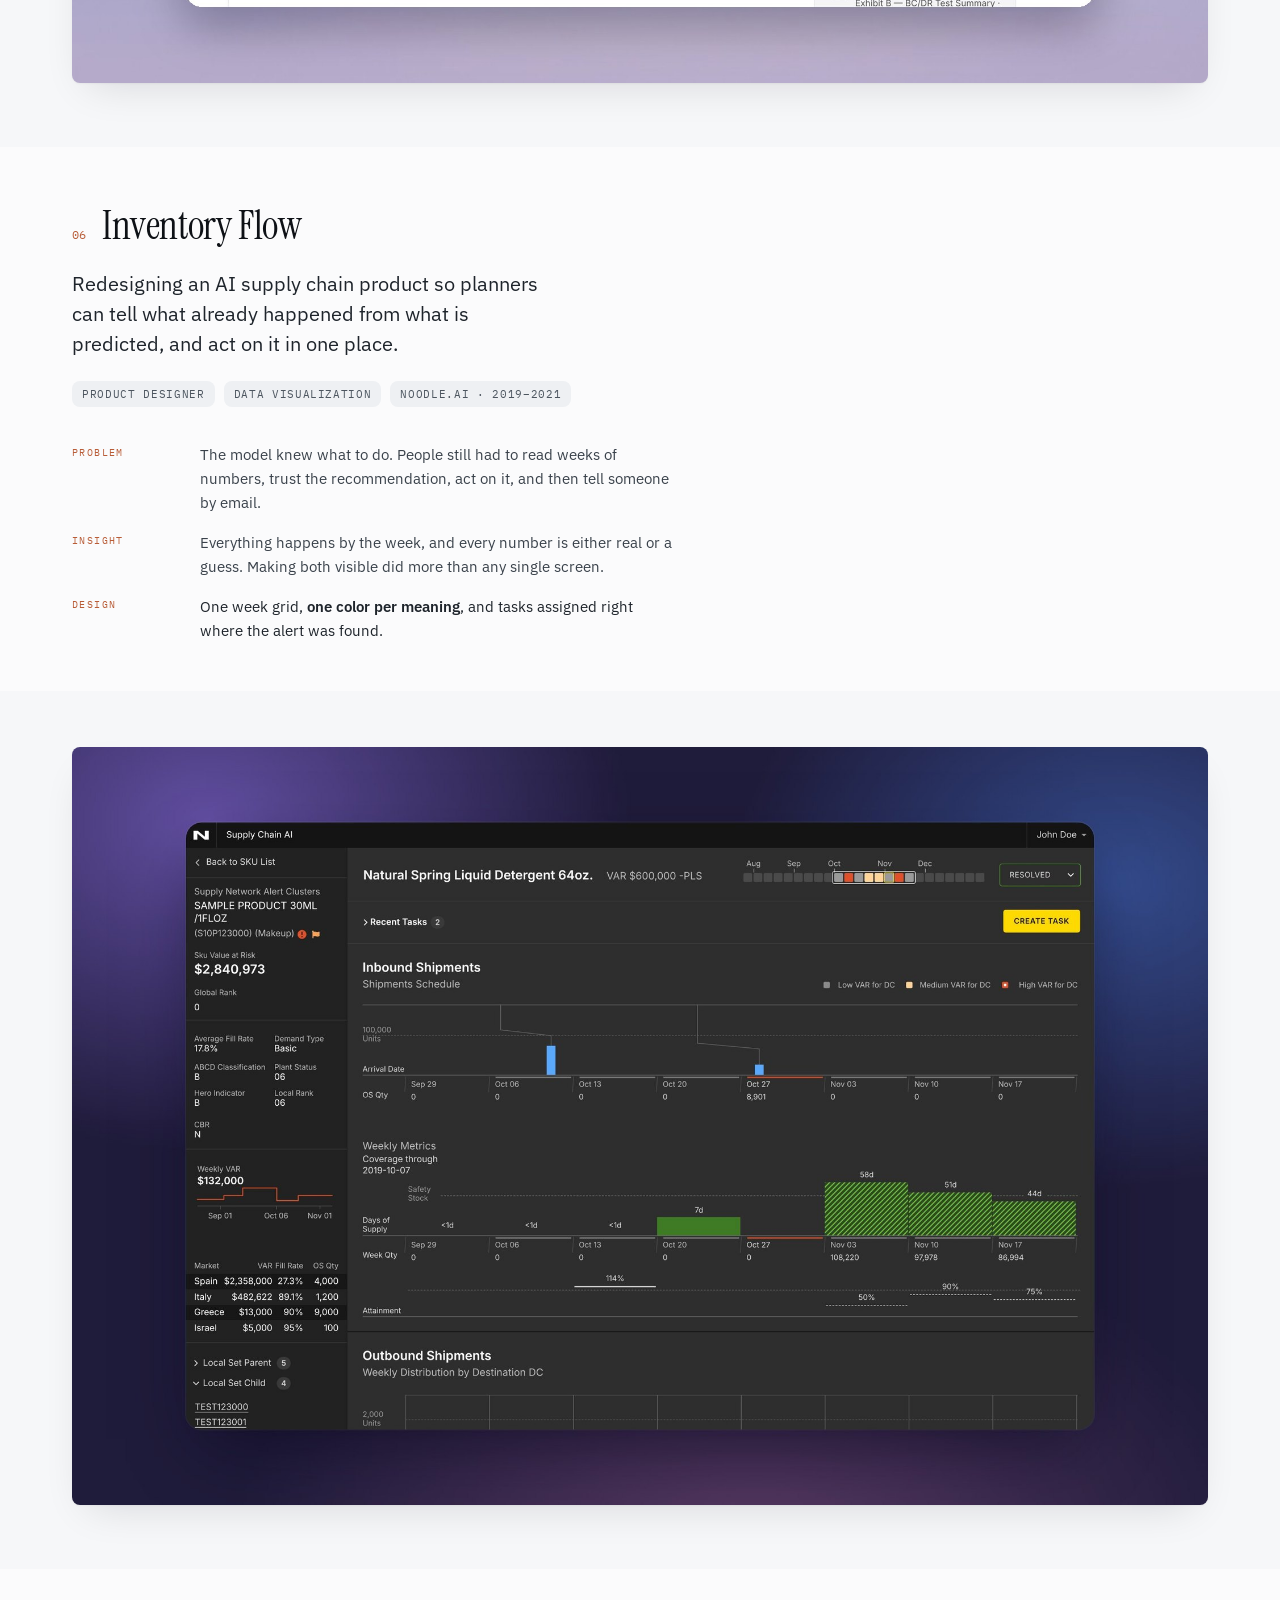
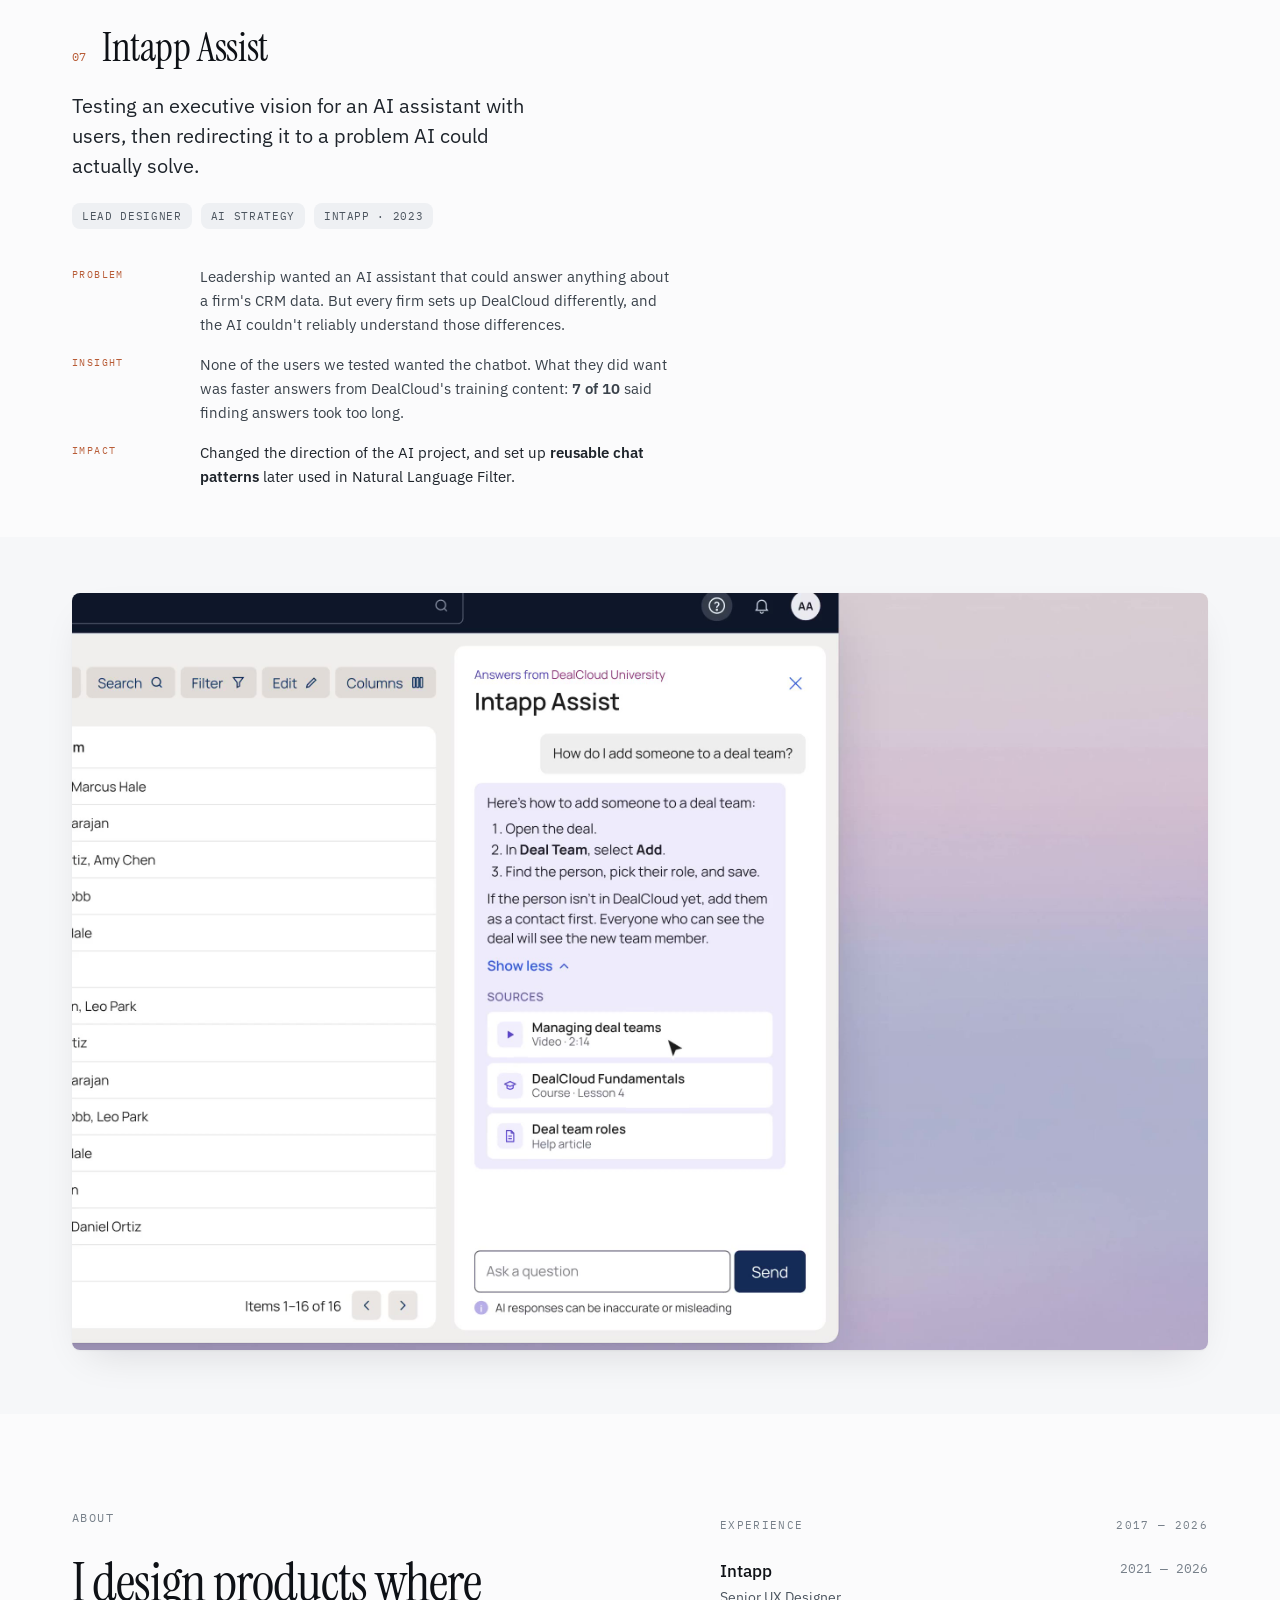
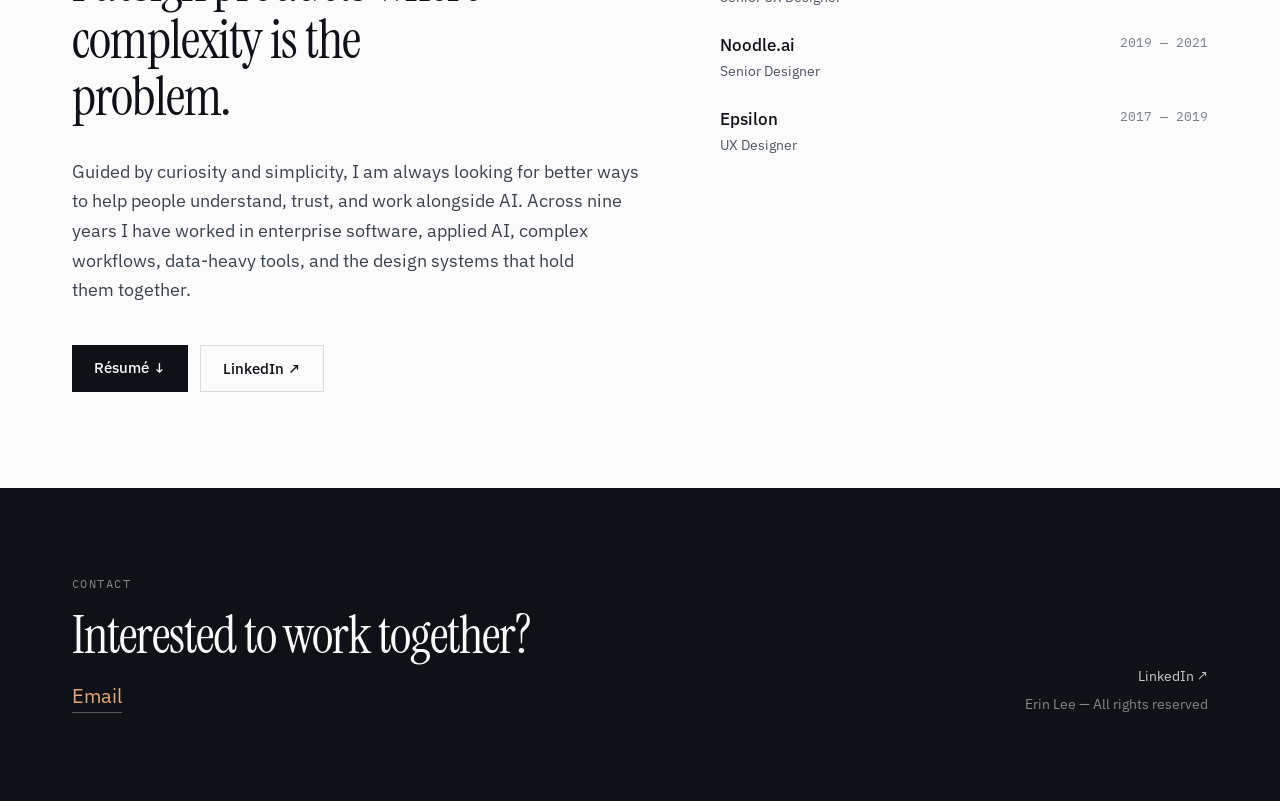
==== commit 2a838ac7: "Intapp Assist: launch from help menu, add DealCloud University image and launch exploration - ? icon" ====
--- a/index.html
+++ b/index.html
@@ -313,7 +313,7 @@
       </div>
     </div>
     <div class="project__band">
-      <video src="assets/video/assist-cover.mp4?v=1" poster="assets/images/assist-cover-poster.jpg?v=1" width="2592" height="1728" autoplay muted loop playsinline preload="metadata" aria-label="Intapp Assist — a user asks how to do something in DealCloud and gets a short answer with its sources"></video>
+      <video src="assets/video/assist-cover.mp4?v=2" poster="assets/images/assist-cover-poster.jpg?v=2" width="2592" height="1728" autoplay muted loop playsinline preload="metadata" aria-label="Intapp Assist — a user asks how to do something in DealCloud and gets a short answer with its sources"></video>
     </div>
   </a>
 
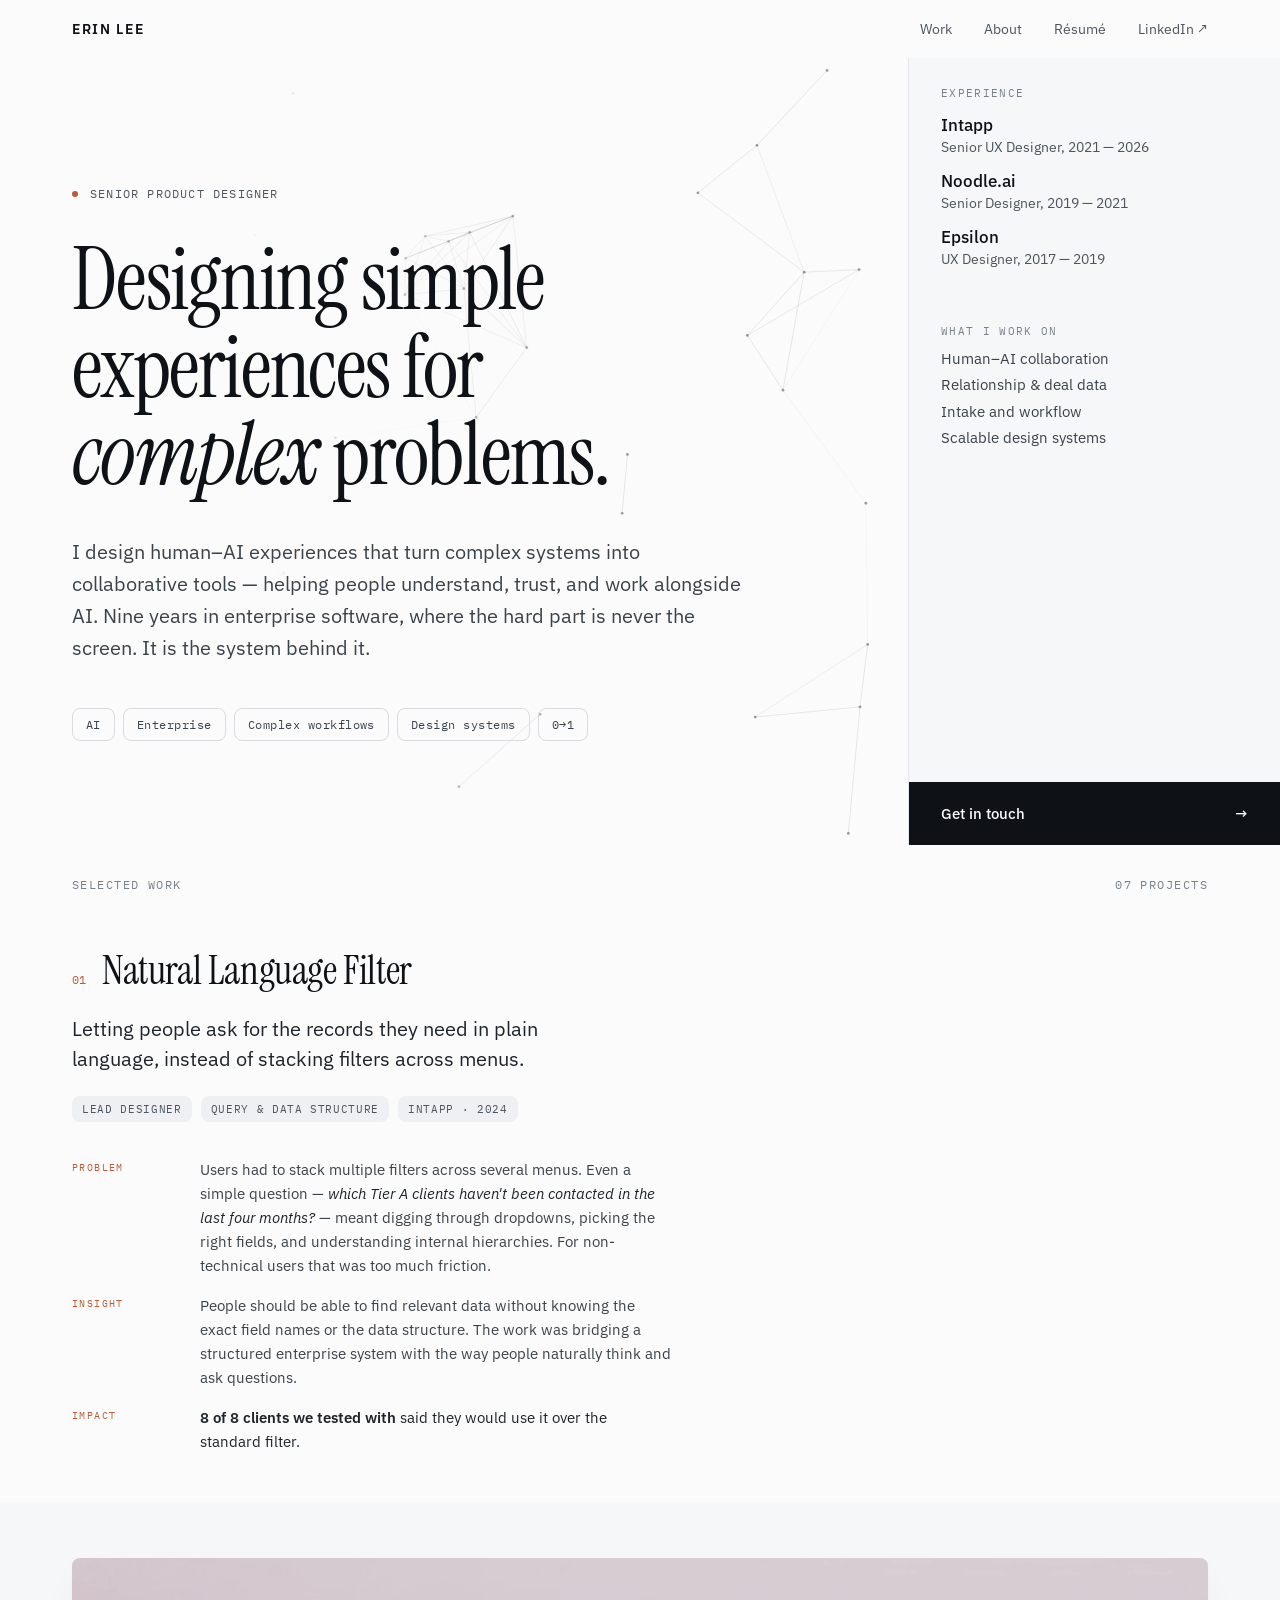
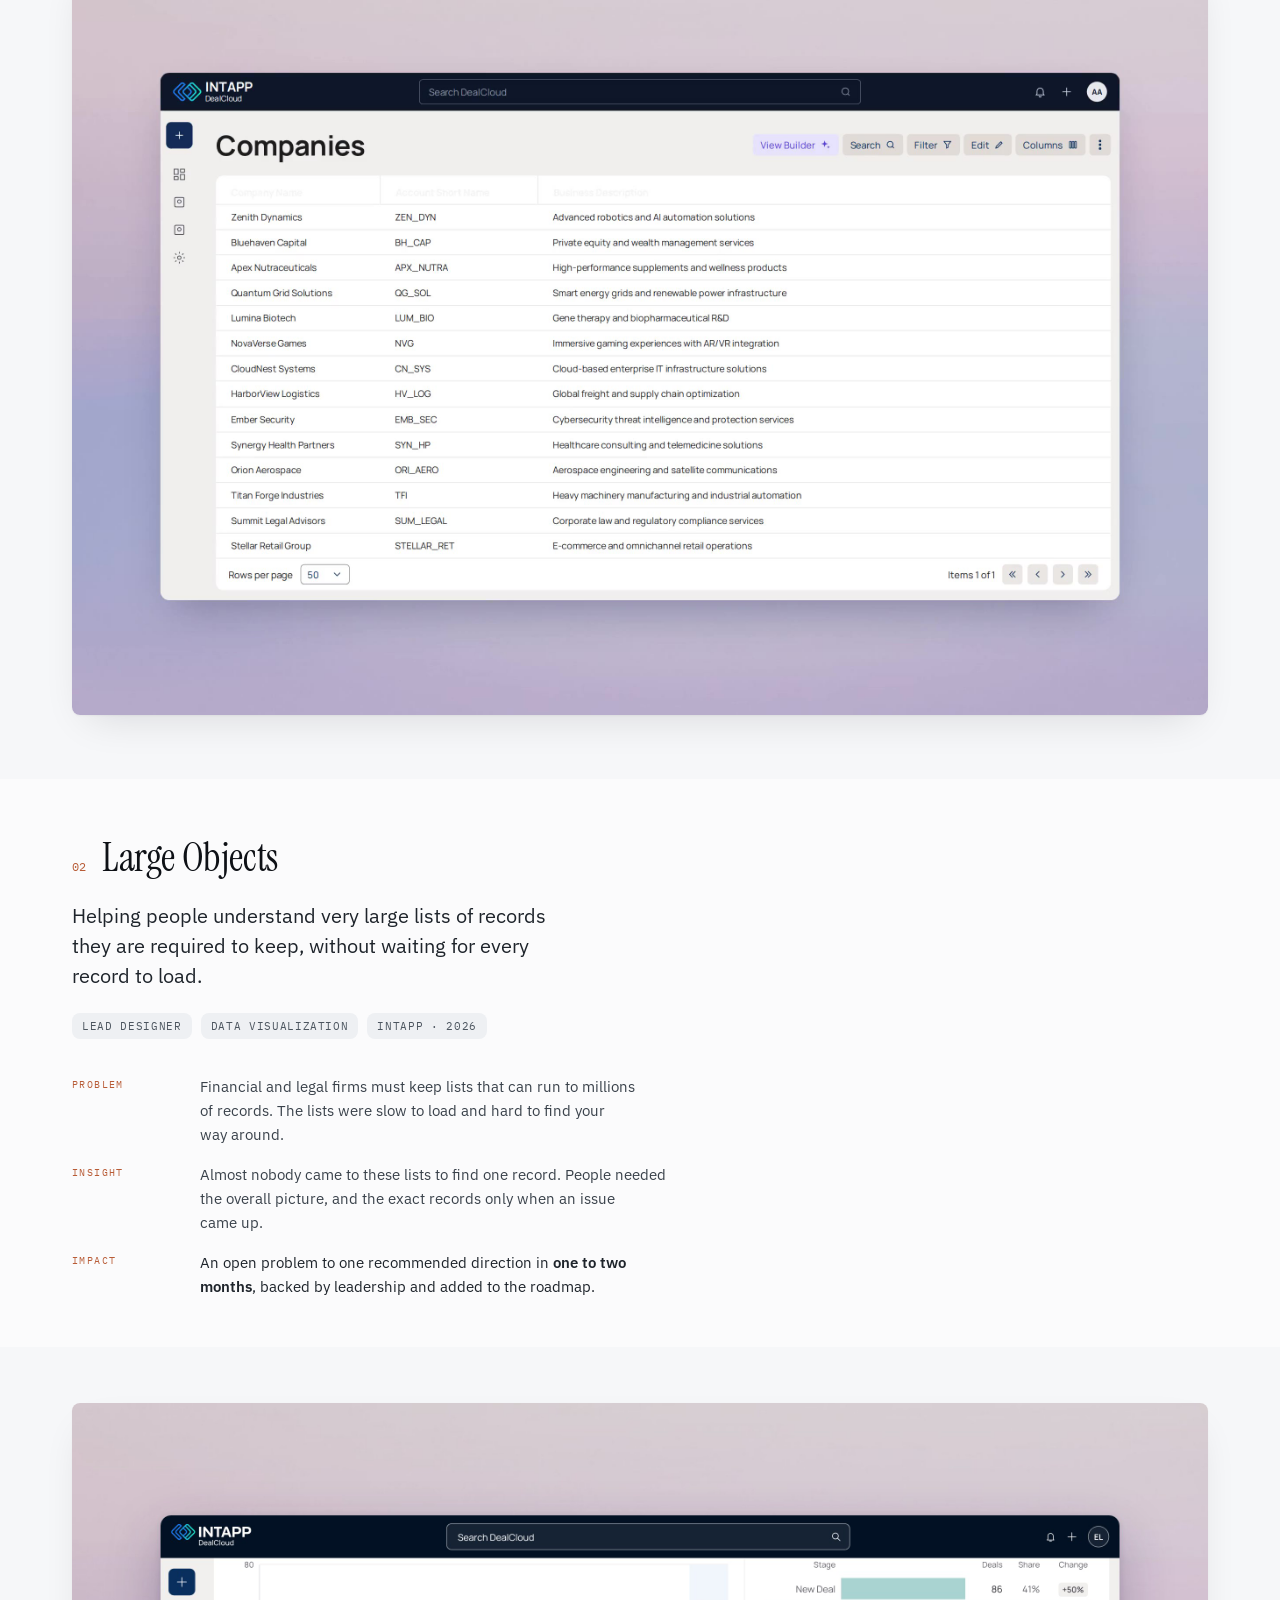
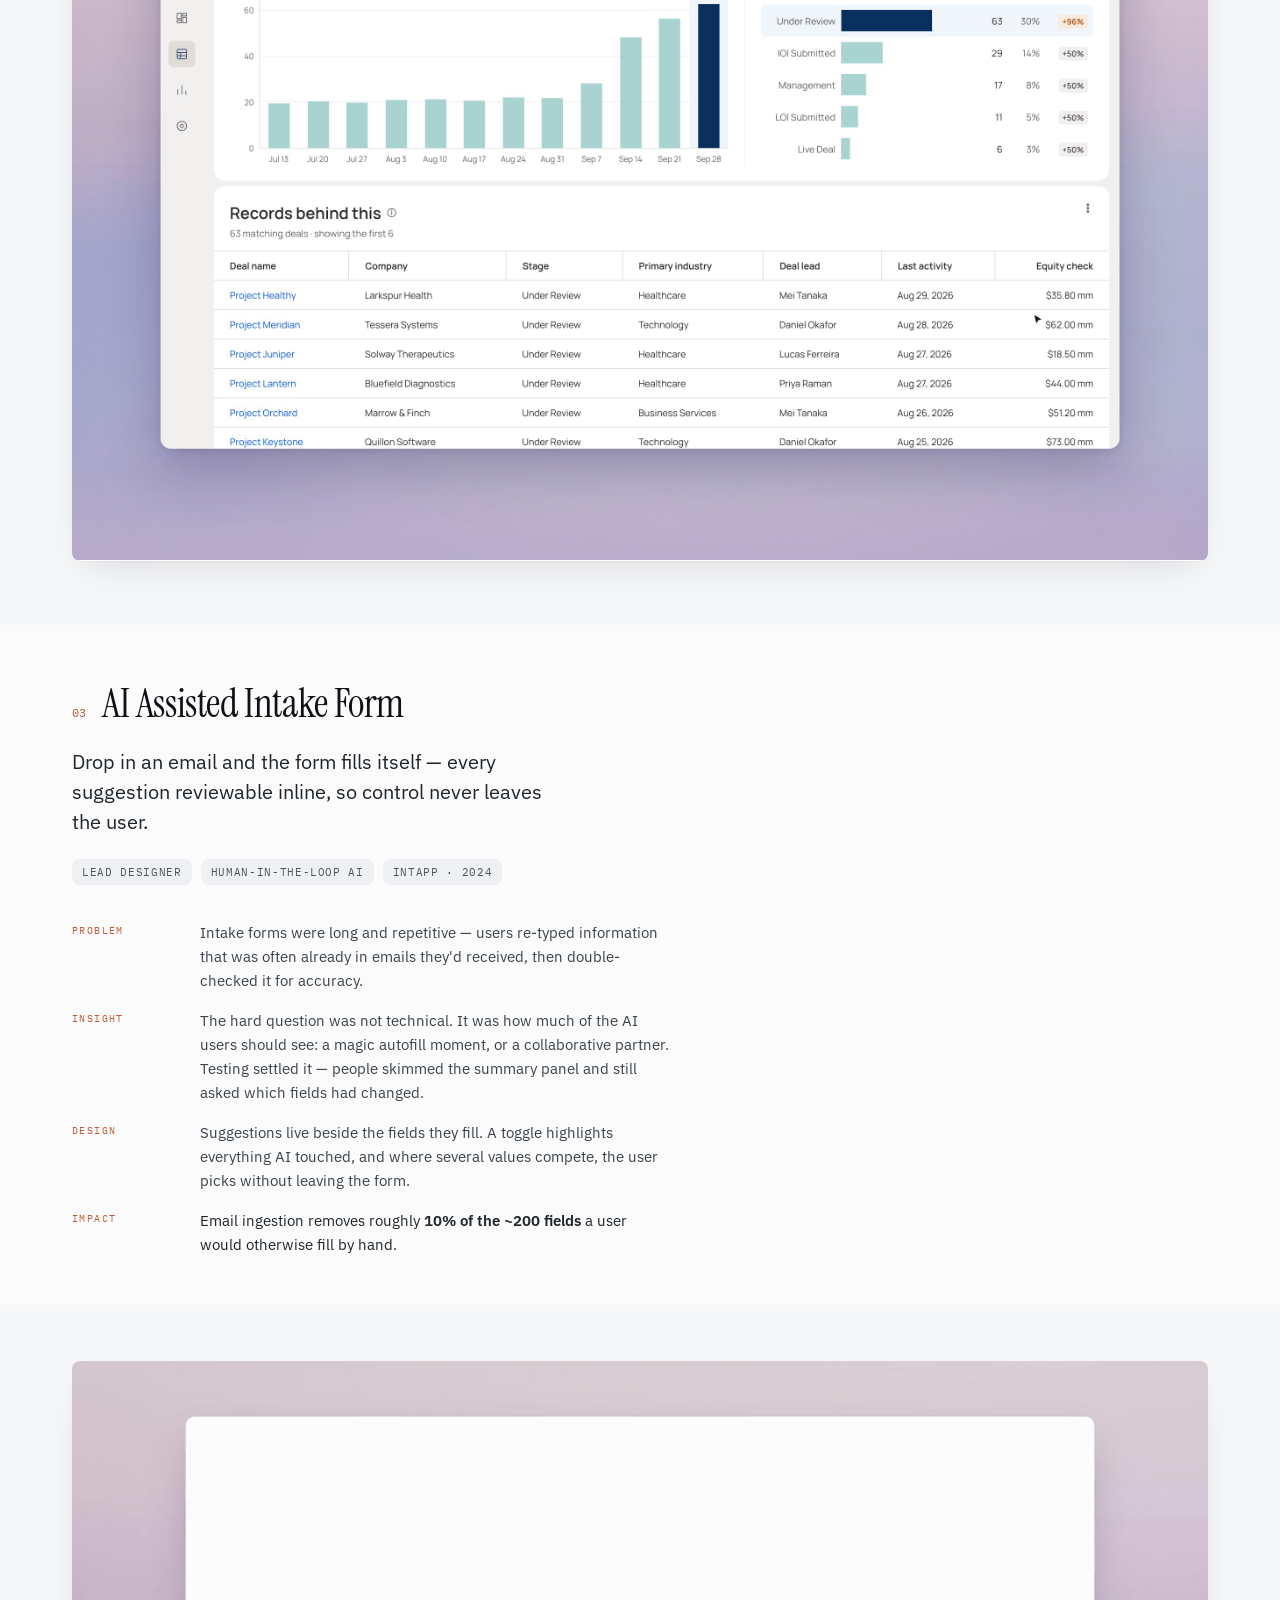
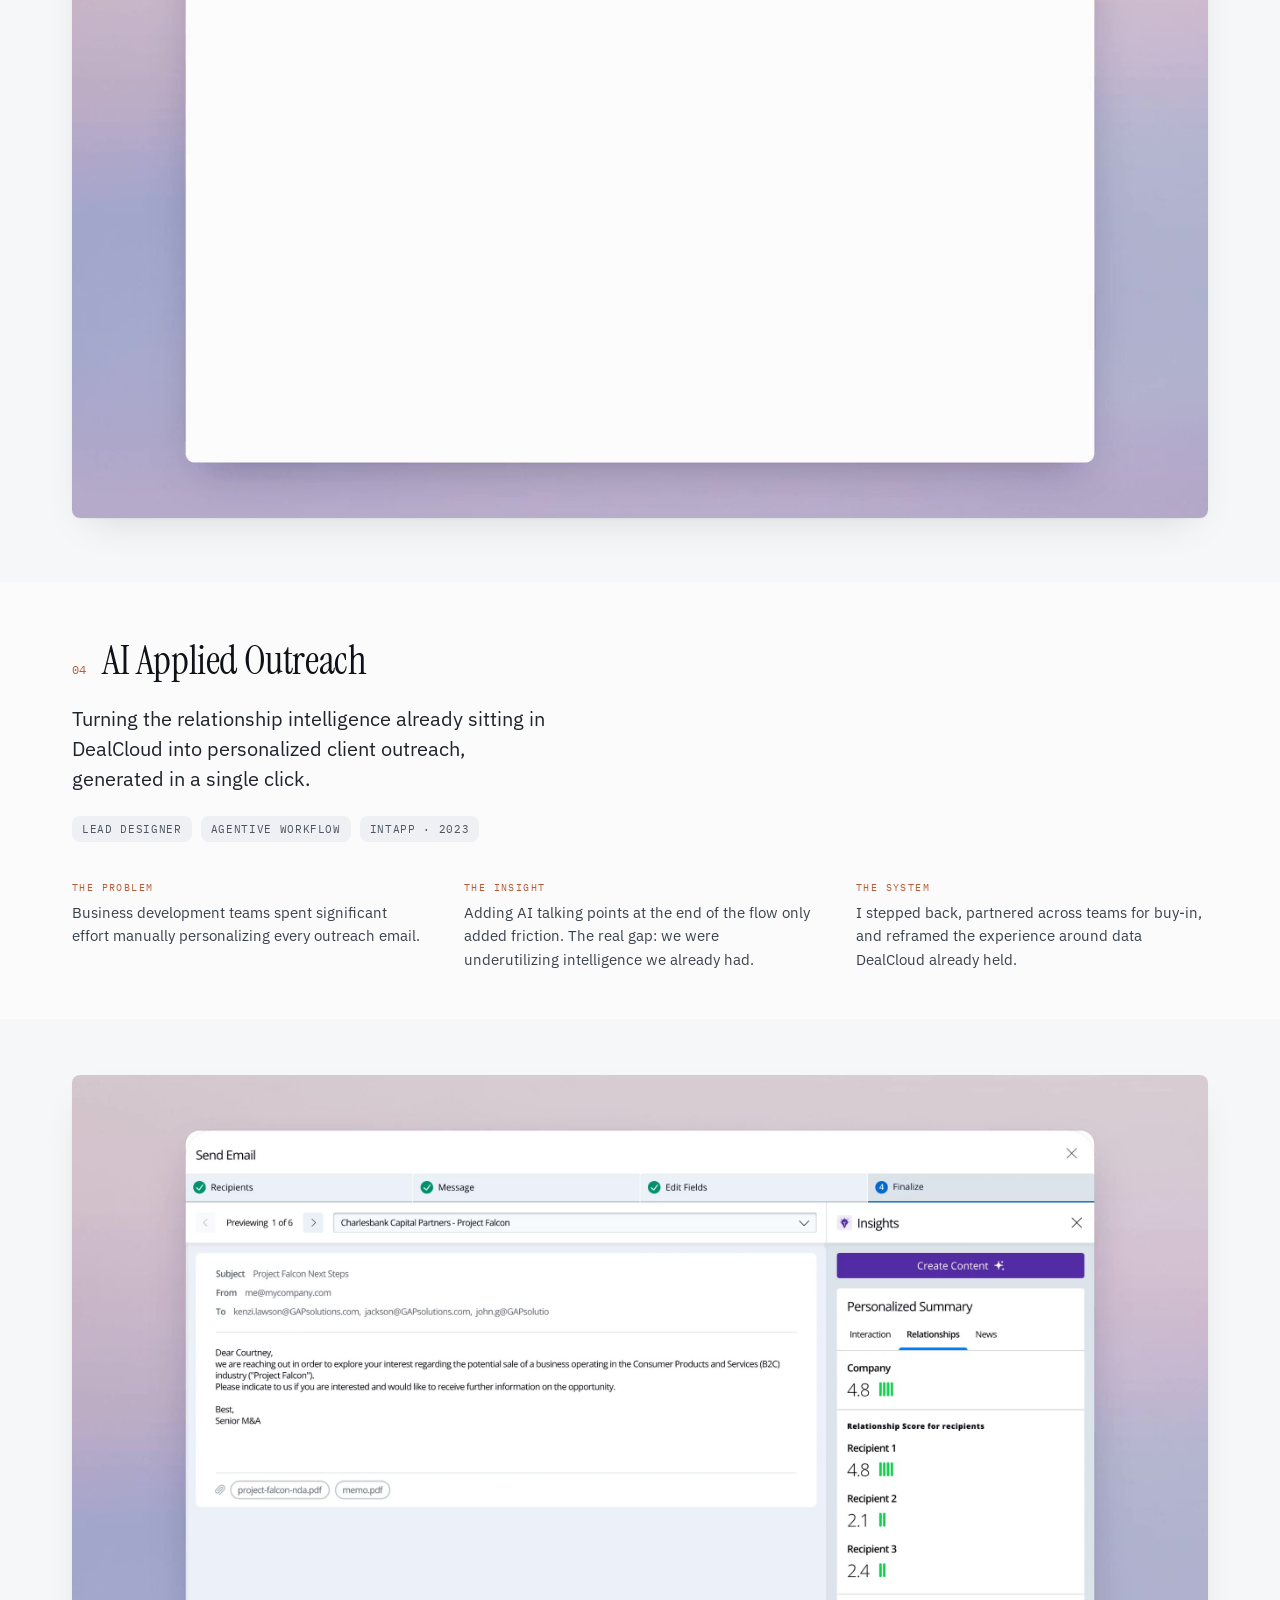
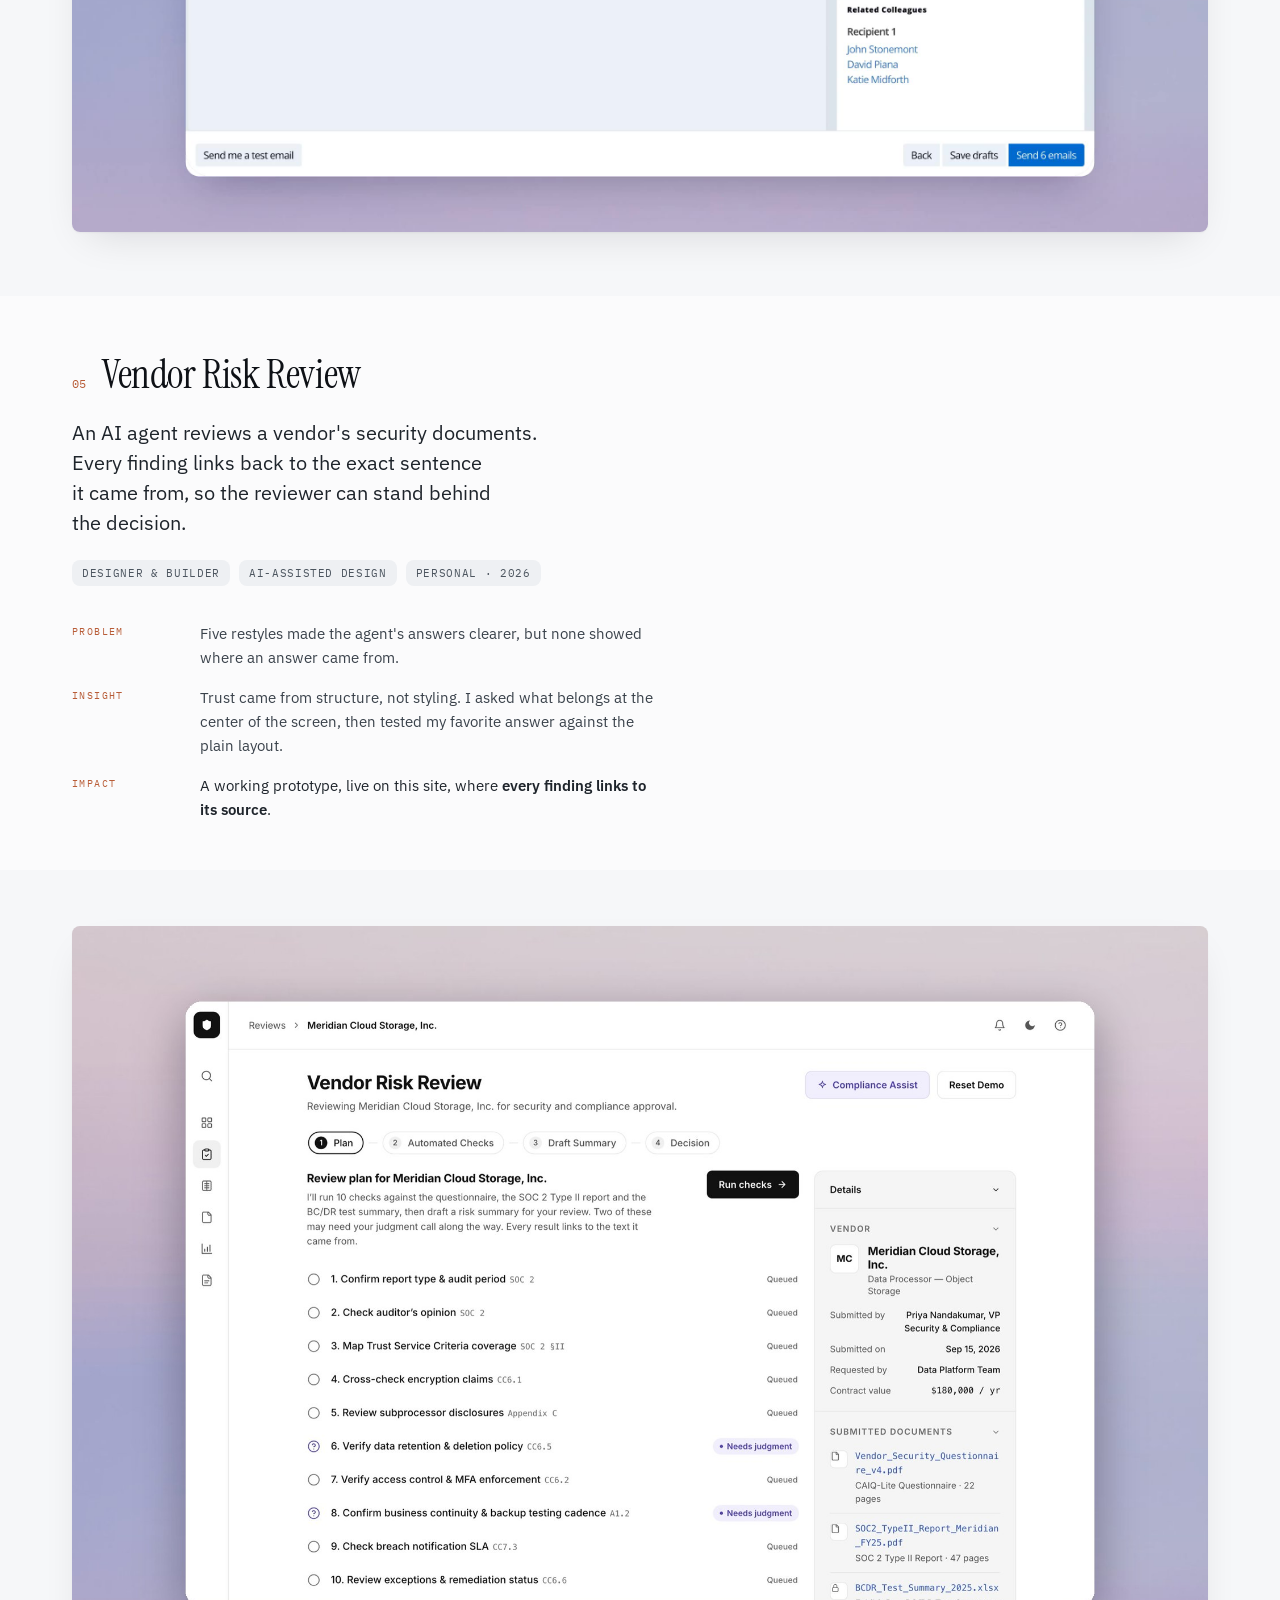
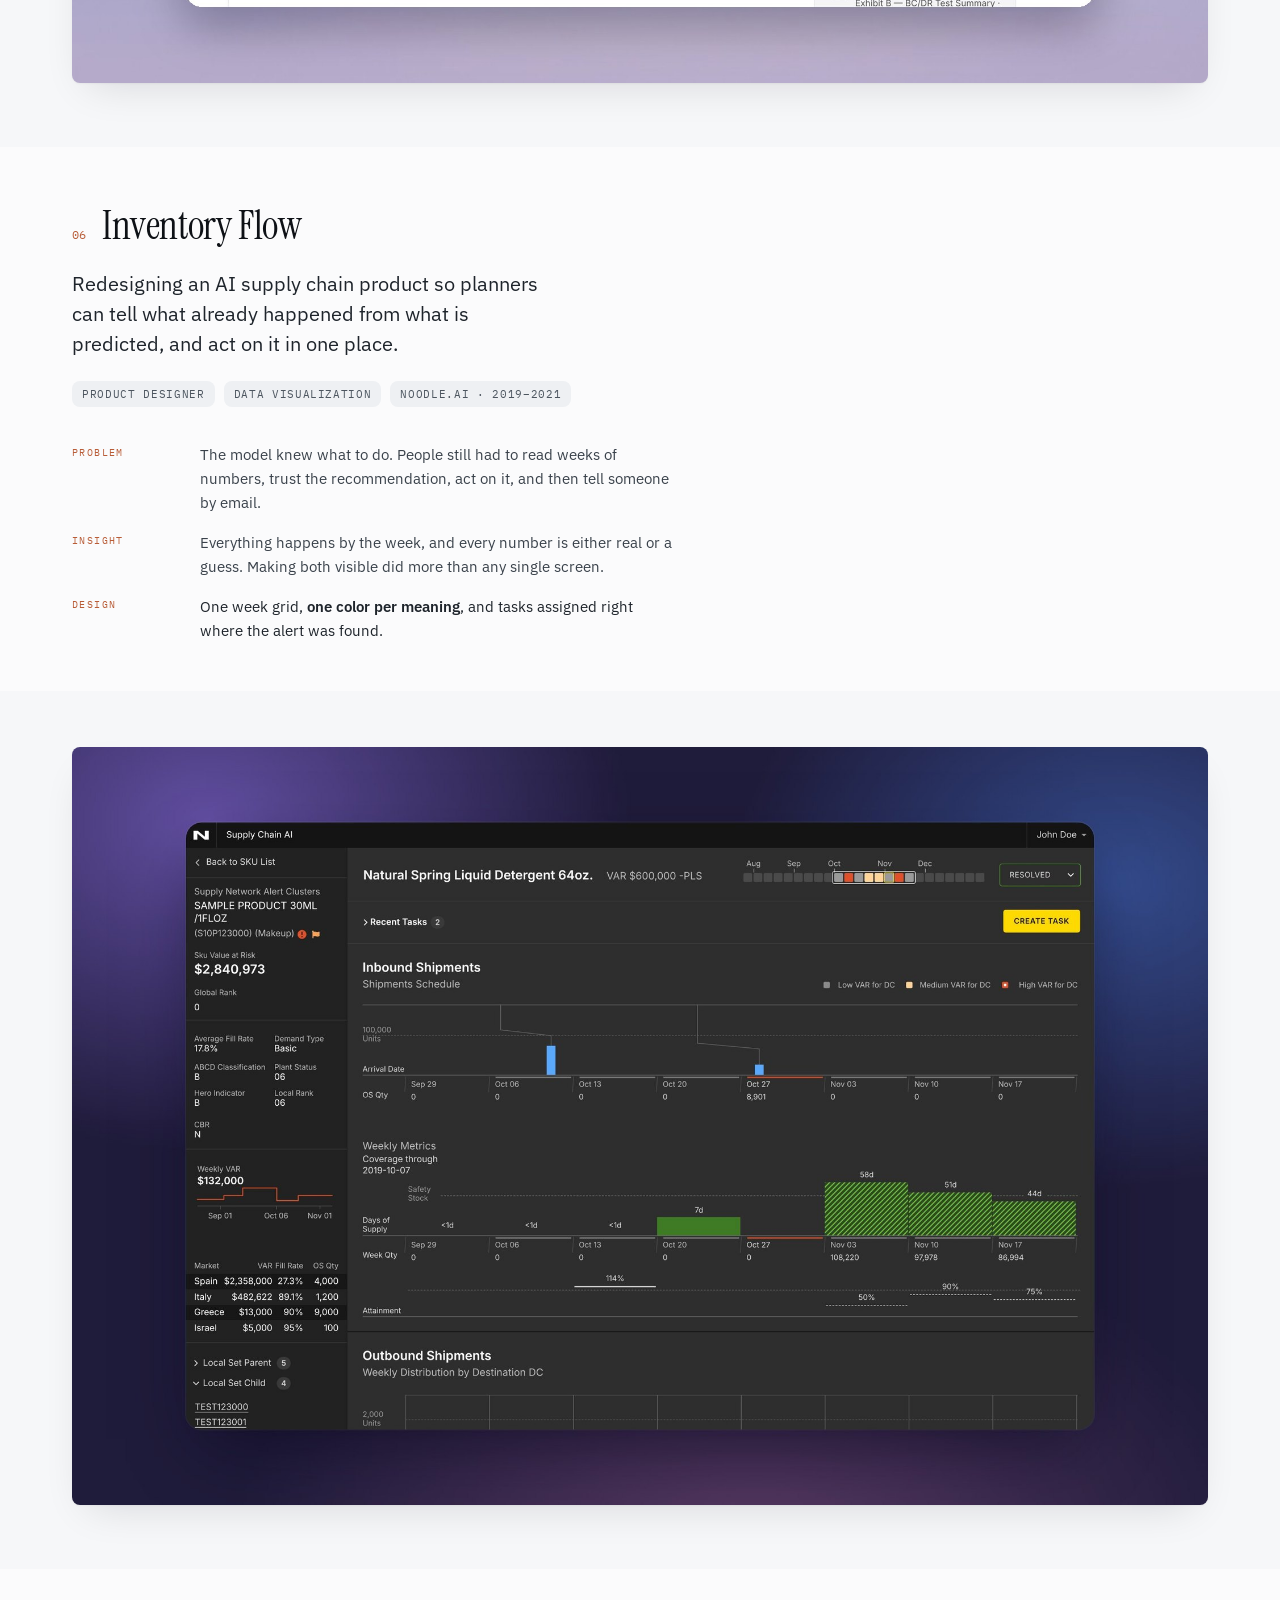
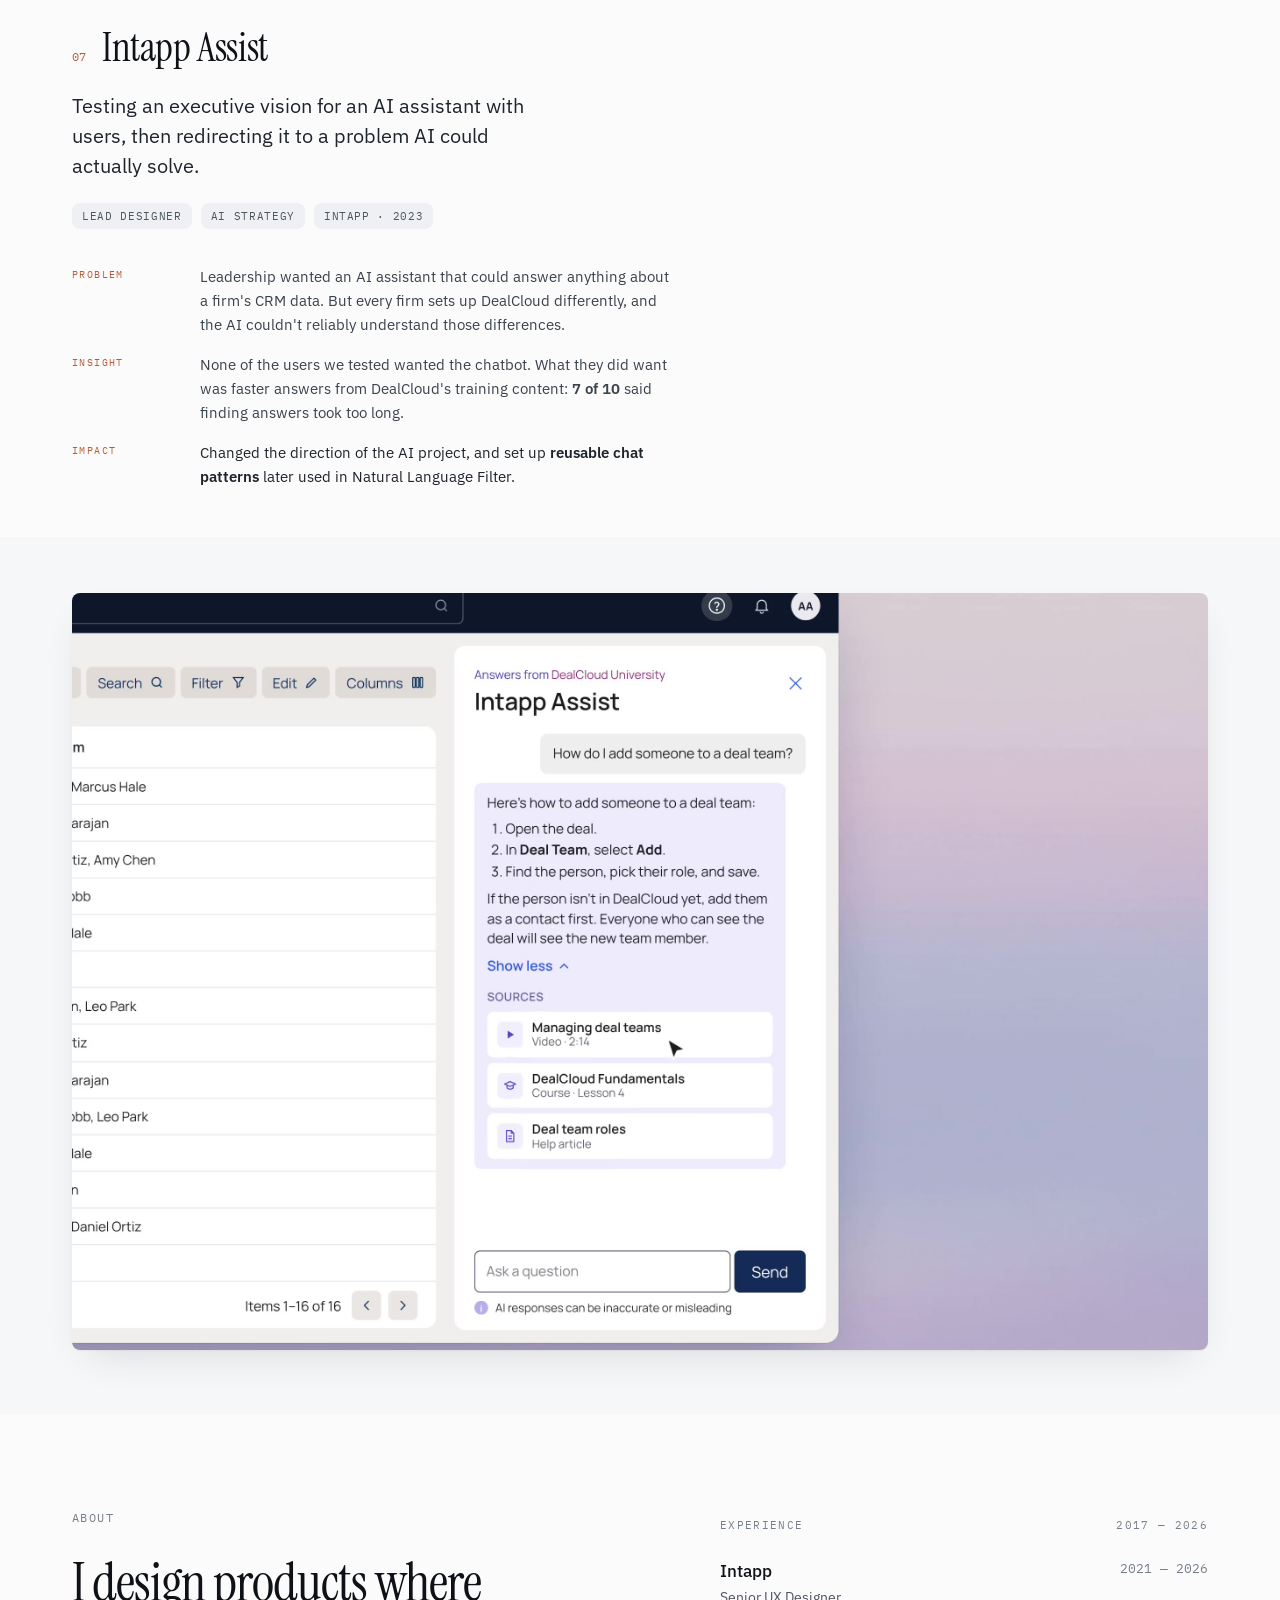
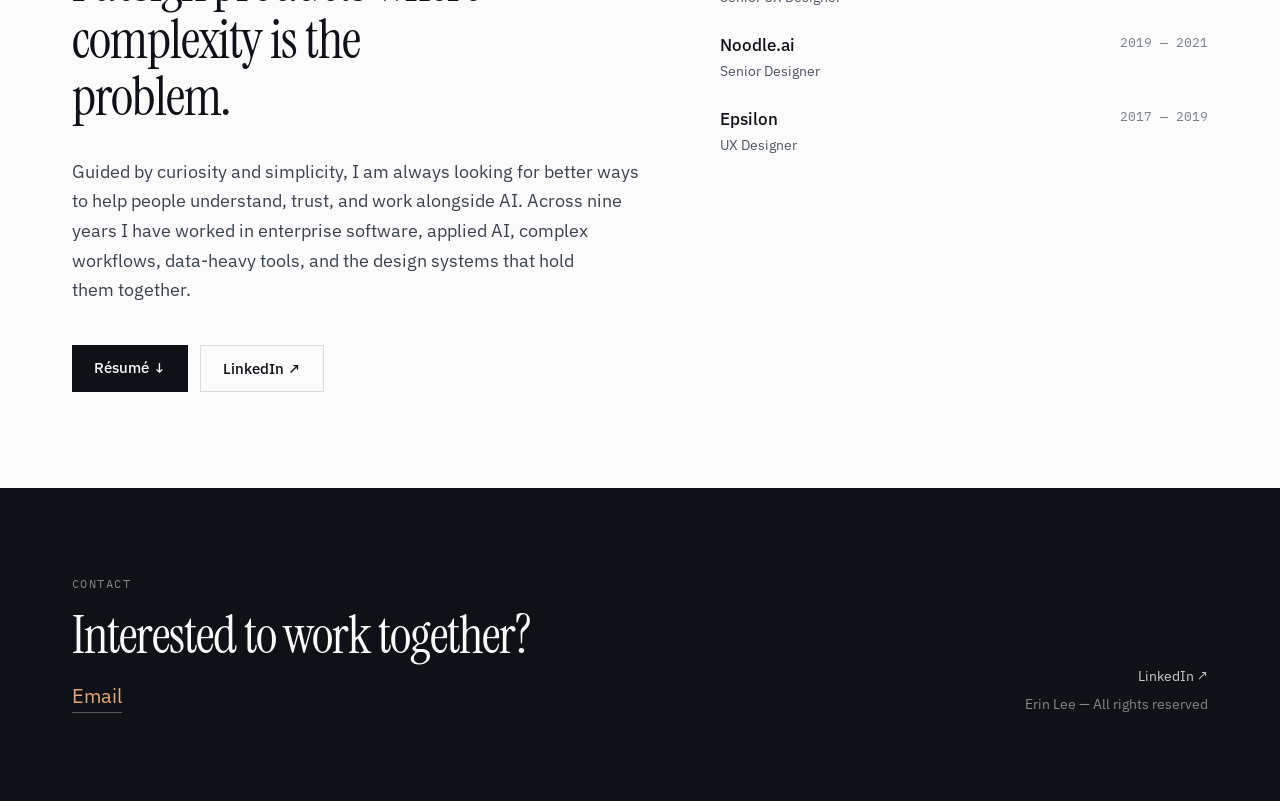
==== commit 13bb17ce: "Intapp Assist: center the menu icon and thin the sparkle Co-Authored-By: Claude Opus 5.5 <noreply@an" ====
--- a/index.html
+++ b/index.html
@@ -313,7 +313,7 @@
       </div>
     </div>
     <div class="project__band">
-      <video src="assets/video/assist-cover.mp4?v=2" poster="assets/images/assist-cover-poster.jpg?v=2" width="2592" height="1728" autoplay muted loop playsinline preload="metadata" aria-label="Intapp Assist — a user asks how to do something in DealCloud and gets a short answer with its sources"></video>
+      <video src="assets/video/assist-cover.mp4?v=3" poster="assets/images/assist-cover-poster.jpg?v=3" width="2592" height="1728" autoplay muted loop playsinline preload="metadata" aria-label="Intapp Assist — a user asks how to do something in DealCloud and gets a short answer with its sources"></video>
     </div>
   </a>
 
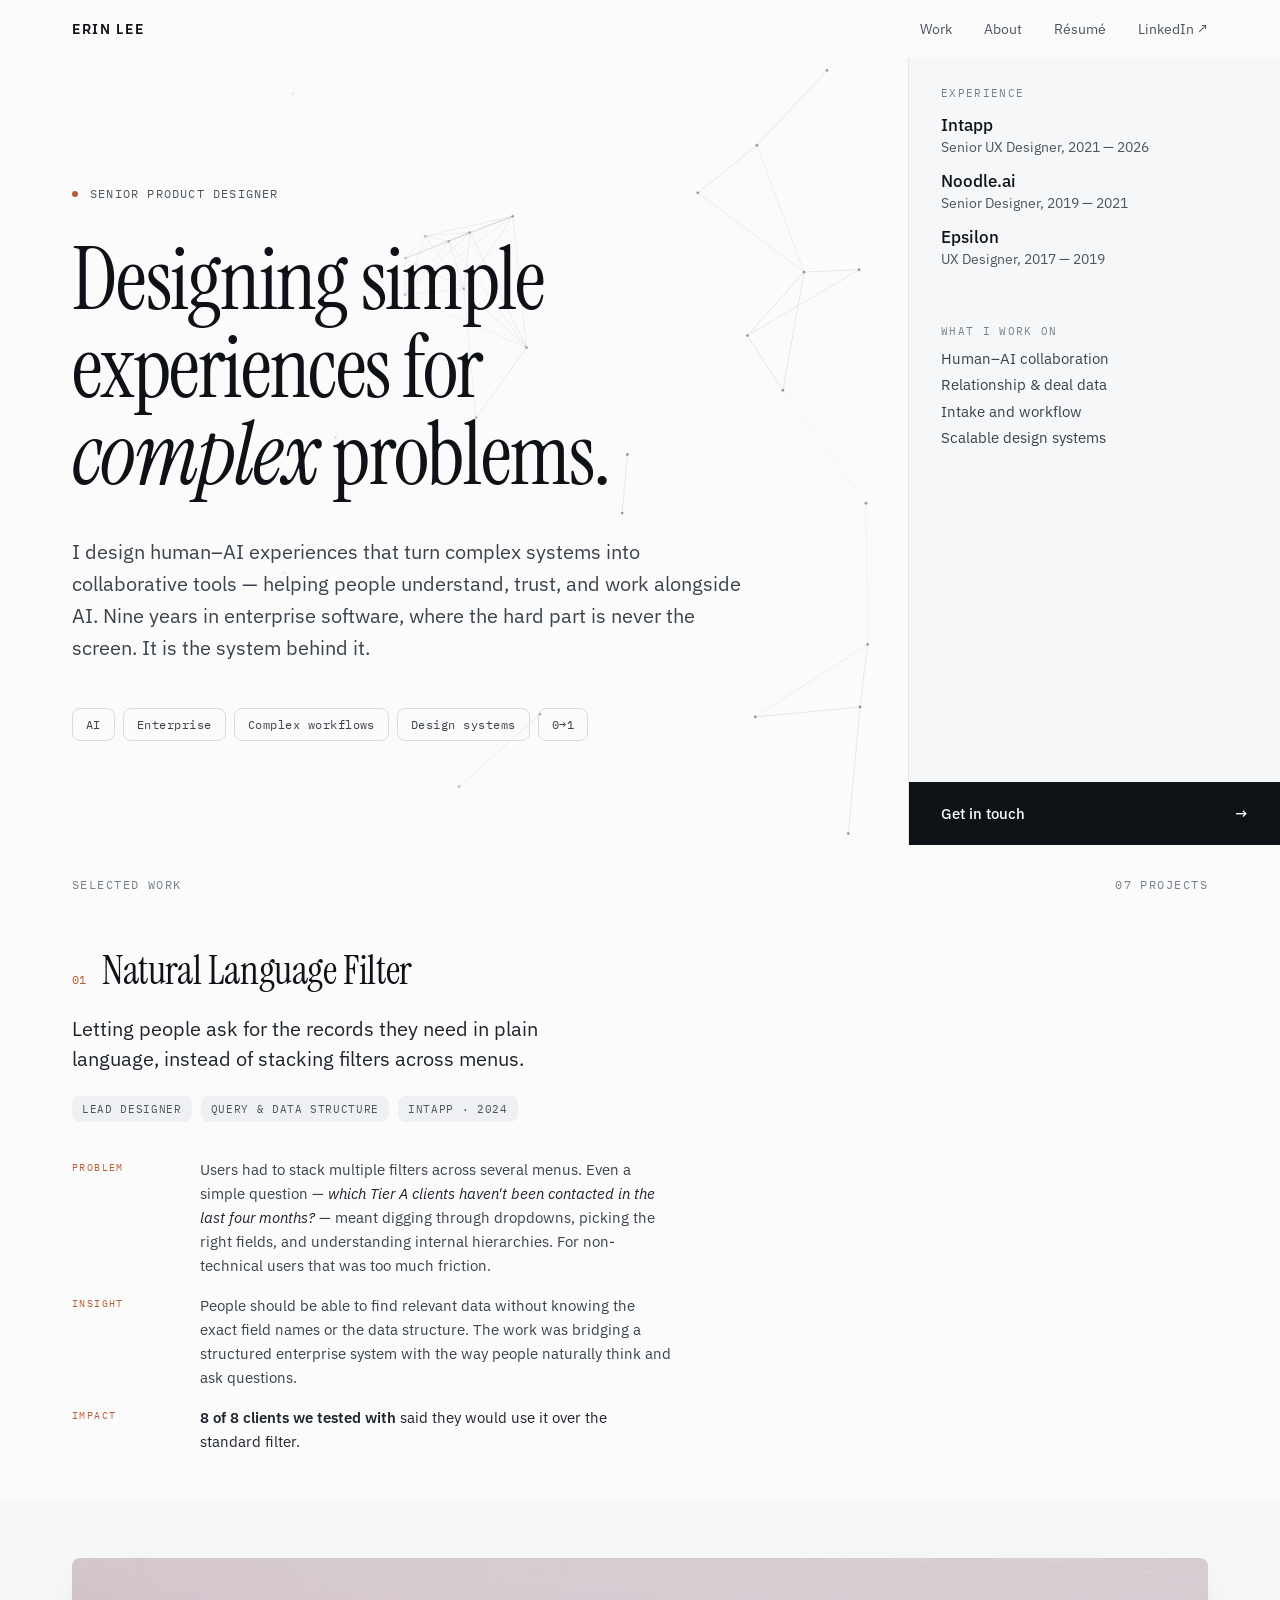
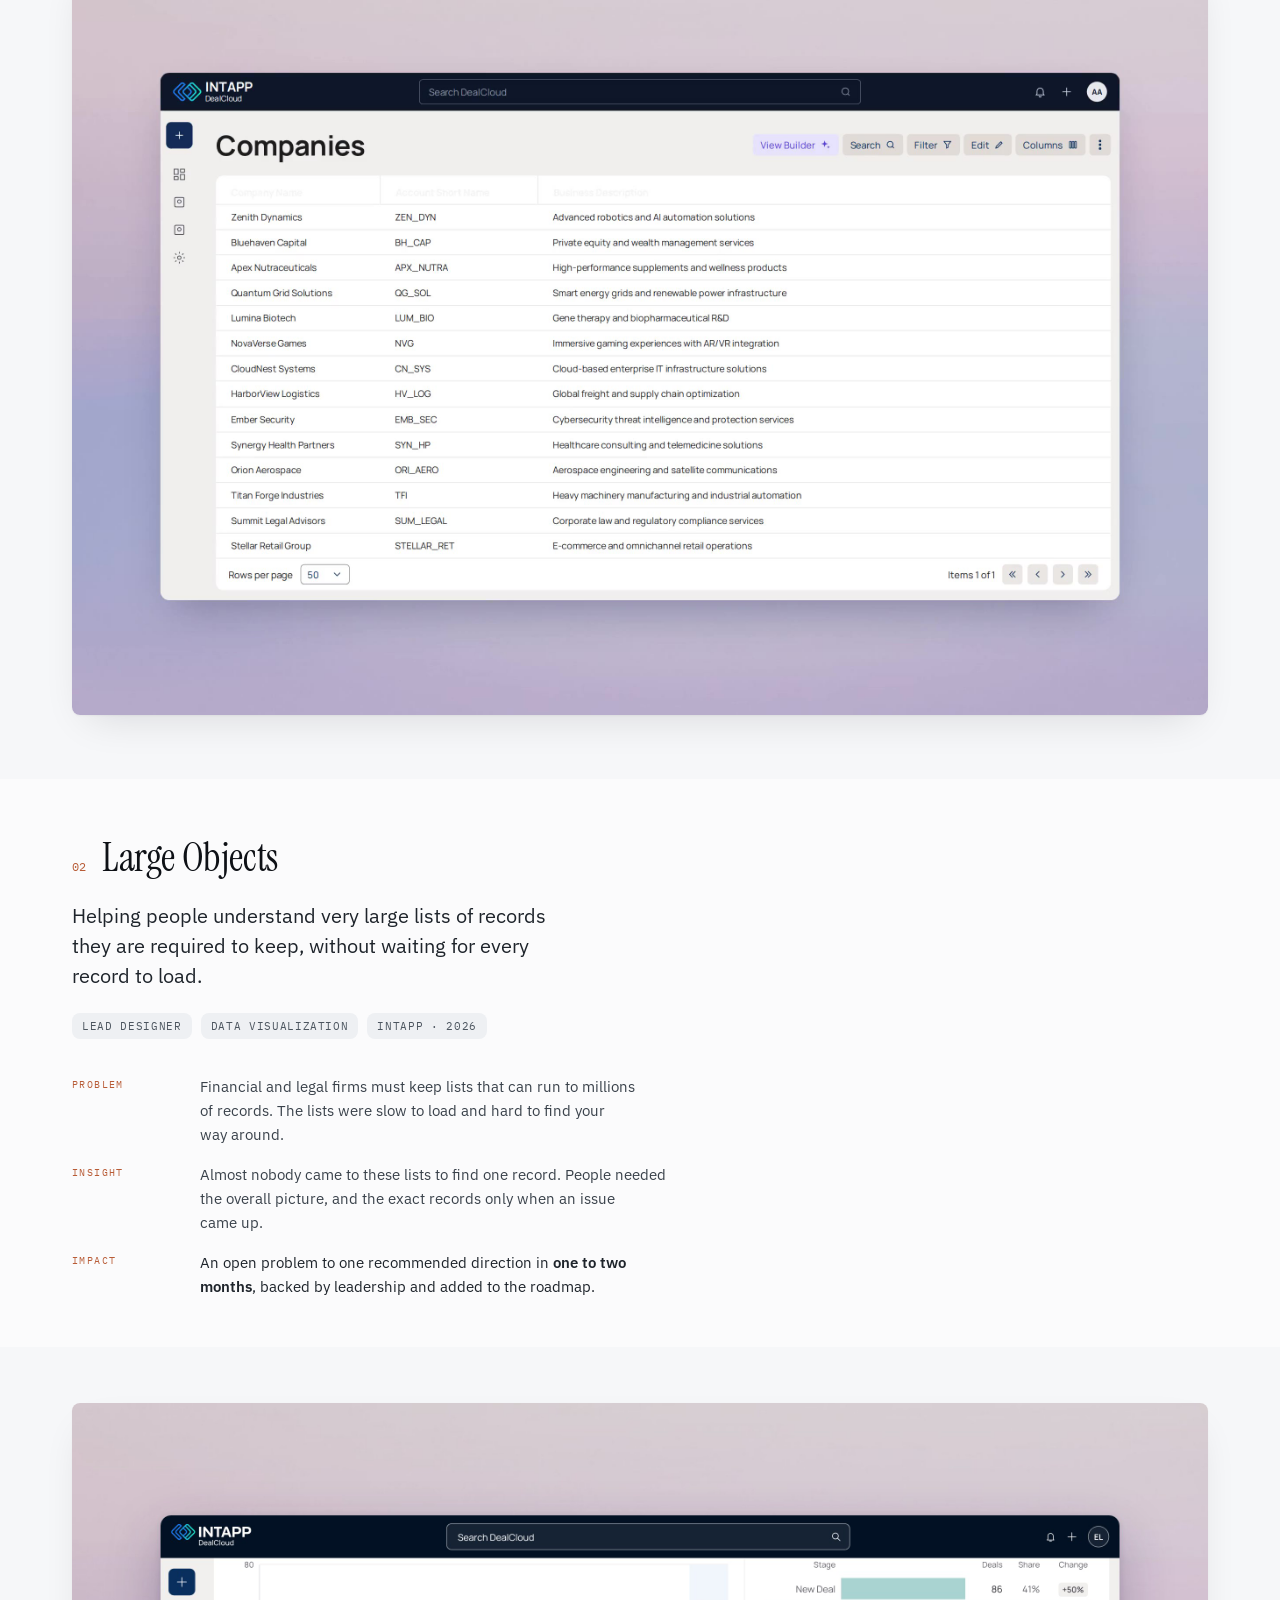
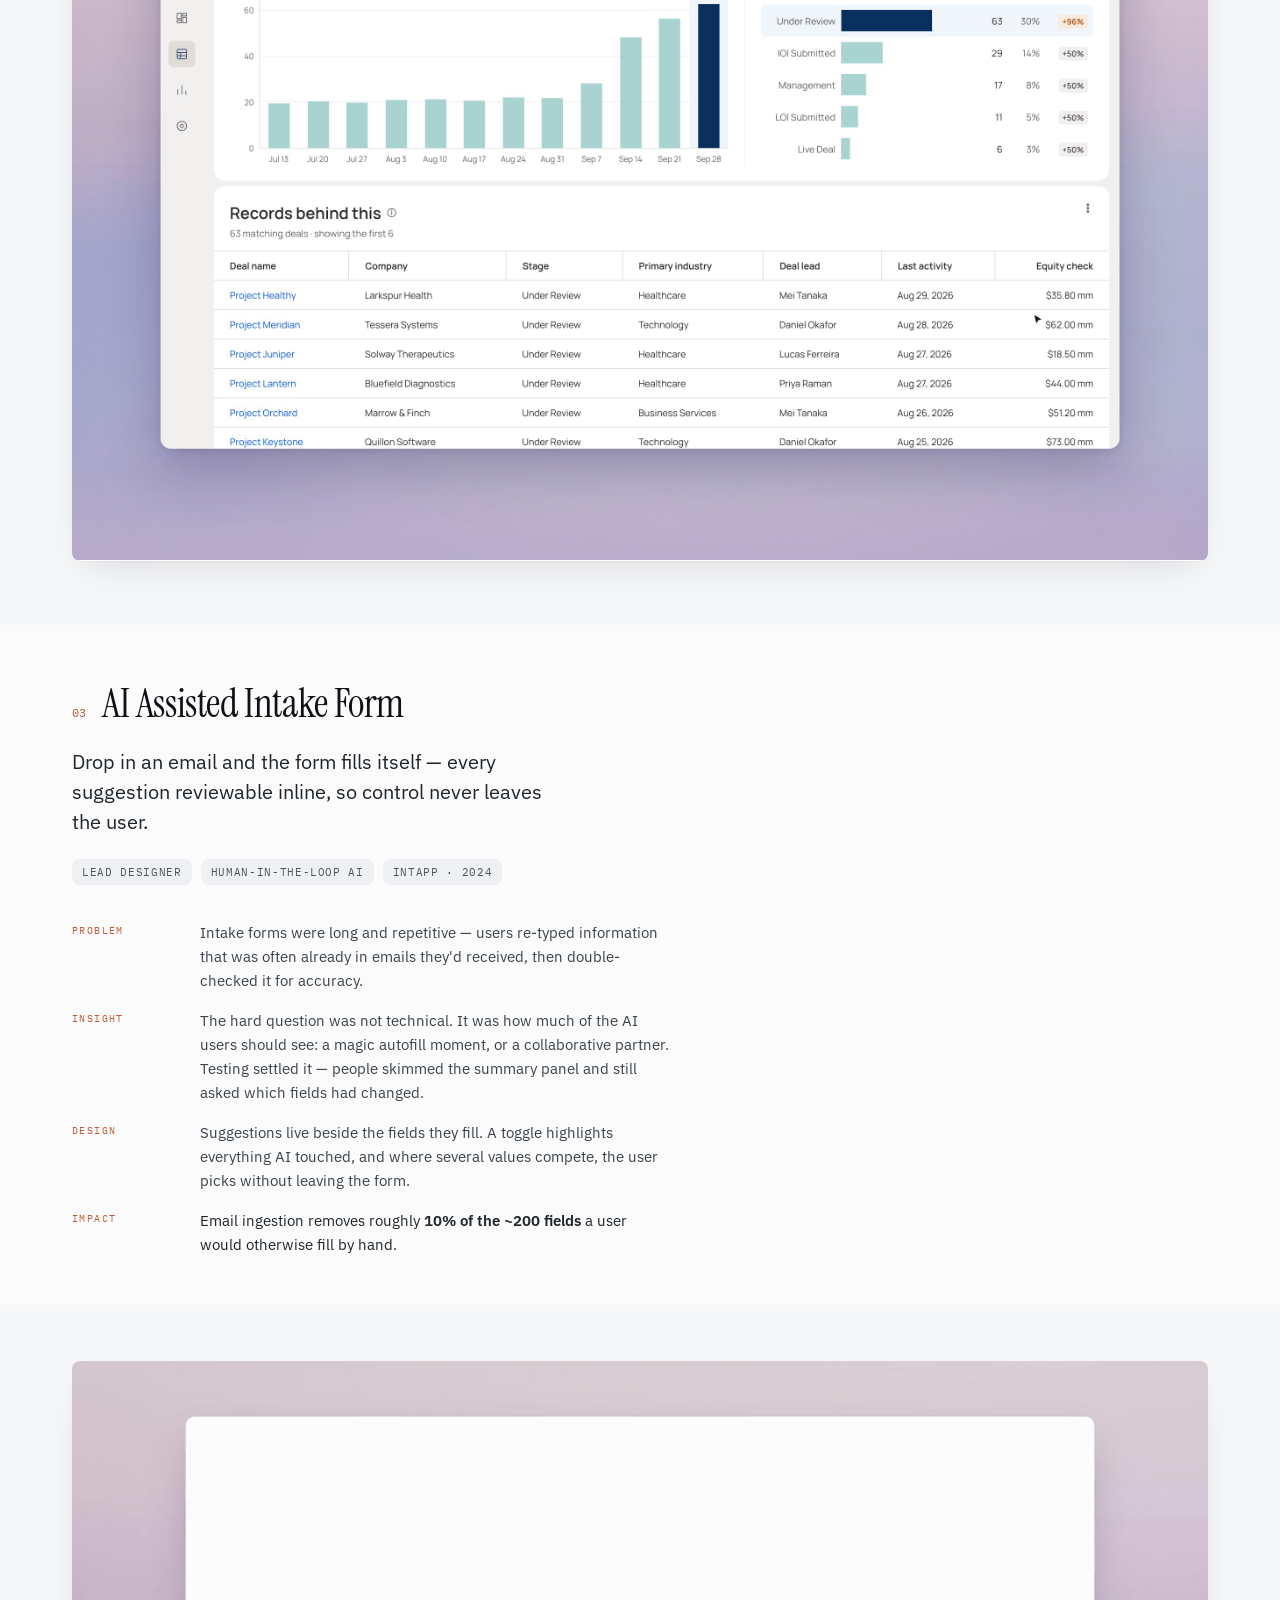
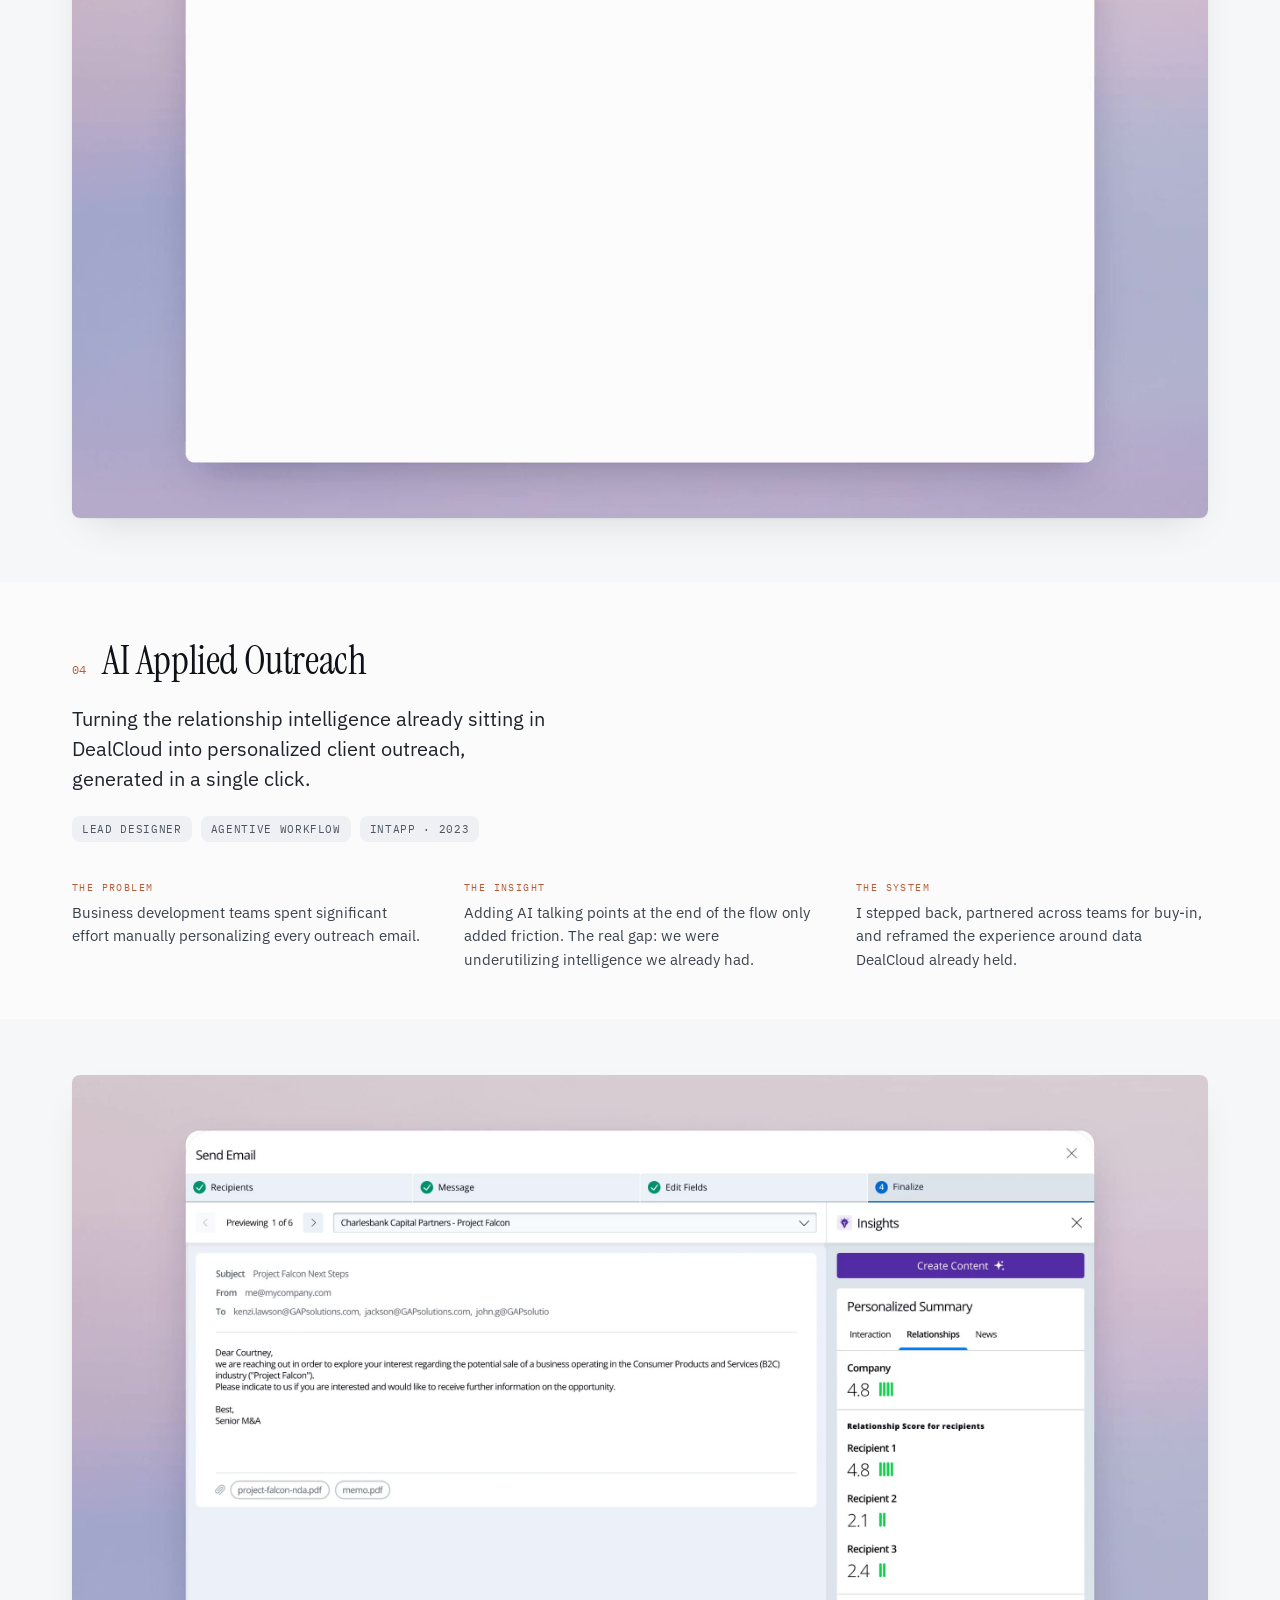
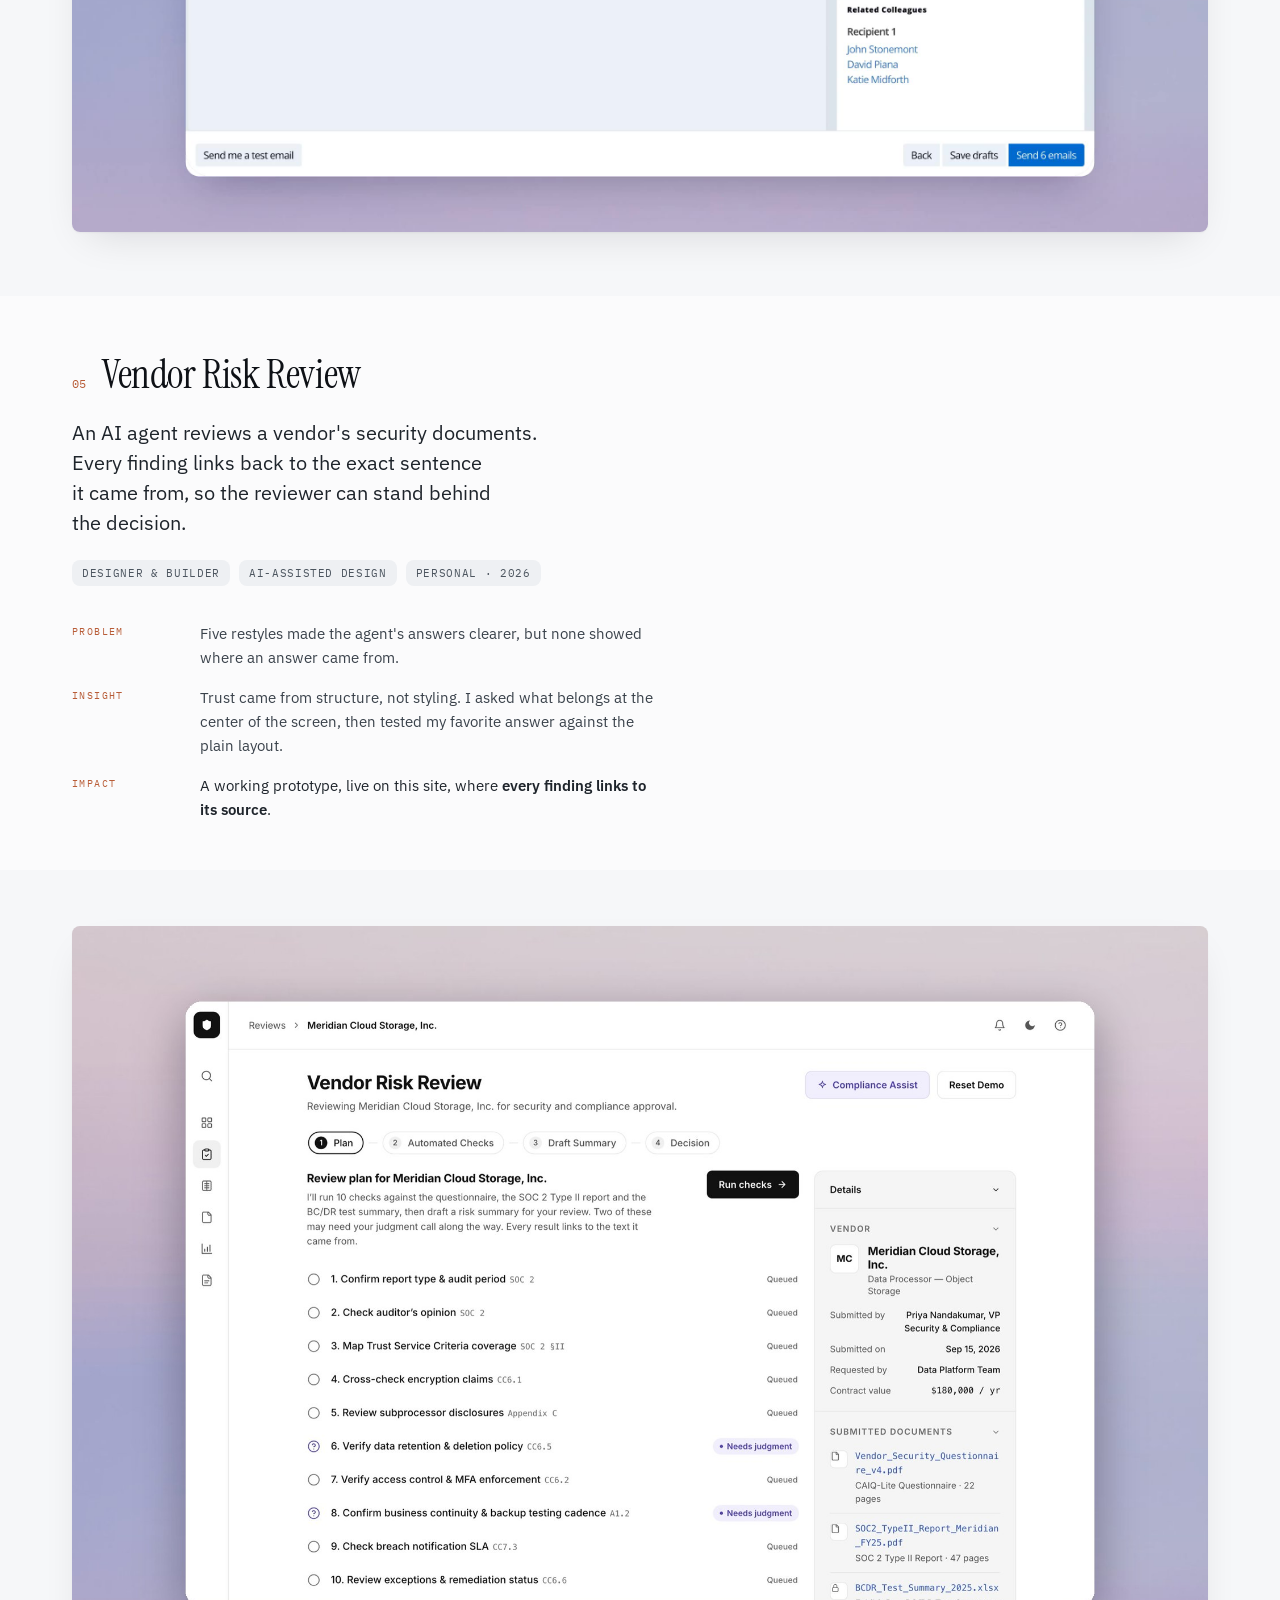
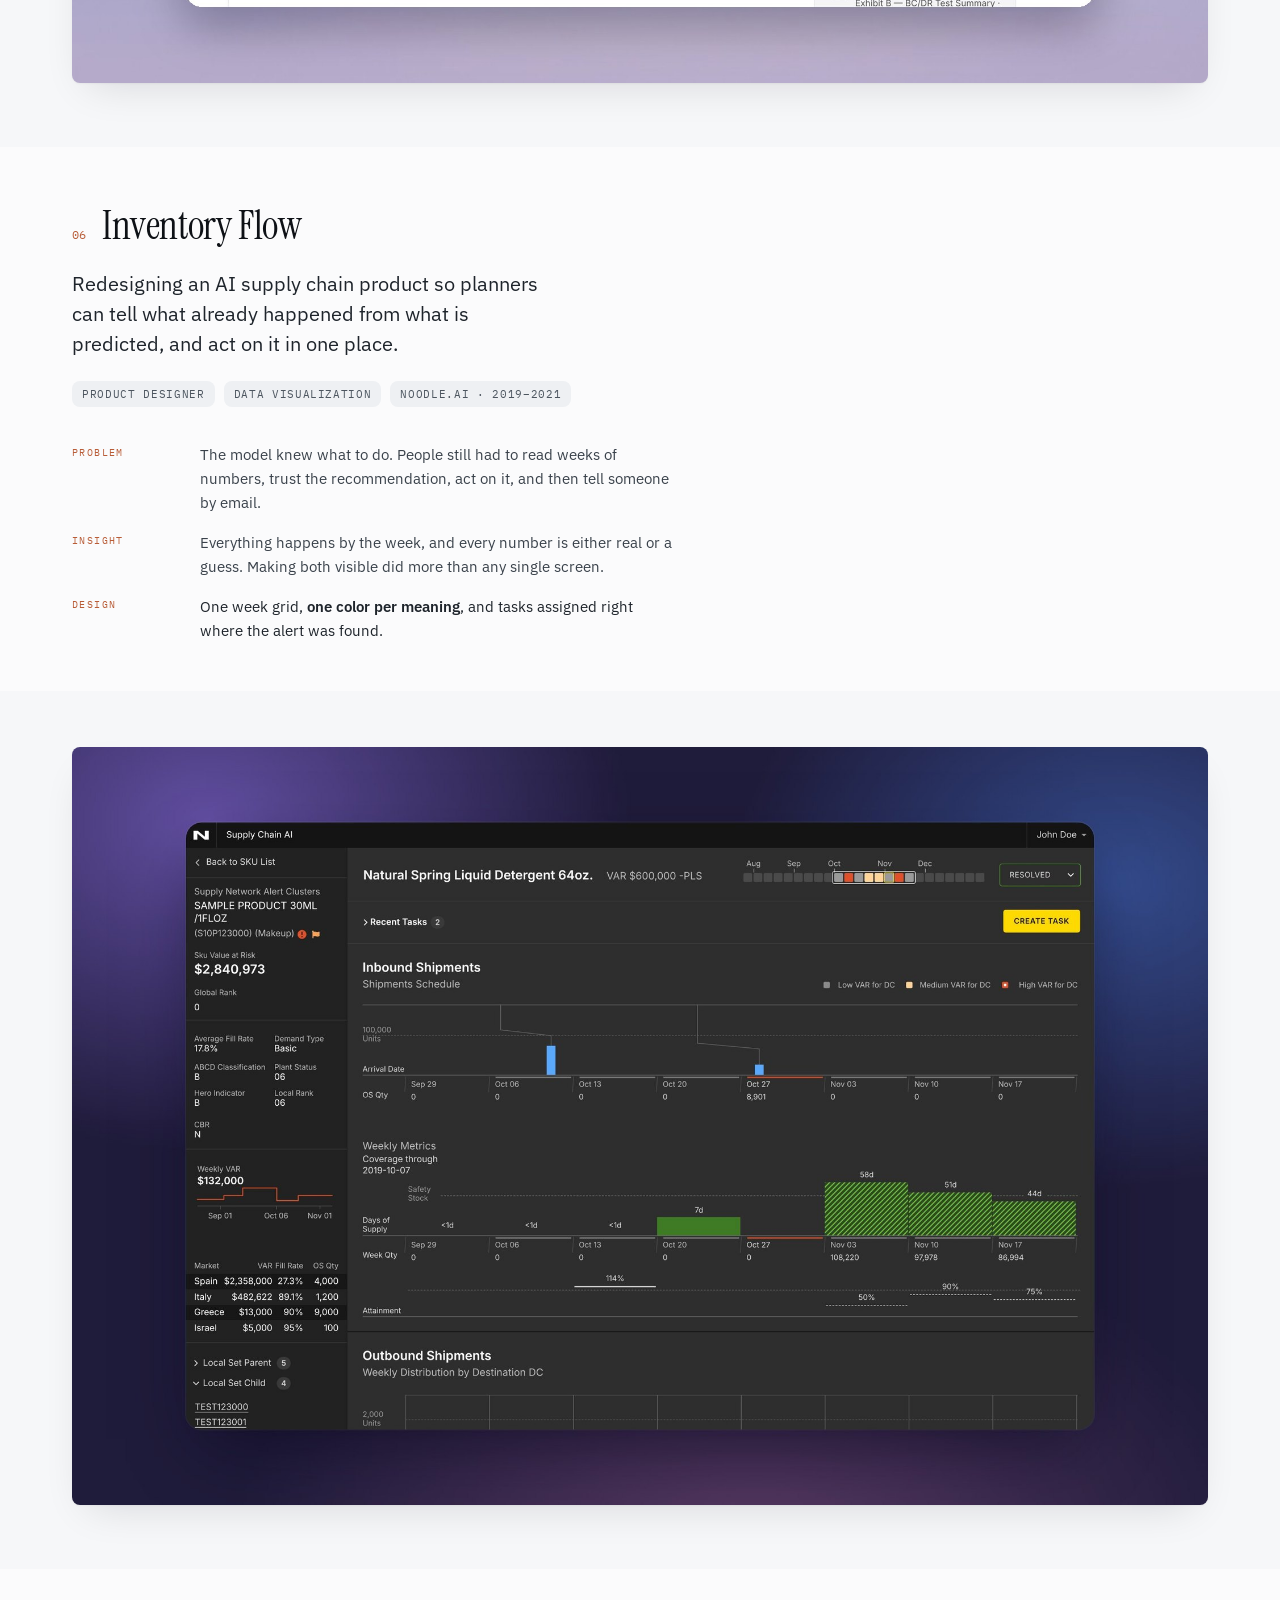
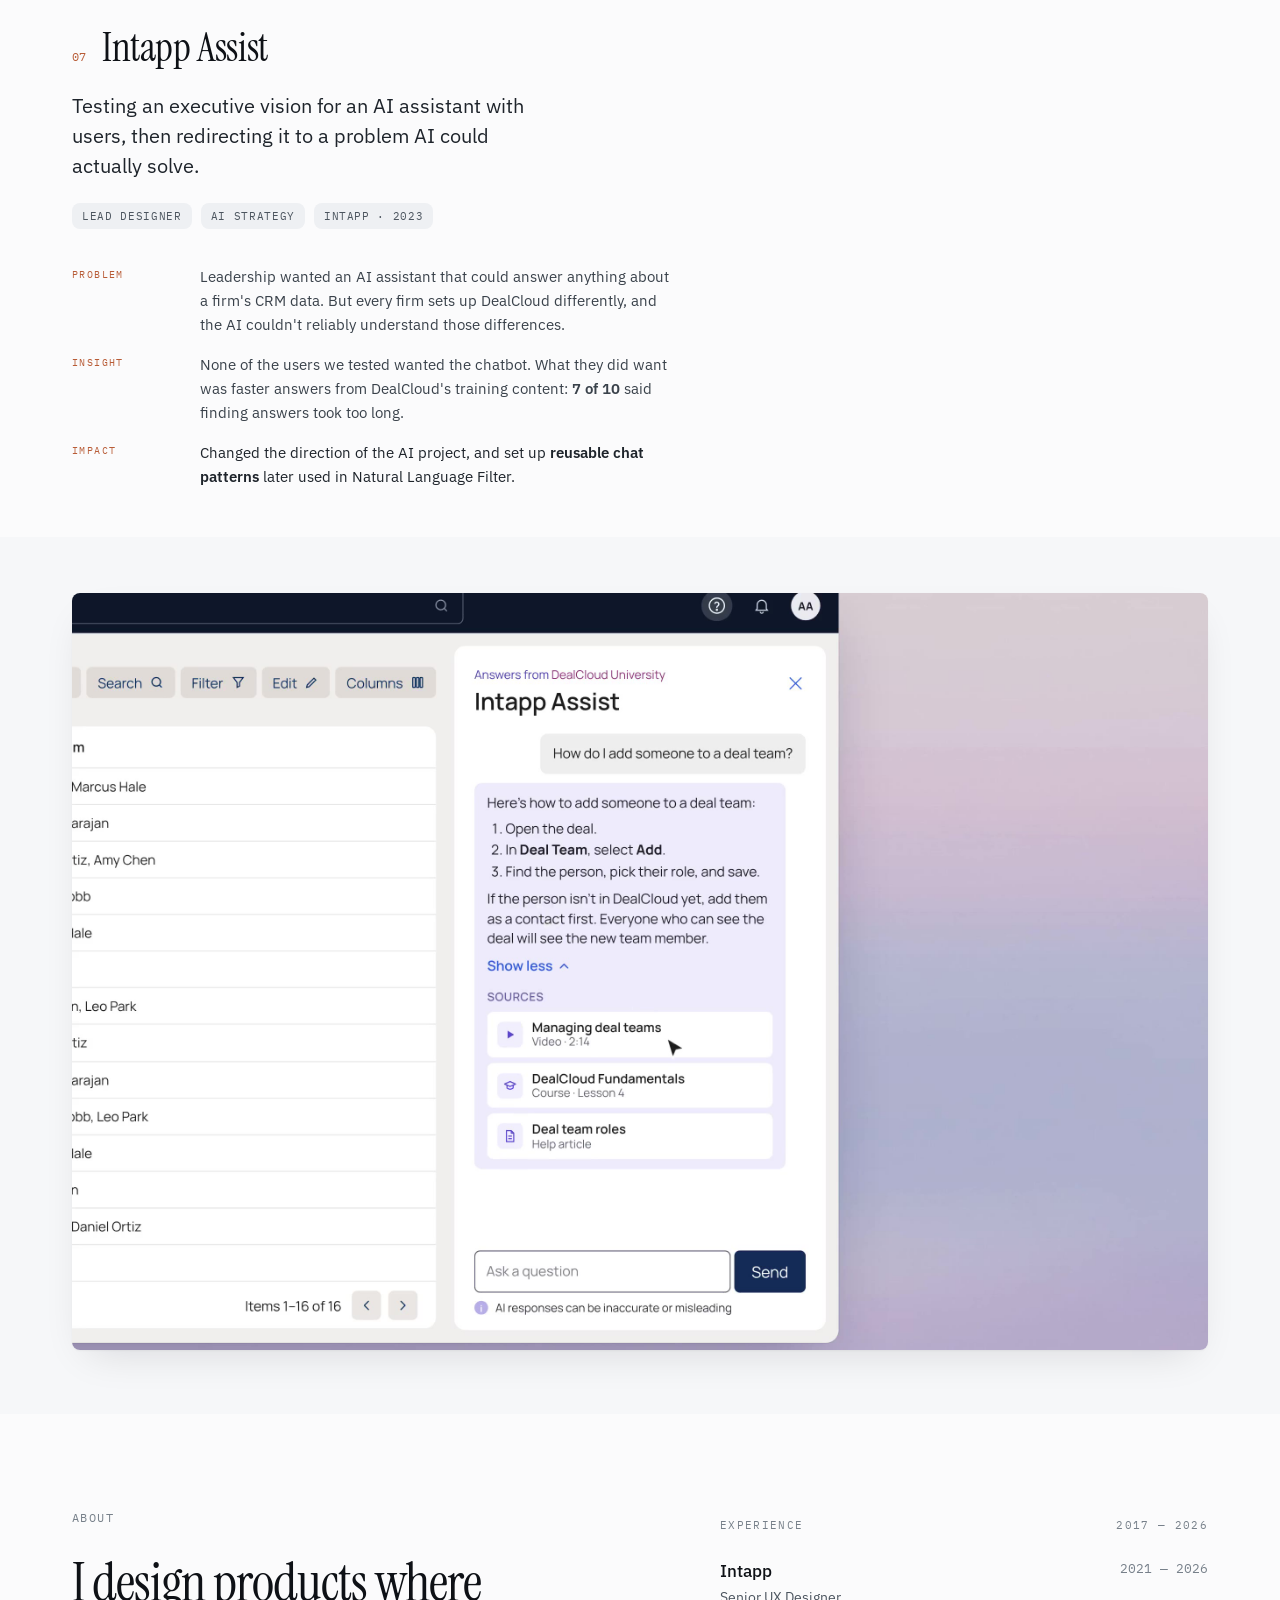
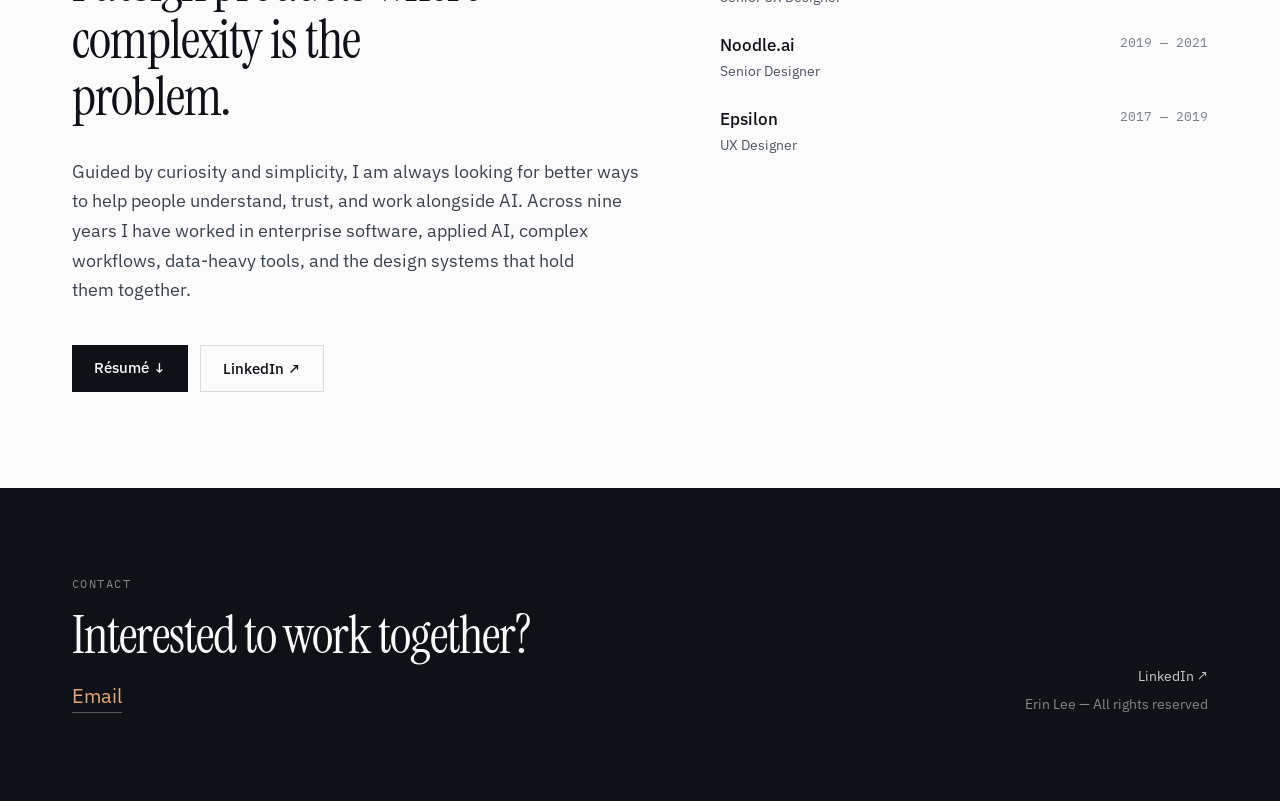
==== commit 3fb79b7d: "Intapp Assist: lower the sparkle in the menu icon Co-Authored-By: Claude Opus 5.5 <noreply@anthropic" ====
--- a/index.html
+++ b/index.html
@@ -313,7 +313,7 @@
       </div>
     </div>
     <div class="project__band">
-      <video src="assets/video/assist-cover.mp4?v=3" poster="assets/images/assist-cover-poster.jpg?v=3" width="2592" height="1728" autoplay muted loop playsinline preload="metadata" aria-label="Intapp Assist — a user asks how to do something in DealCloud and gets a short answer with its sources"></video>
+      <video src="assets/video/assist-cover.mp4?v=4" poster="assets/images/assist-cover-poster.jpg?v=4" width="2592" height="1728" autoplay muted loop playsinline preload="metadata" aria-label="Intapp Assist — a user asks how to do something in DealCloud and gets a short answer with its sources"></video>
     </div>
   </a>
 
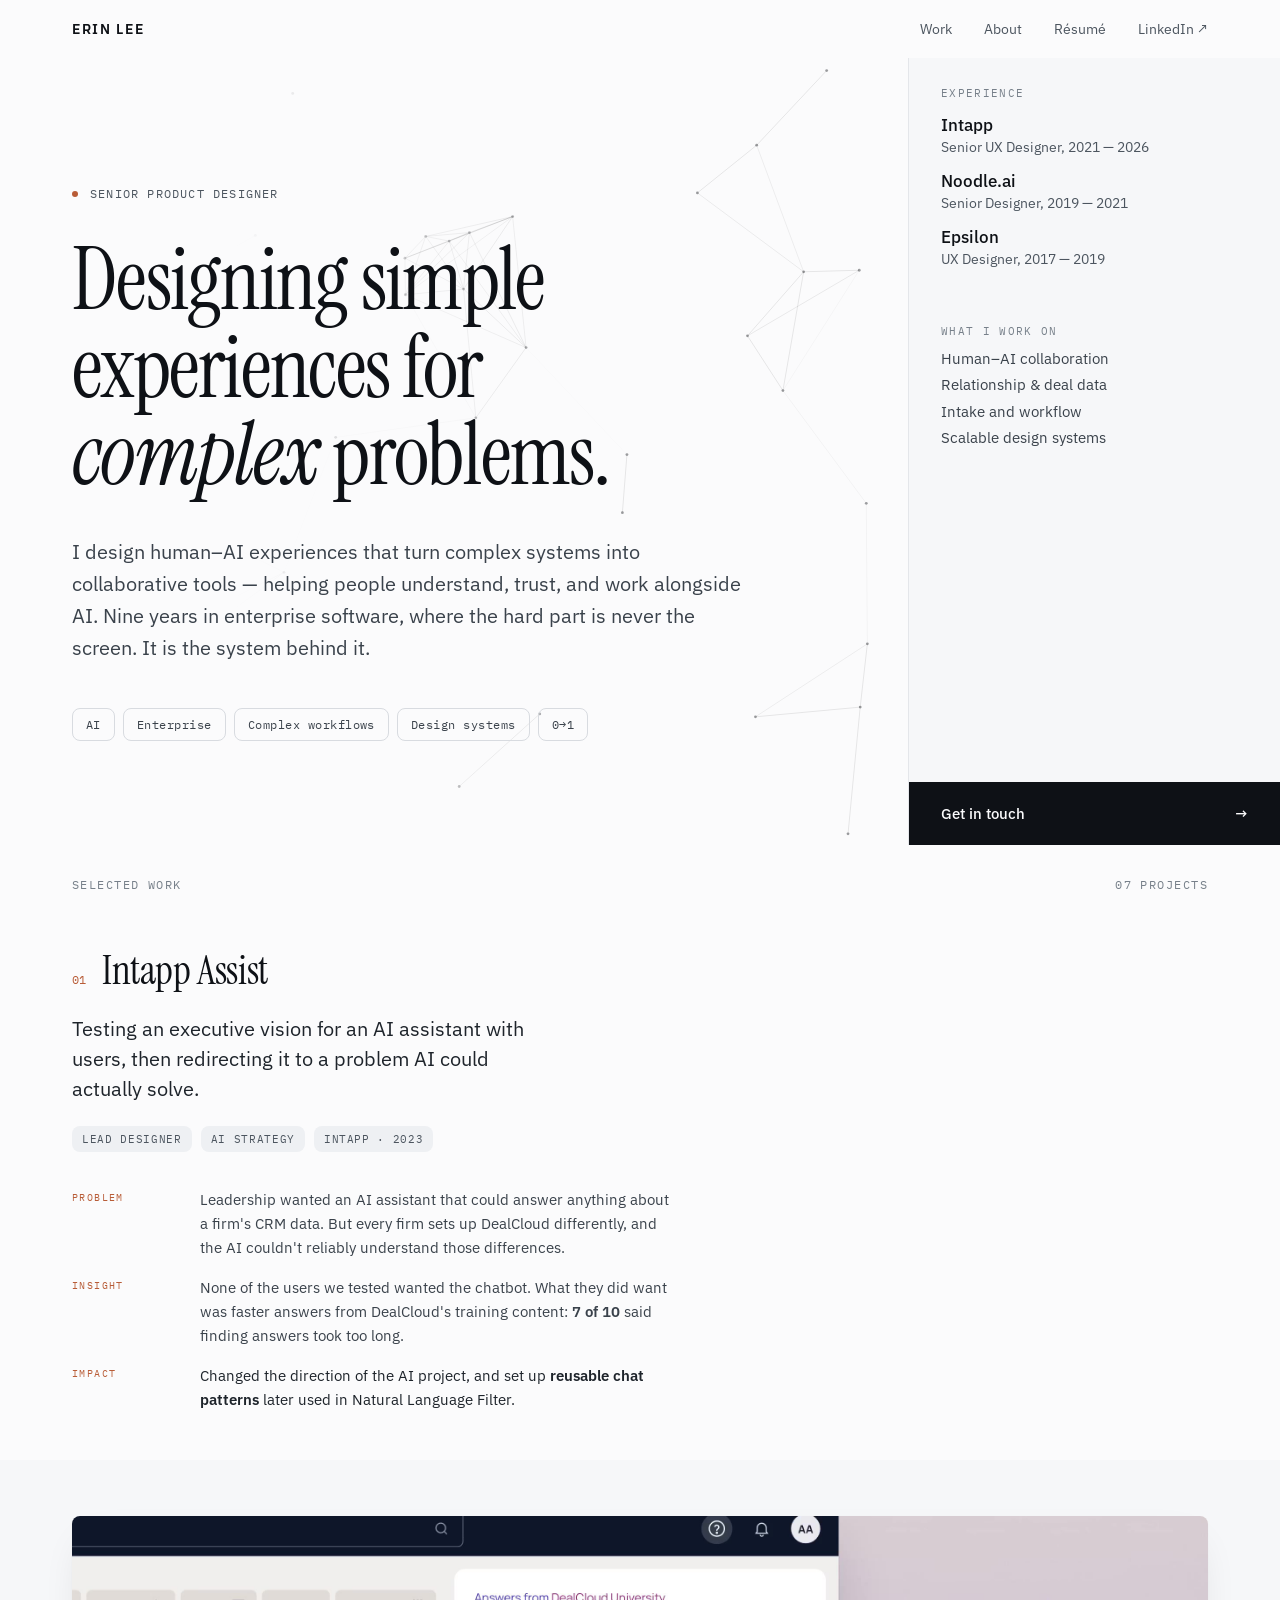
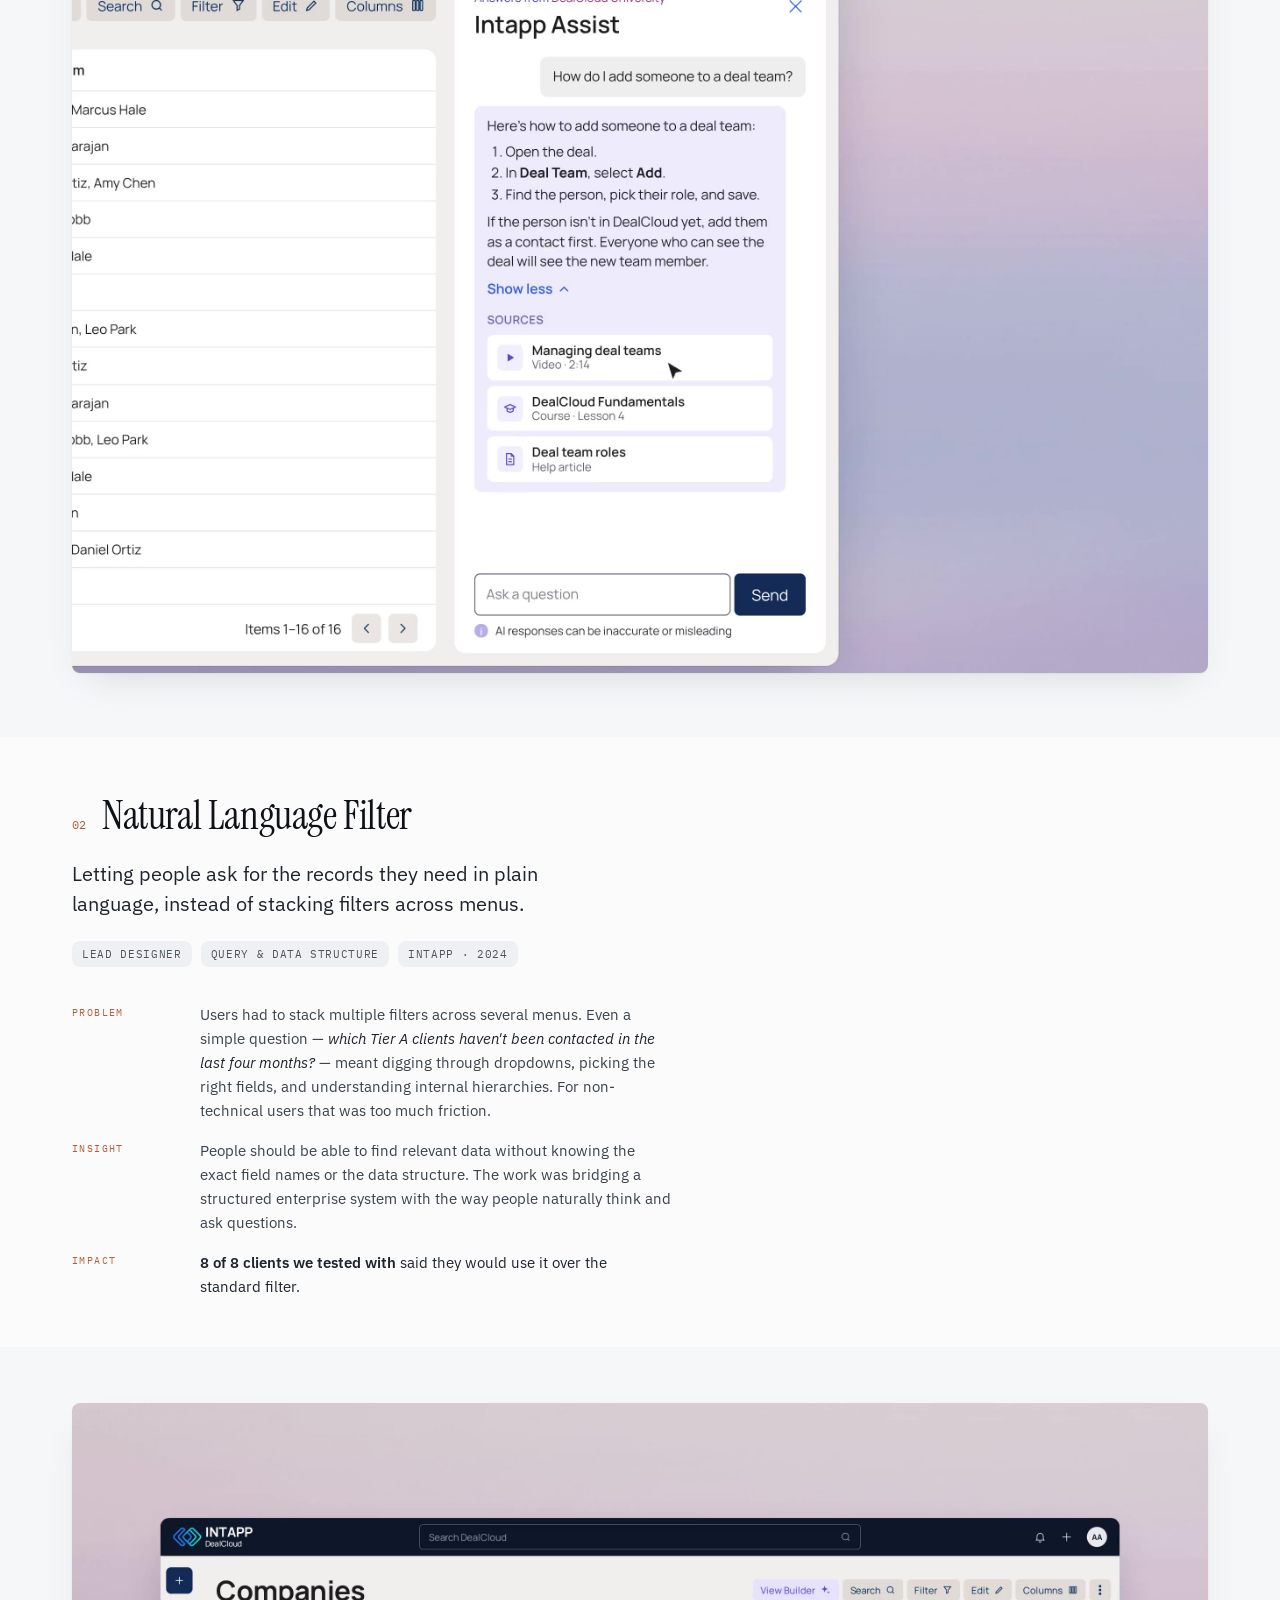
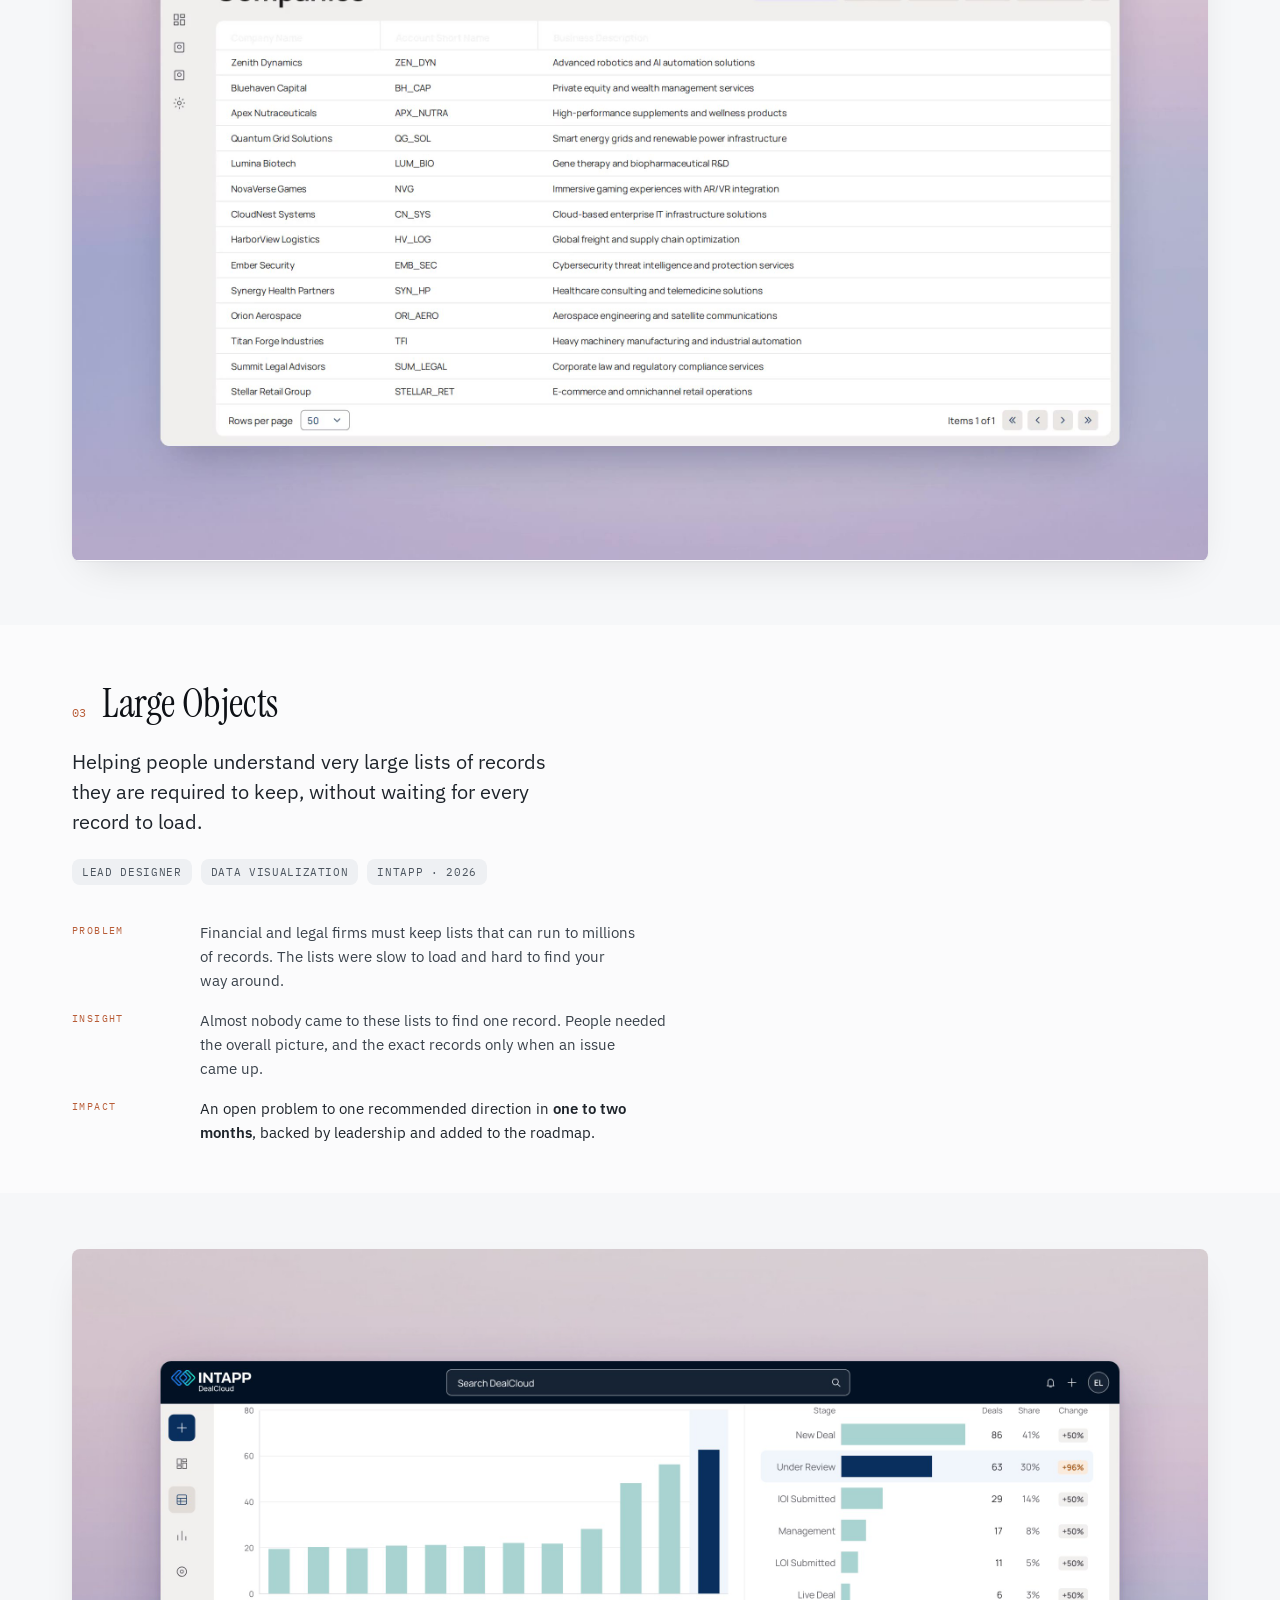
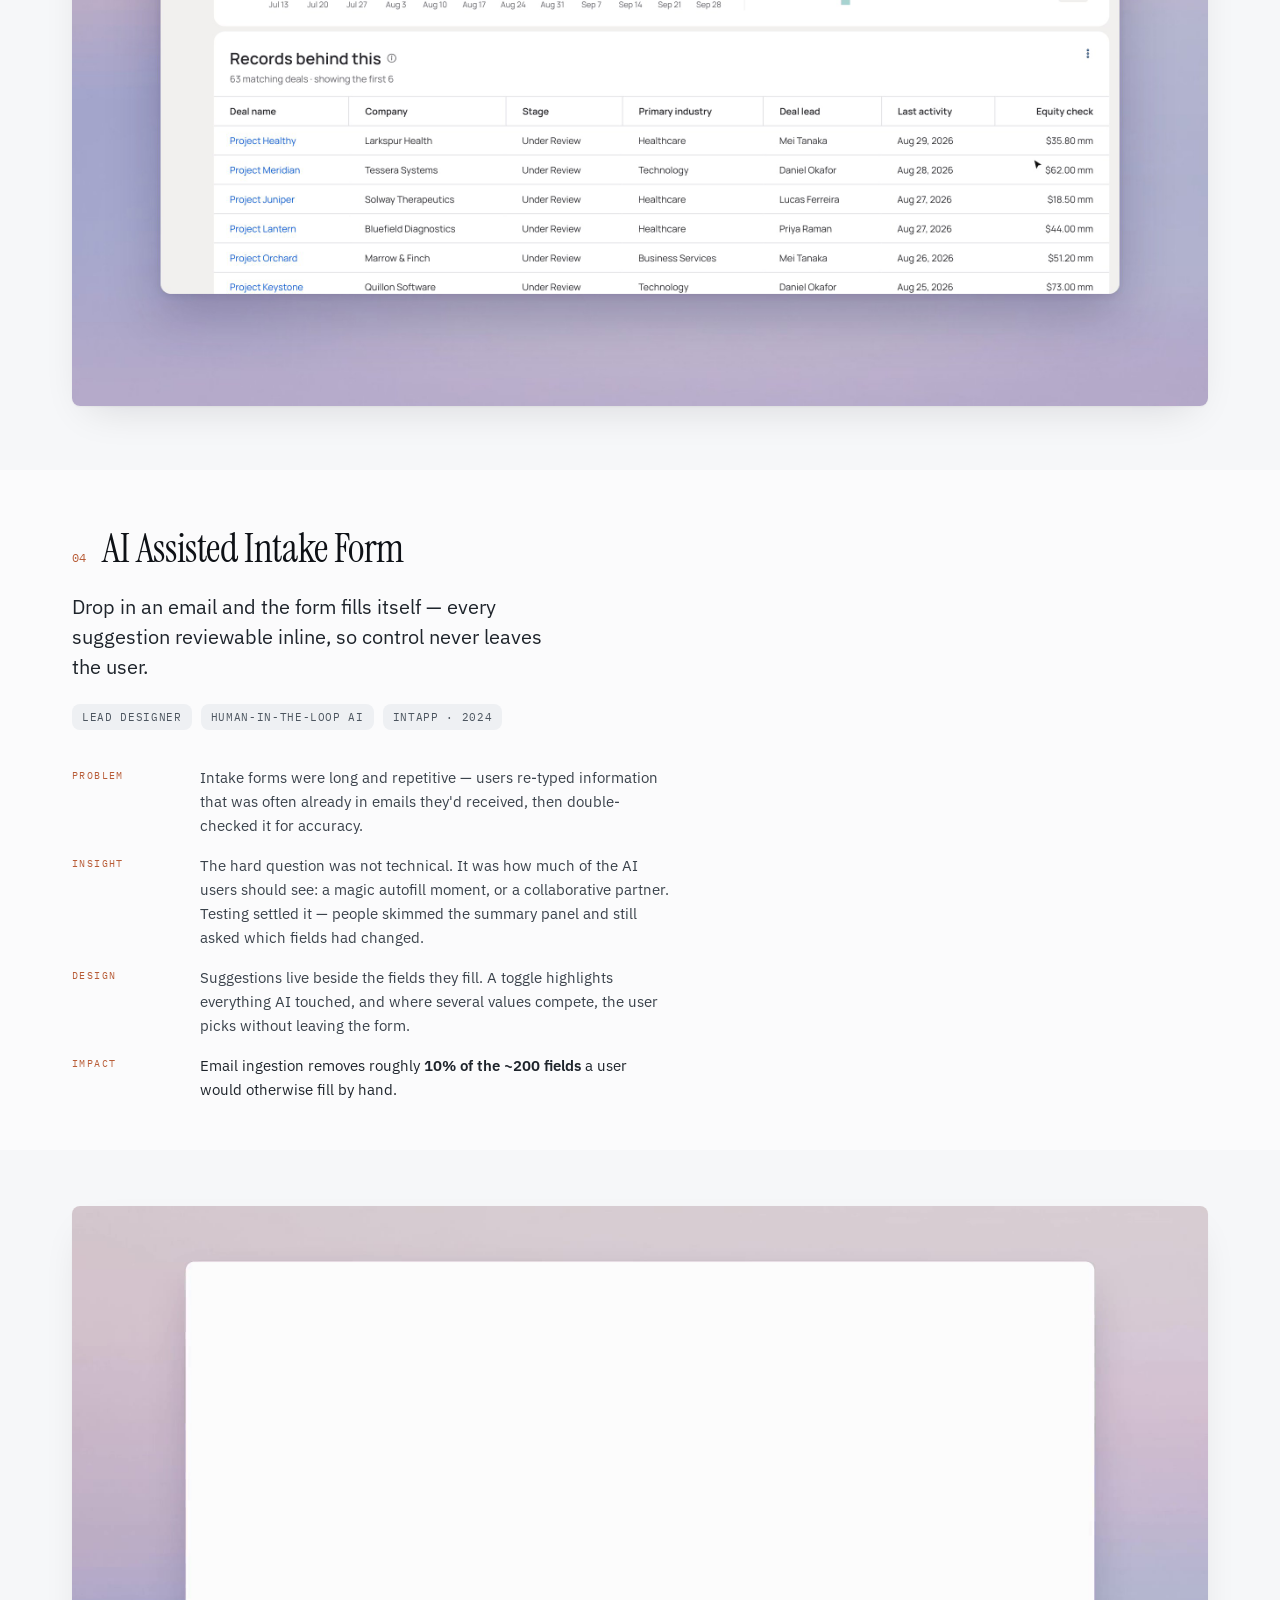
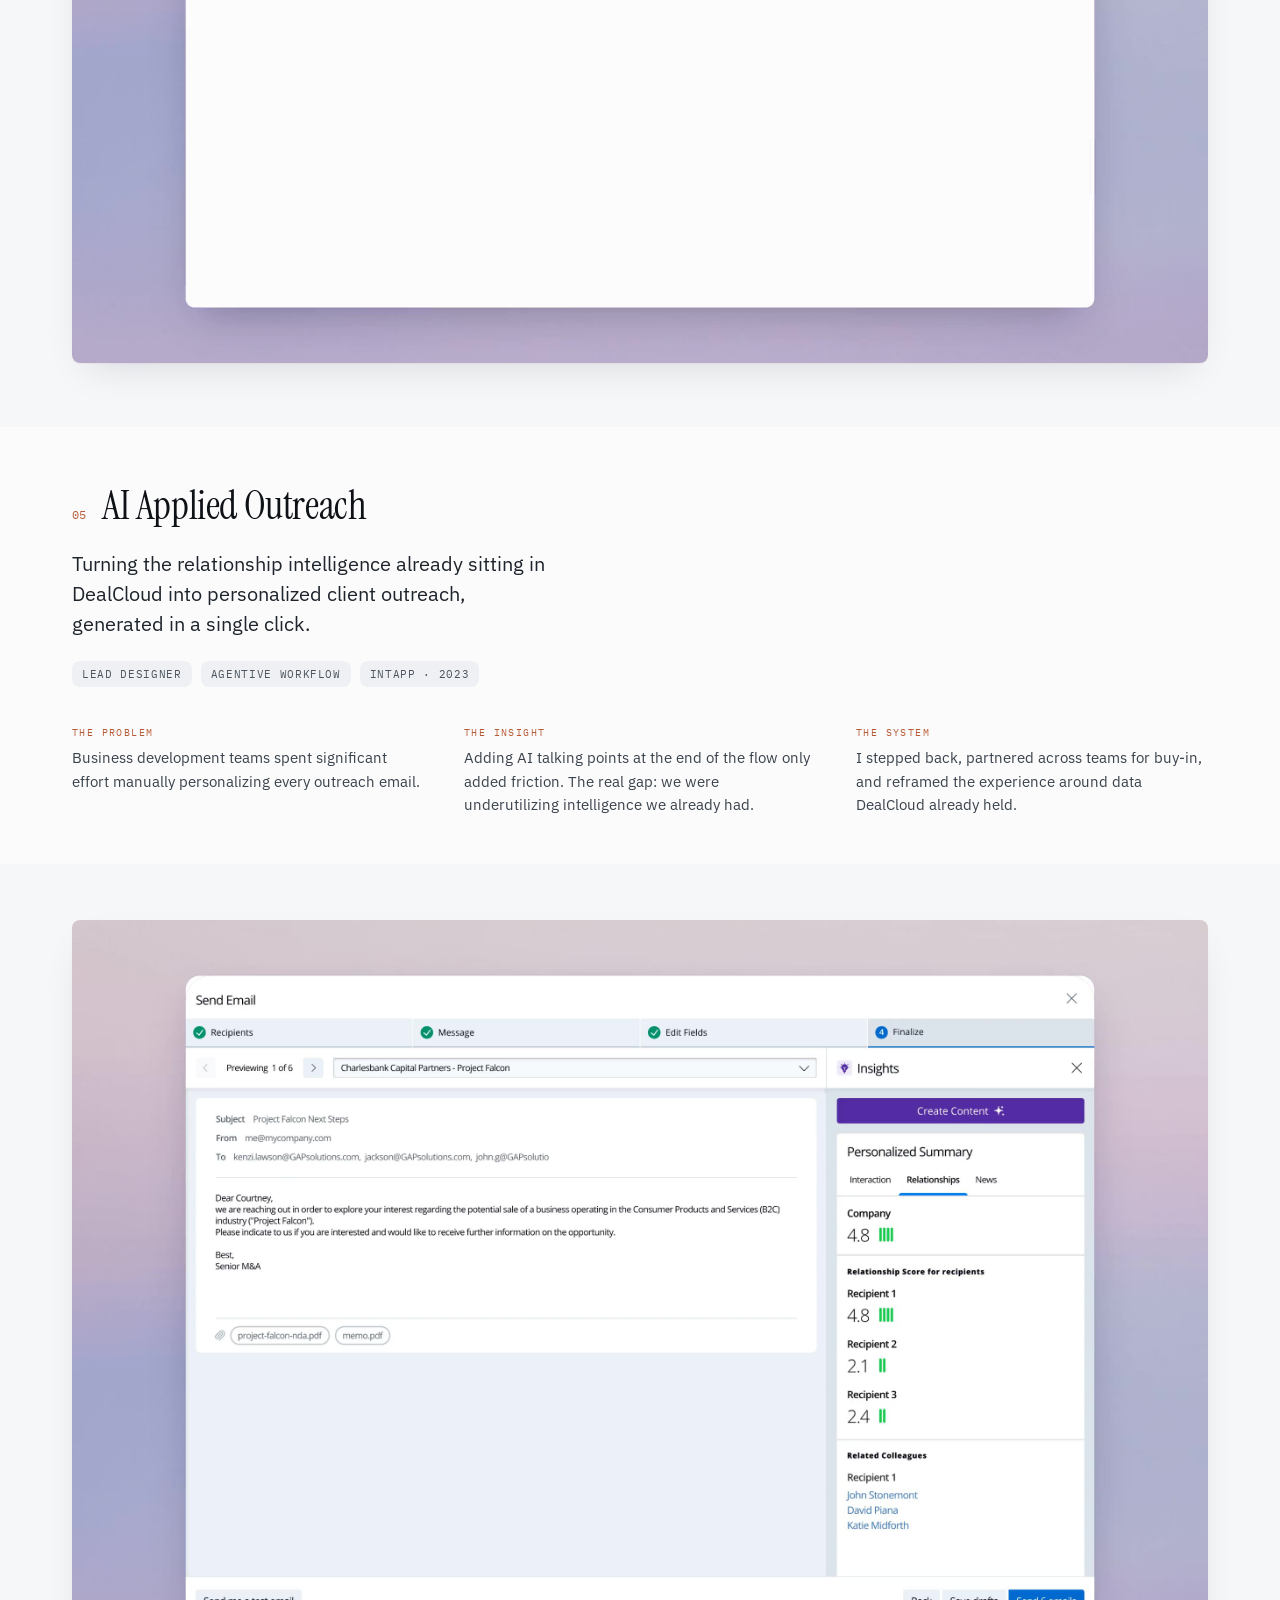
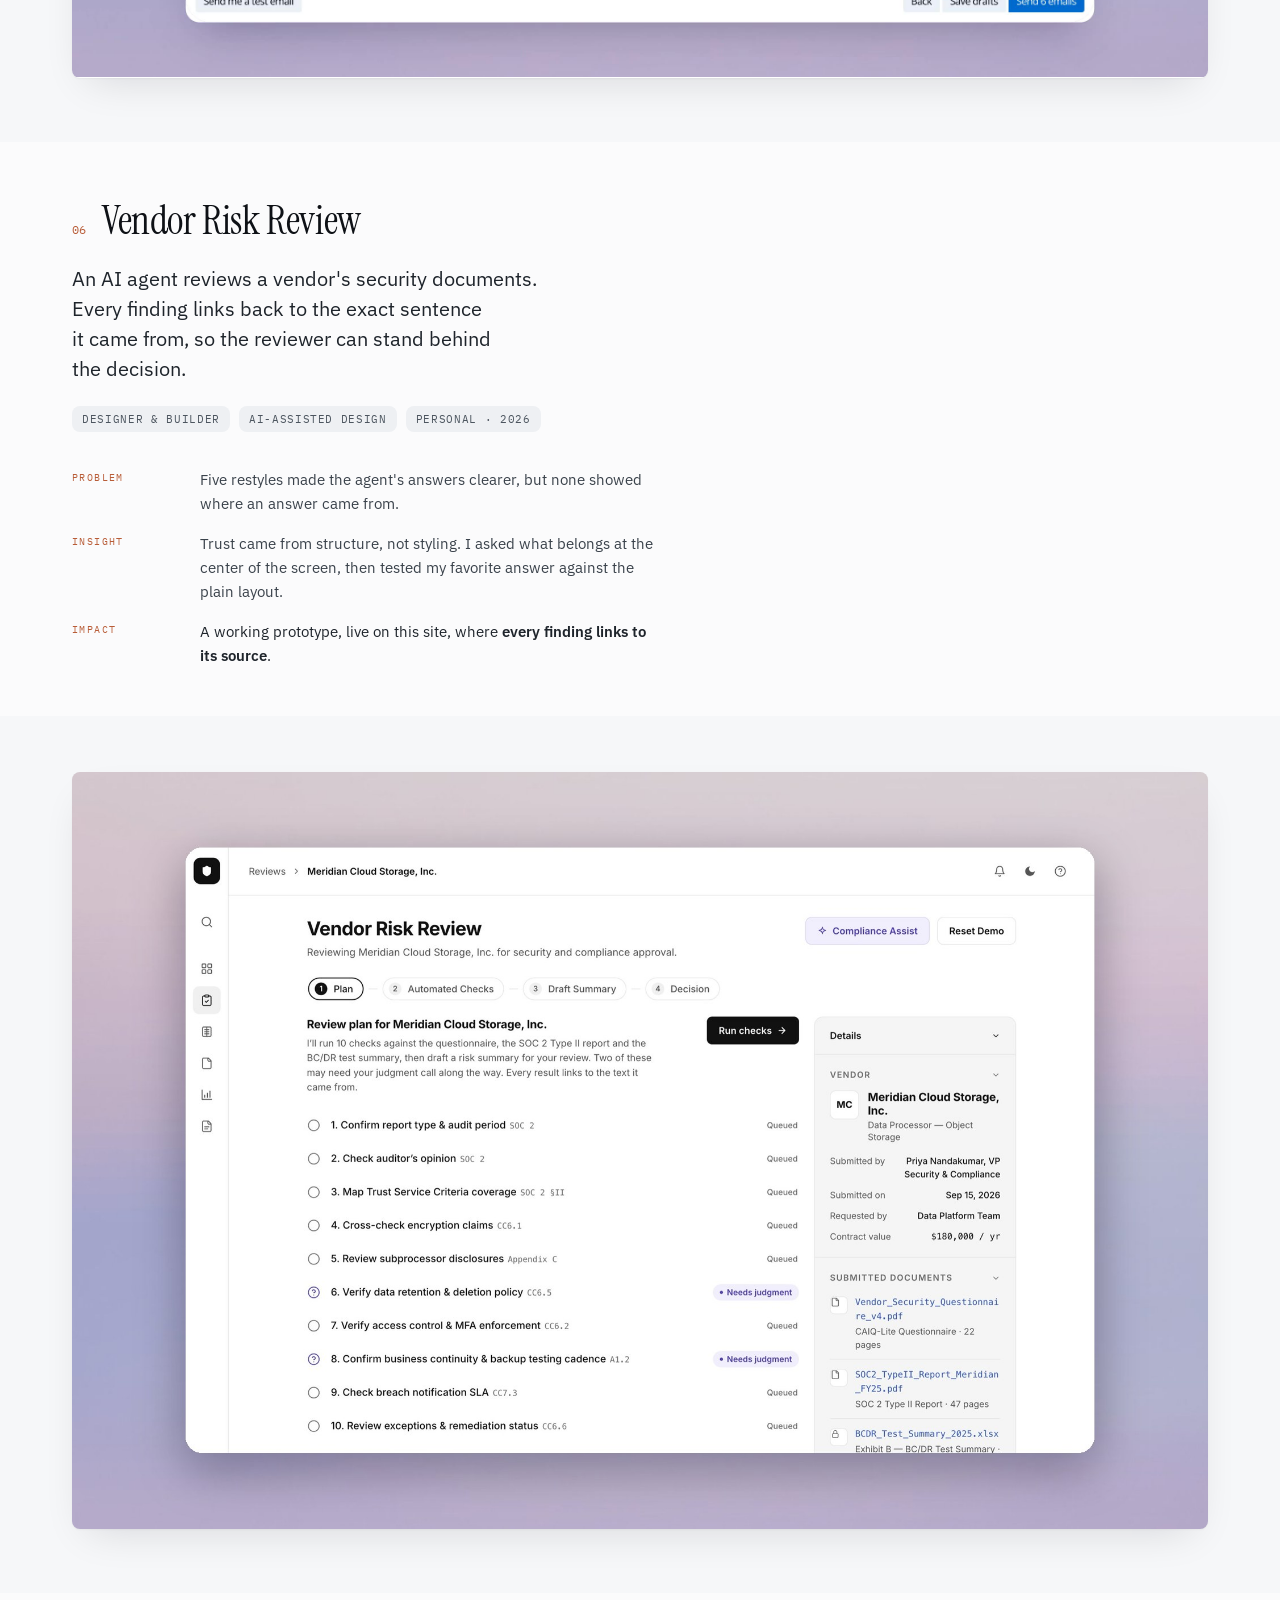
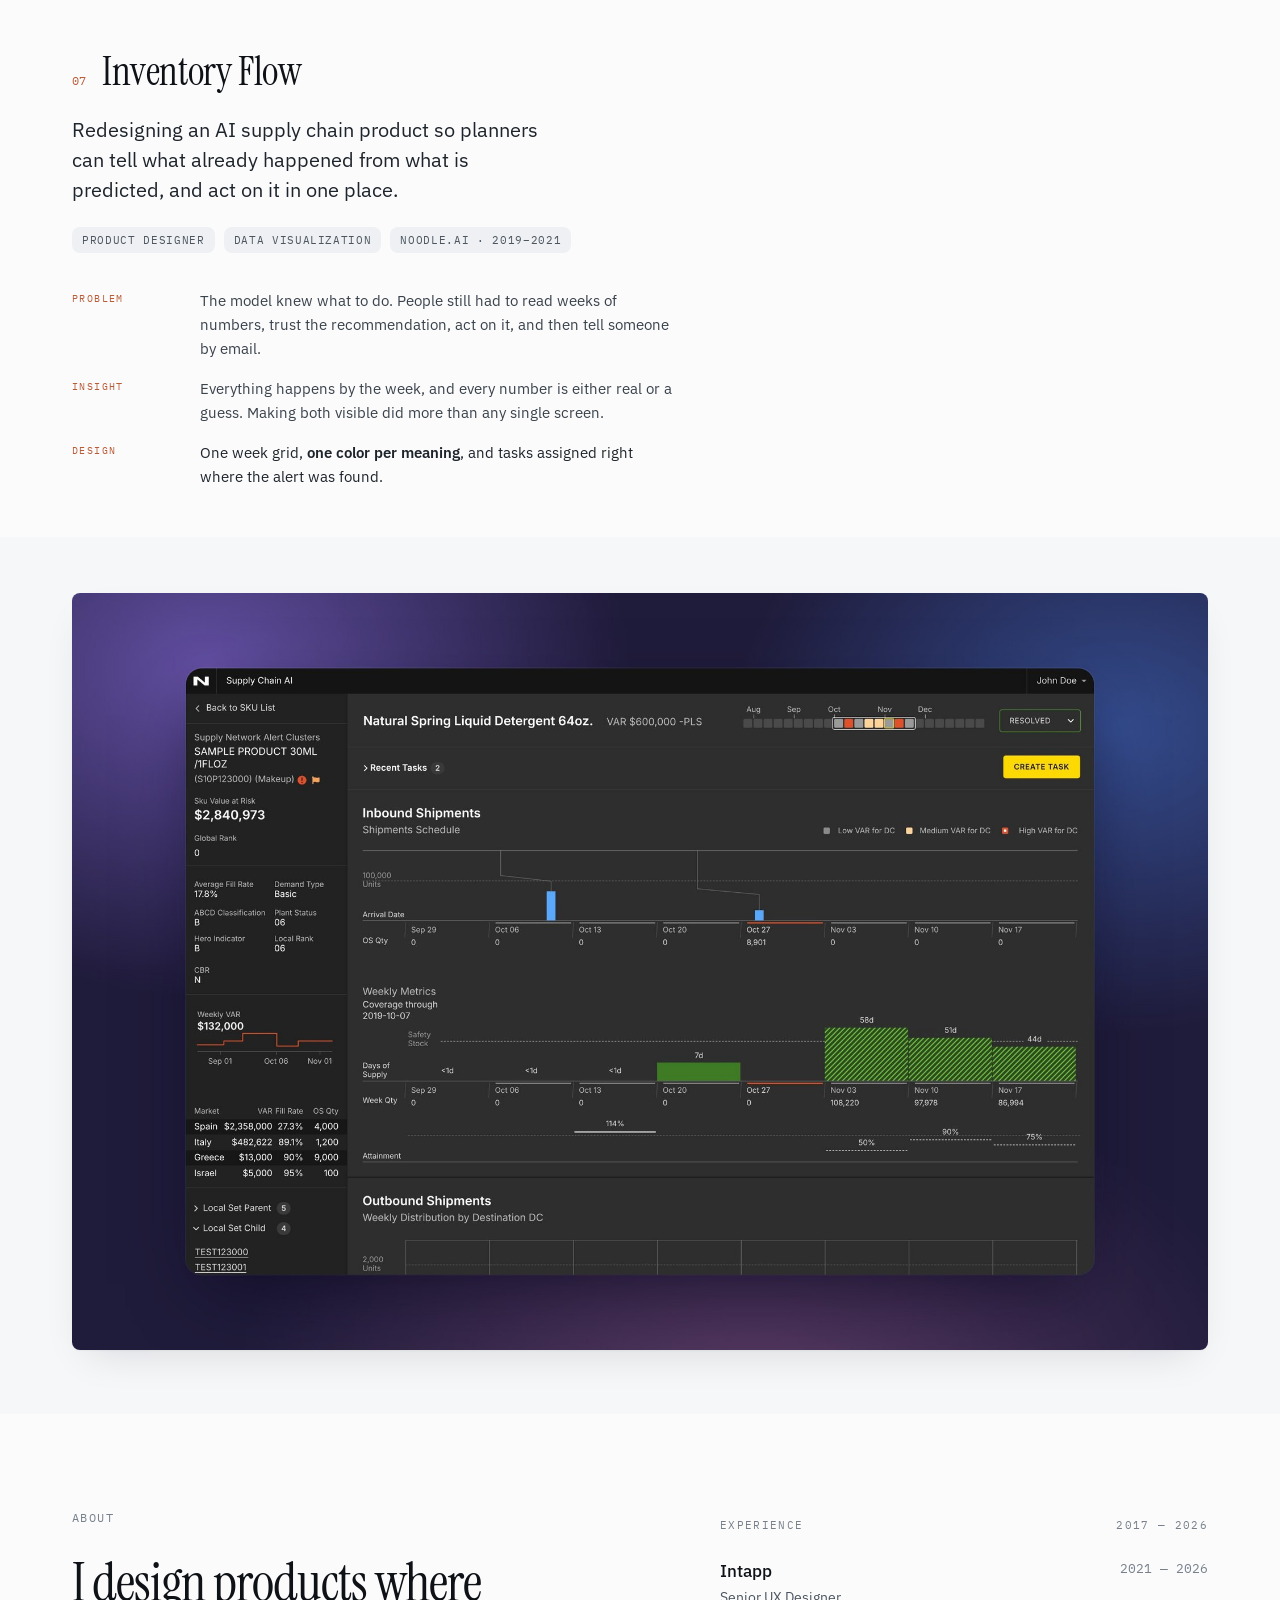
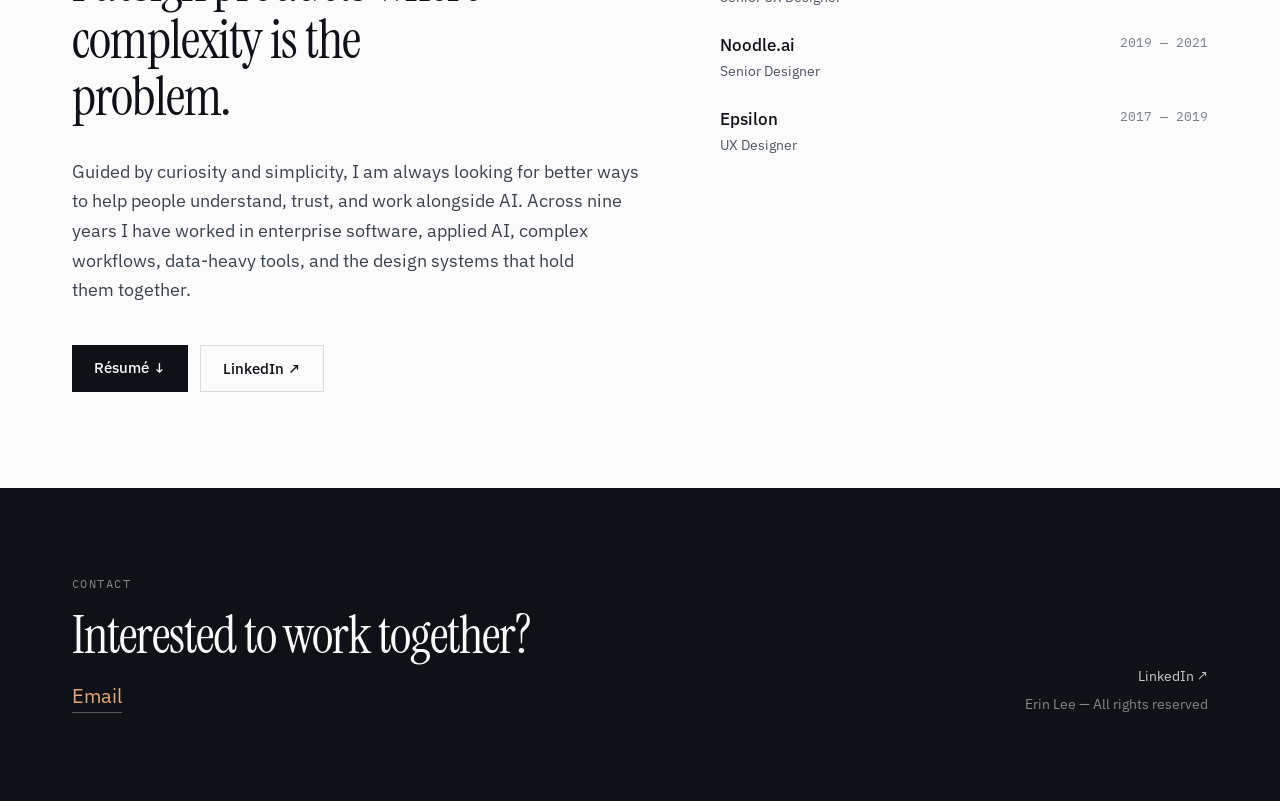
==== commit 66211a34: "Move Intapp Assist to the top of the homepage and renumber projects Order: Assist, NLF, Large Object" ====
--- a/index.html
+++ b/index.html
@@ -89,10 +89,42 @@
     <span>Selected work</span><span>07 projects</span>
   </div>
 
+  <a href="intapp-assist.html" class="project">
+    <div class="project__text">
+      <div class="project__title">
+        <span class="project__num">01</span>
+        <h2 class="project__name">Intapp Assist</h2>
+      </div>
+      <p class="project__pitch">Testing an executive vision for an AI assistant with users, then redirecting it to a problem AI could actually solve.</p>
+      <div class="tags">
+        <span class="tag">Lead designer</span>
+        <span class="tag">AI strategy</span>
+        <span class="tag">Intapp · 2023</span>
+      </div>
+      <div class="story">
+        <div class="story__row">
+          <div class="story__label">Problem</div>
+          <div class="story__body">Leadership wanted an AI assistant that could answer anything about a firm's CRM data. But every firm sets up DealCloud differently, and the AI couldn't reliably understand those differences.</div>
+        </div>
+        <div class="story__row">
+          <div class="story__label">Insight</div>
+          <div class="story__body">None of the users we tested wanted the chatbot. What they did want was faster answers from DealCloud's training content: <strong>7 of 10</strong> said finding answers took too long.</div>
+        </div>
+        <div class="story__row">
+          <div class="story__label">Impact</div>
+          <div class="story__body story__body--strong">Changed the direction of the AI project, and set up <strong>reusable chat patterns</strong> later used in Natural Language Filter.</div>
+        </div>
+      </div>
+    </div>
+    <div class="project__band">
+      <video src="assets/video/assist-cover.mp4?v=4" poster="assets/images/assist-cover-poster.jpg?v=4" width="2592" height="1728" autoplay muted loop playsinline preload="metadata" aria-label="Intapp Assist — a user asks how to do something in DealCloud and gets a short answer with its sources"></video>
+    </div>
+  </a>
+
   <a href="natural-language-filter.html" class="project">
     <div class="project__text">
       <div class="project__title">
-        <span class="project__num">01</span>
+        <span class="project__num">02</span>
         <h2 class="project__name">Natural Language Filter</h2>
       </div>
       <p class="project__pitch">Letting people ask for the records they need in plain language, instead of stacking filters across menus.</p>
@@ -124,7 +156,7 @@
   <a href="large-objects.html" class="project">
     <div class="project__text">
       <div class="project__title">
-        <span class="project__num">02</span>
+        <span class="project__num">03</span>
         <h2 class="project__name">Large Objects</h2>
       </div>
       <p class="project__pitch">Helping people understand very large lists of records they are required to keep, without waiting for every record to load.</p>
@@ -156,7 +188,7 @@
   <a href="ai-assisted-intake-form.html" class="project">
     <div class="project__text">
       <div class="project__title">
-        <span class="project__num">03</span>
+        <span class="project__num">04</span>
         <h2 class="project__name">AI Assisted Intake Form</h2>
       </div>
       <p class="project__pitch project__pitch--wide">Drop in an email and the form fills itself — every suggestion reviewable inline, so control never leaves the user.</p>
@@ -192,7 +224,7 @@
   <a href="ai-applied-outreach.html" class="project">
     <div class="project__text">
       <div class="project__title">
-        <span class="project__num">04</span>
+        <span class="project__num">05</span>
         <h2 class="project__name">AI Applied Outreach</h2>
       </div>
       <p class="project__pitch">Turning the relationship intelligence already sitting in DealCloud into personalized client outreach, generated in a single click.</p>
@@ -224,7 +256,7 @@
   <a href="vendor-risk-review.html" class="project">
     <div class="project__text">
       <div class="project__title">
-        <span class="project__num">05</span>
+        <span class="project__num">06</span>
         <h2 class="project__name">Vendor Risk Review</h2>
       </div>
       <p class="project__pitch">An AI agent reviews a vendor's security documents. Every finding links back to the exact sentence it came from, so the reviewer can stand behind the decision.</p>
@@ -256,7 +288,7 @@
   <a href="inventory-flow.html" class="project">
     <div class="project__text">
       <div class="project__title">
-        <span class="project__num">06</span>
+        <span class="project__num">07</span>
         <h2 class="project__name">Inventory Flow</h2>
       </div>
       <p class="project__pitch">Redesigning an AI supply chain product so planners can tell what already happened from what is predicted, and act on it in one place.</p>
@@ -282,38 +314,6 @@
     </div>
     <div class="project__band">
       <img src="assets/images/inventory-flow-cover.jpg?v=1" width="2000" height="1333" loading="lazy" alt="Inventory Flow: the Supply Network screen on a dark gradient">
-    </div>
-  </a>
-
-  <a href="intapp-assist.html" class="project">
-    <div class="project__text">
-      <div class="project__title">
-        <span class="project__num">07</span>
-        <h2 class="project__name">Intapp Assist</h2>
-      </div>
-      <p class="project__pitch">Testing an executive vision for an AI assistant with users, then redirecting it to a problem AI could actually solve.</p>
-      <div class="tags">
-        <span class="tag">Lead designer</span>
-        <span class="tag">AI strategy</span>
-        <span class="tag">Intapp · 2023</span>
-      </div>
-      <div class="story">
-        <div class="story__row">
-          <div class="story__label">Problem</div>
-          <div class="story__body">Leadership wanted an AI assistant that could answer anything about a firm's CRM data. But every firm sets up DealCloud differently, and the AI couldn't reliably understand those differences.</div>
-        </div>
-        <div class="story__row">
-          <div class="story__label">Insight</div>
-          <div class="story__body">None of the users we tested wanted the chatbot. What they did want was faster answers from DealCloud's training content: <strong>7 of 10</strong> said finding answers took too long.</div>
-        </div>
-        <div class="story__row">
-          <div class="story__label">Impact</div>
-          <div class="story__body story__body--strong">Changed the direction of the AI project, and set up <strong>reusable chat patterns</strong> later used in Natural Language Filter.</div>
-        </div>
-      </div>
-    </div>
-    <div class="project__band">
-      <video src="assets/video/assist-cover.mp4?v=4" poster="assets/images/assist-cover-poster.jpg?v=4" width="2592" height="1728" autoplay muted loop playsinline preload="metadata" aria-label="Intapp Assist — a user asks how to do something in DealCloud and gets a short answer with its sources"></video>
     </div>
   </a>
 
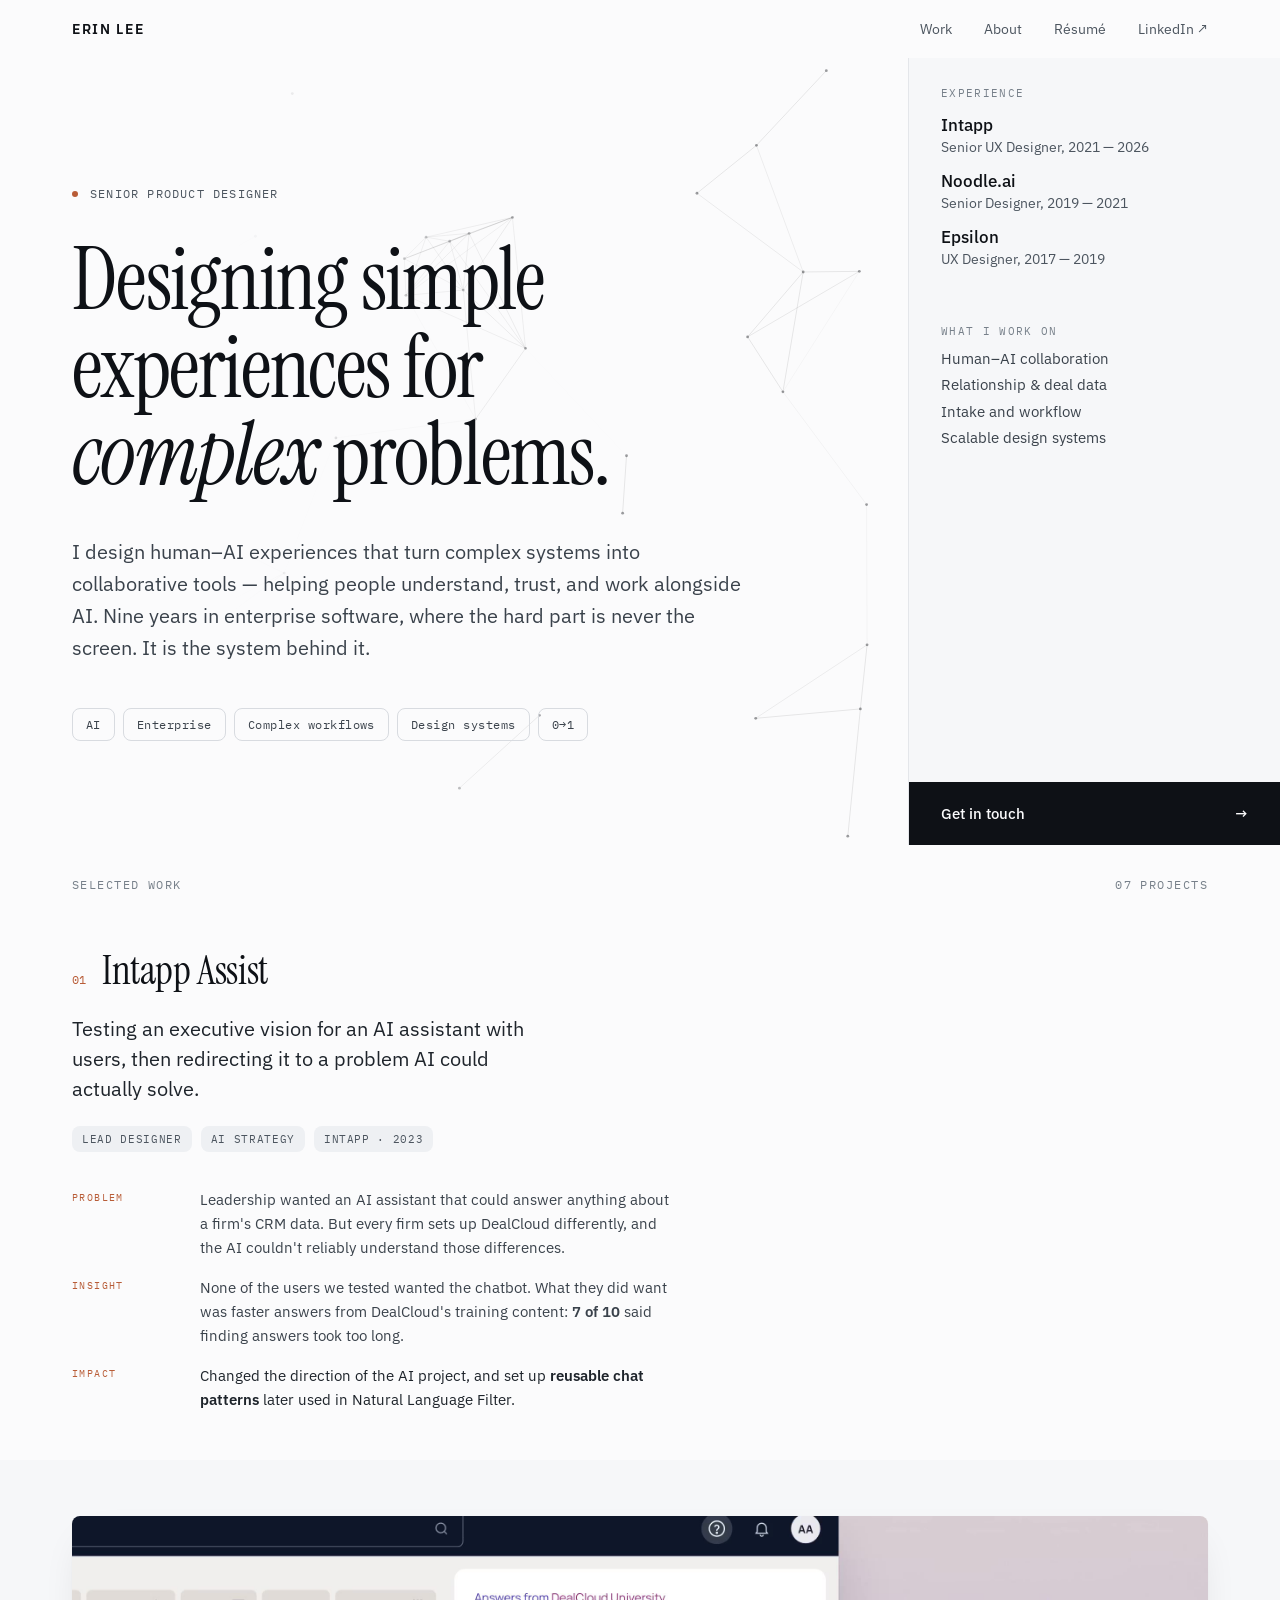
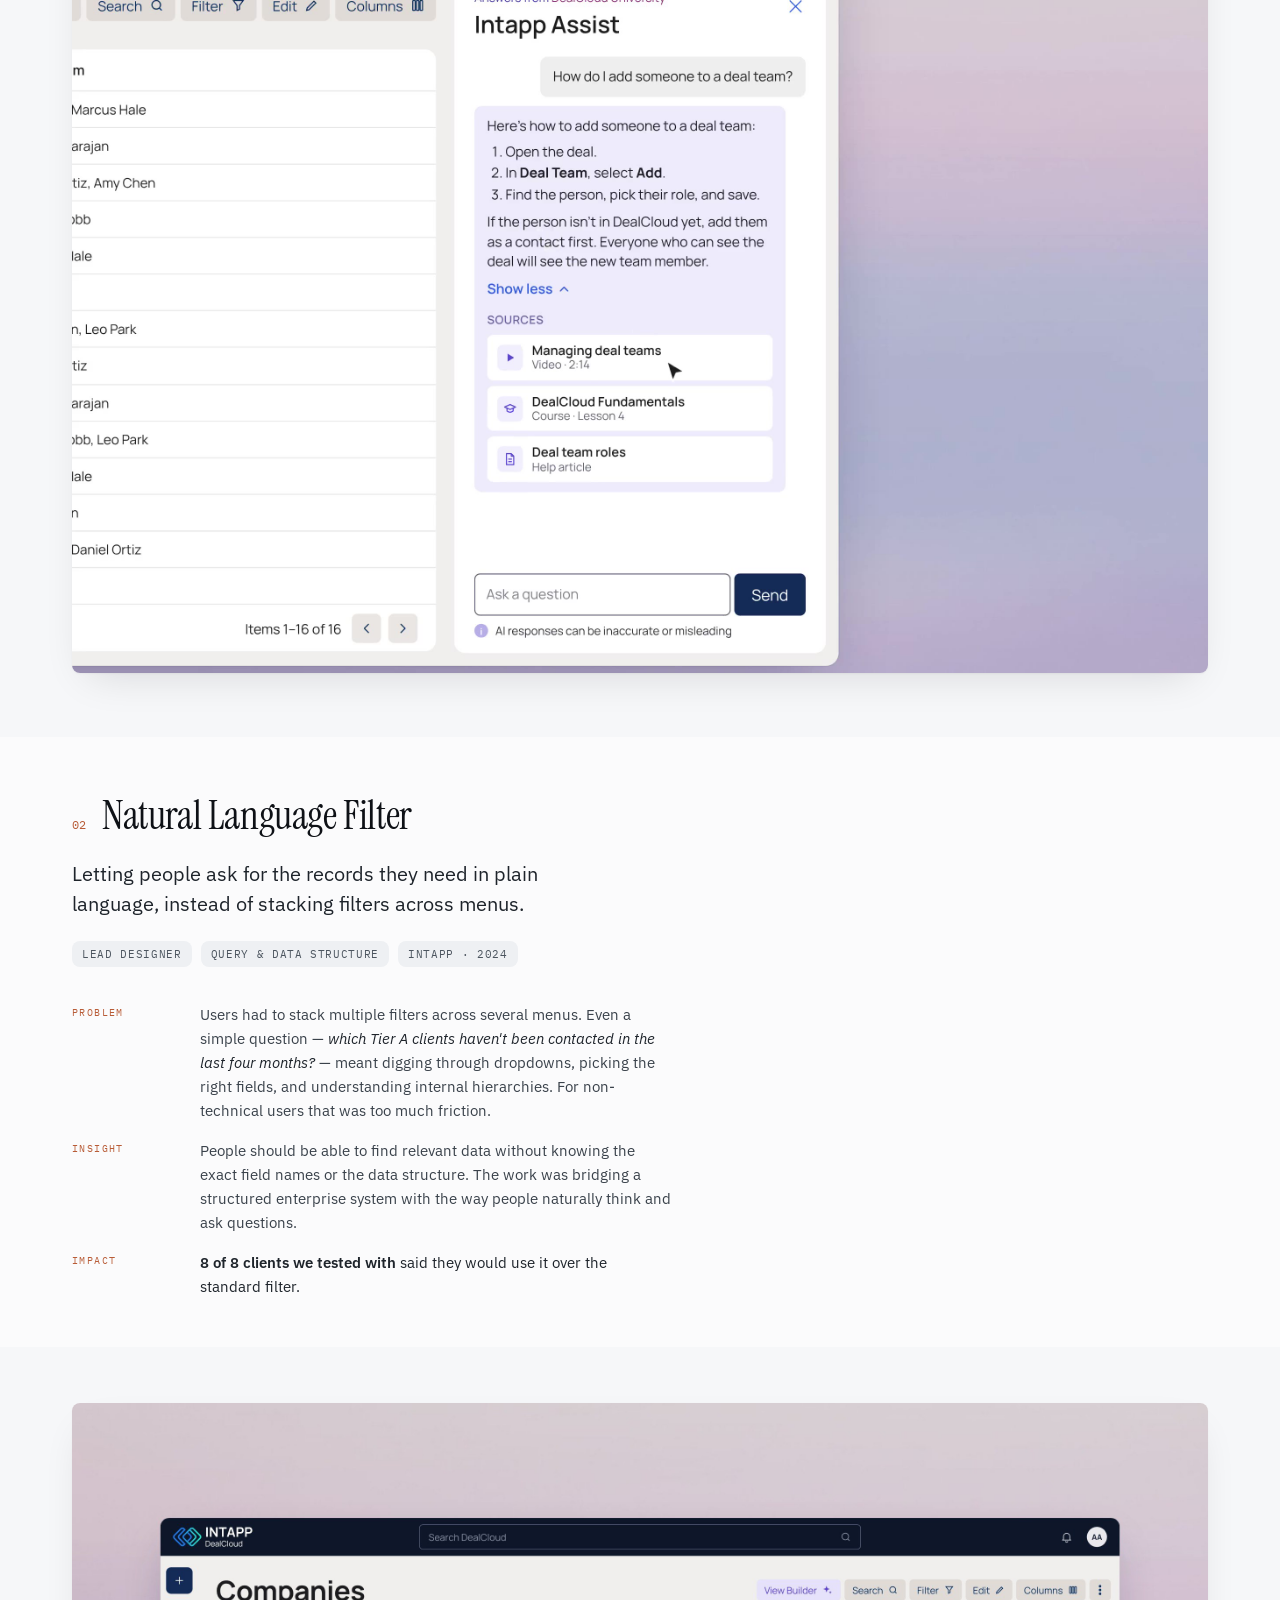
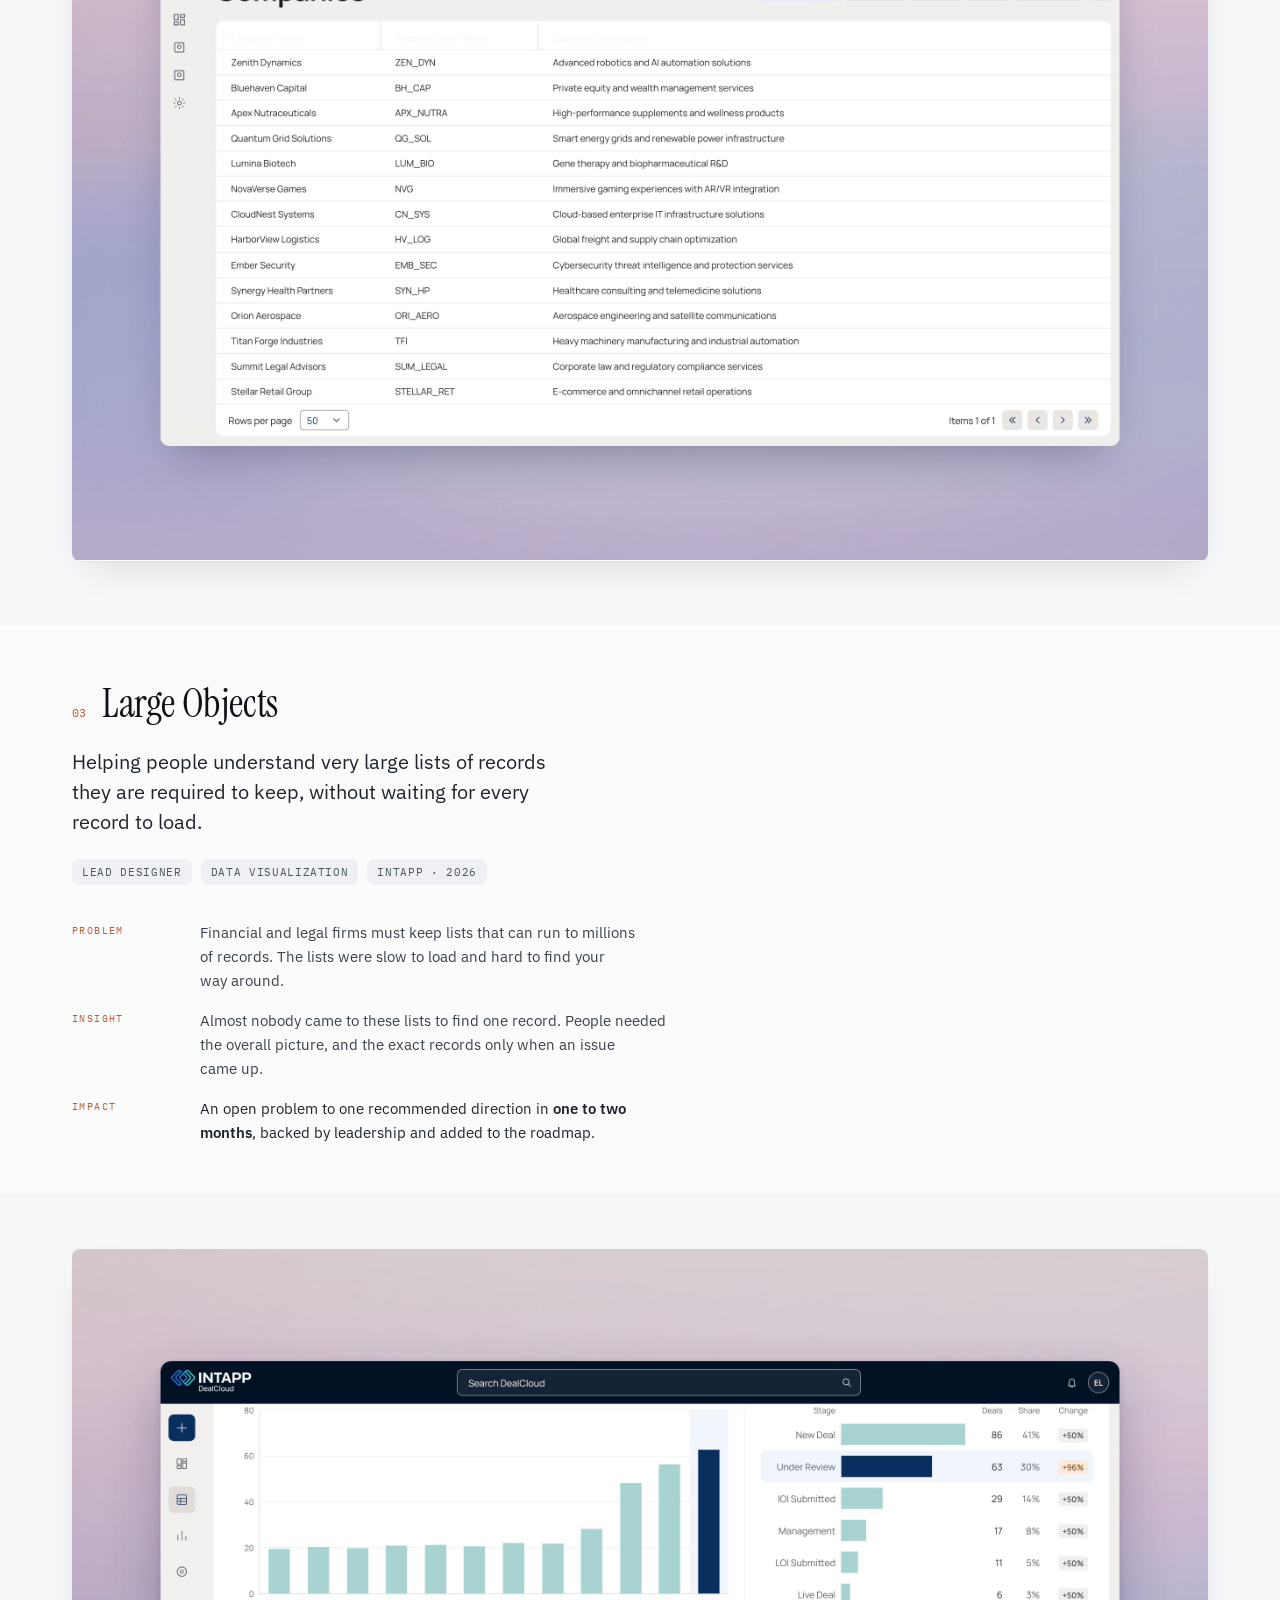
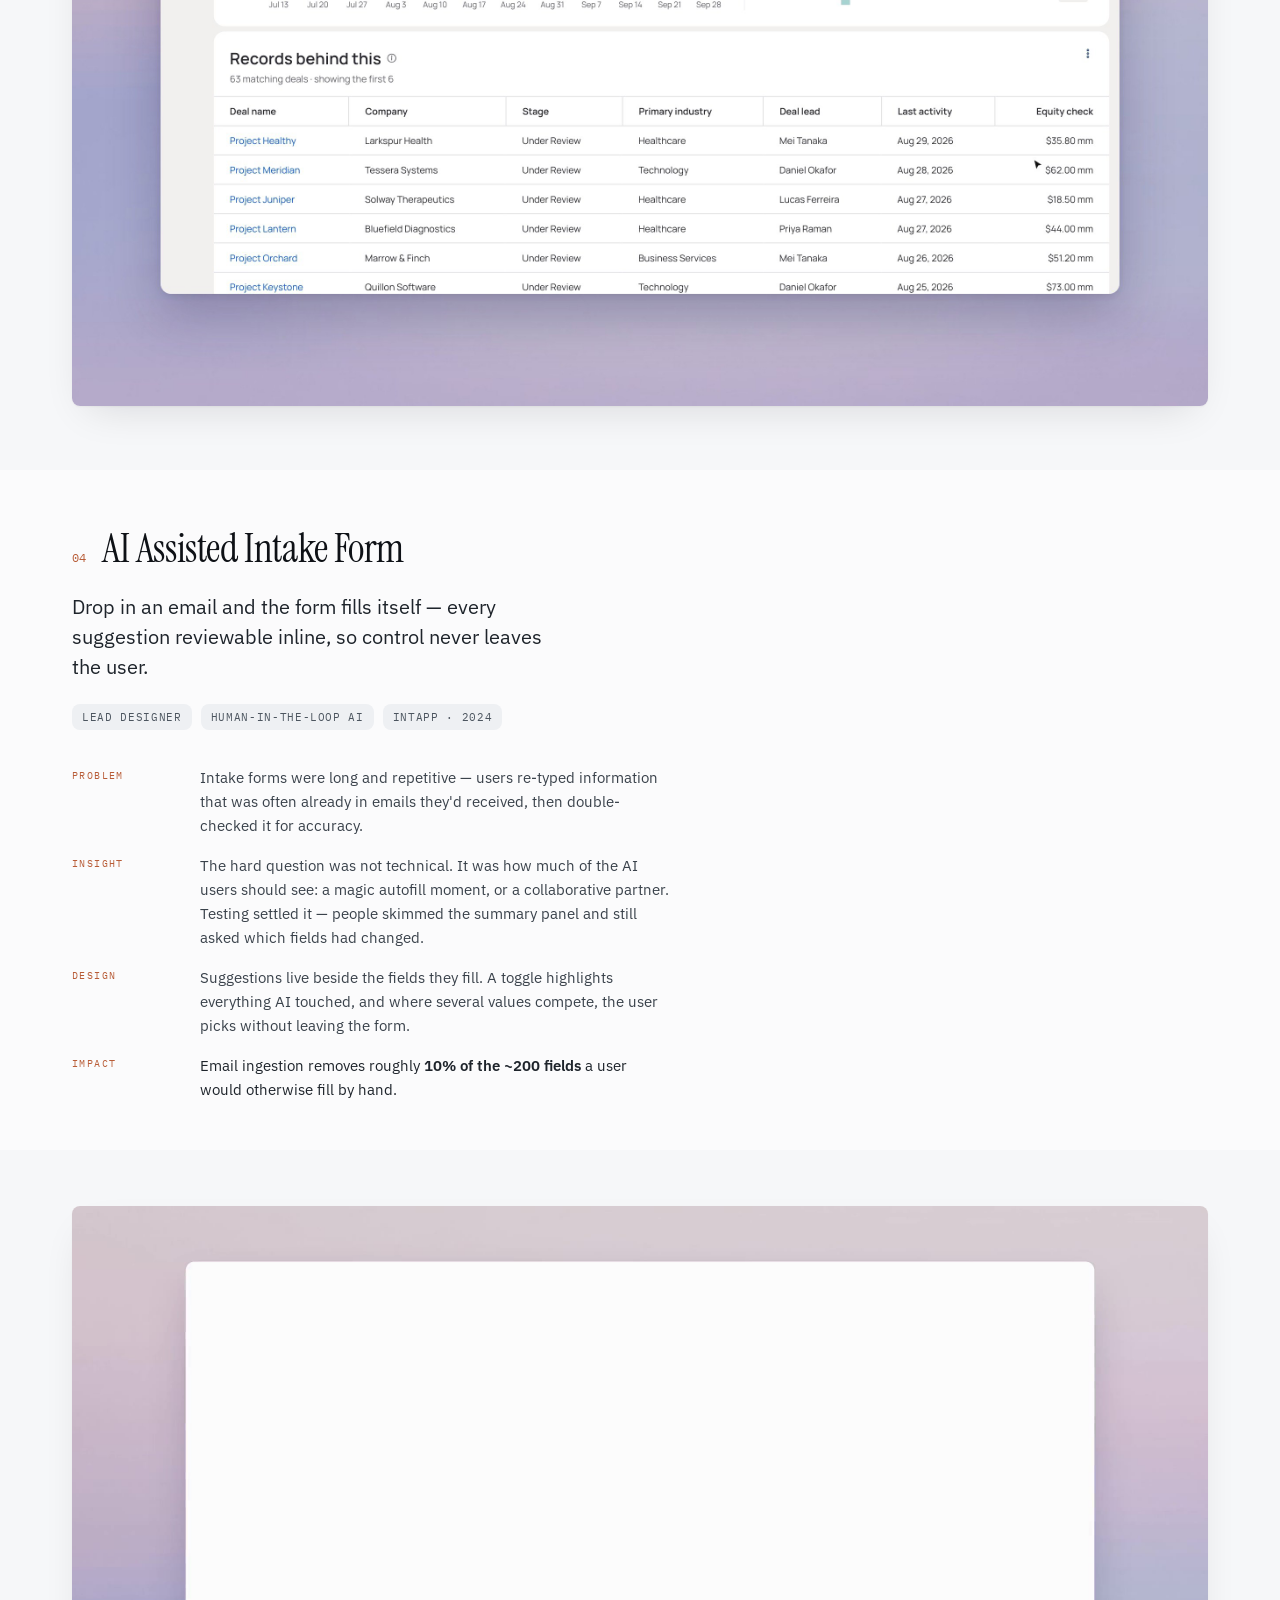
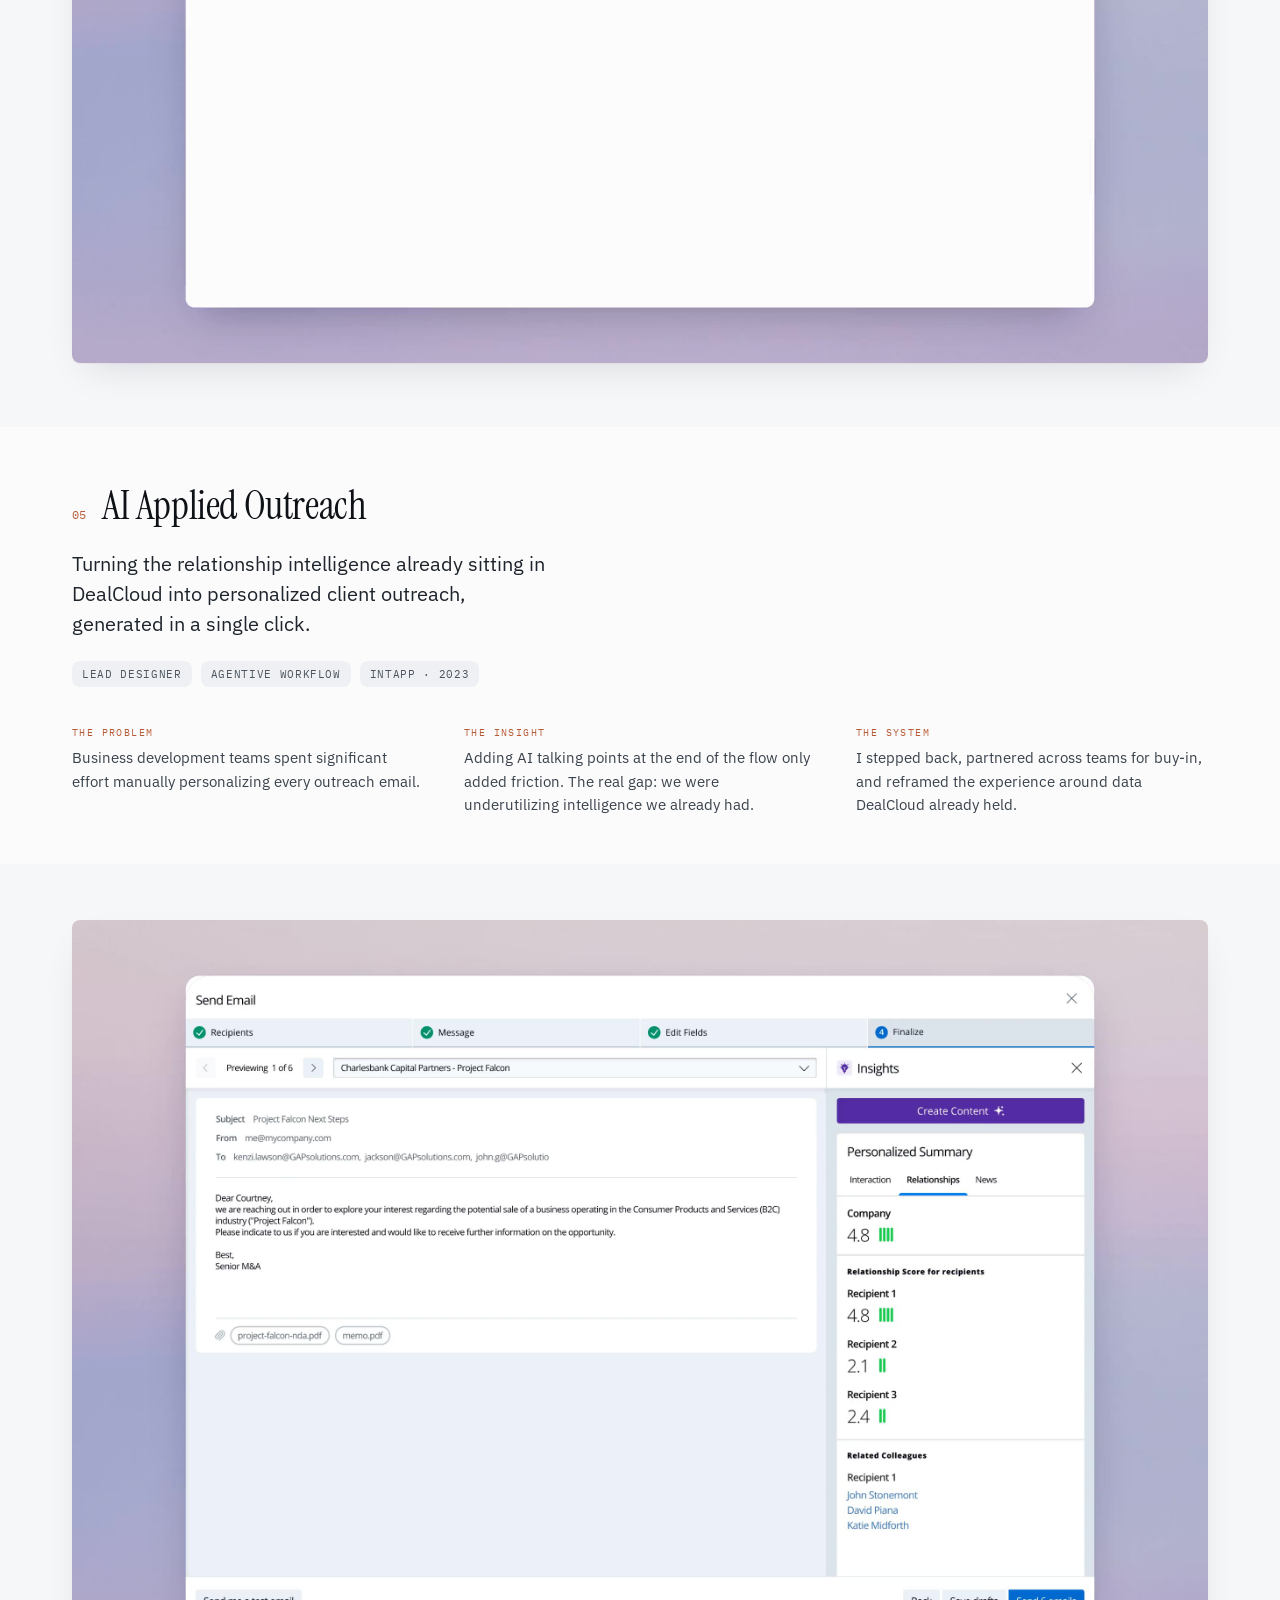
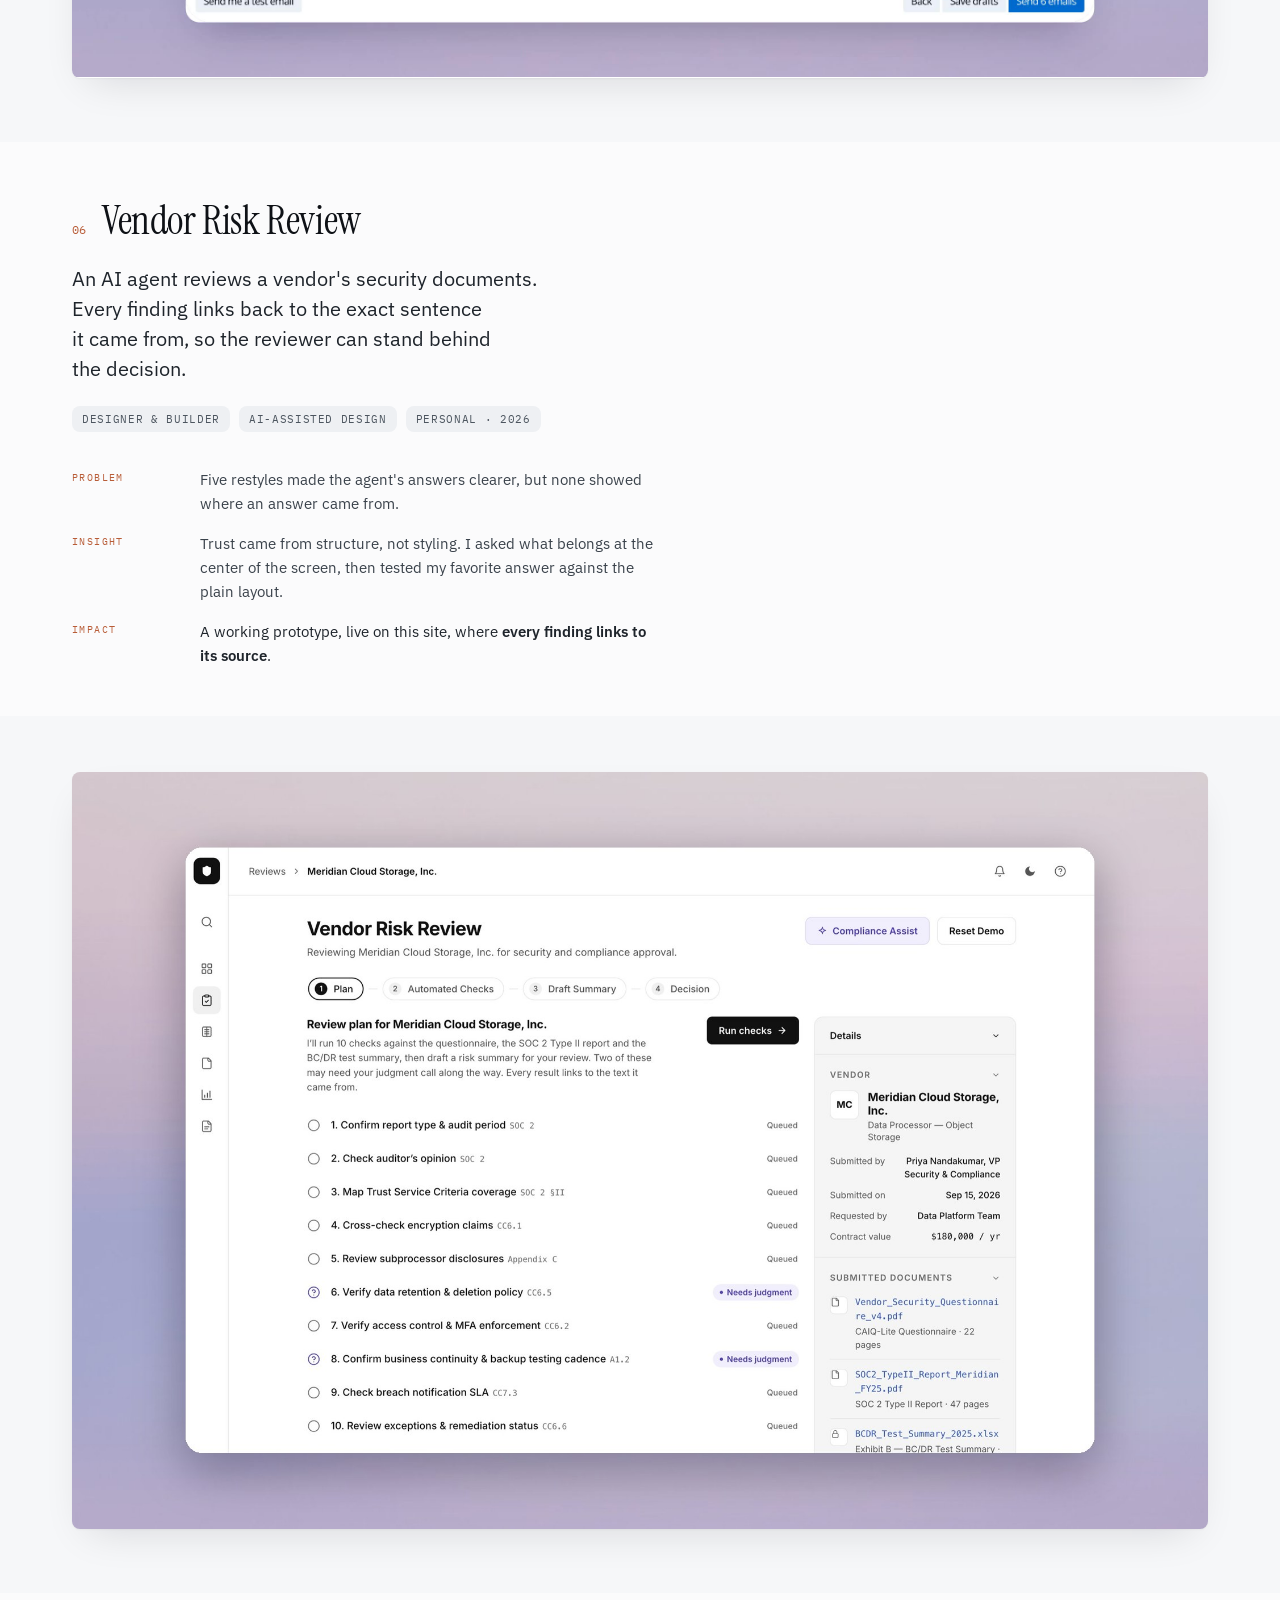
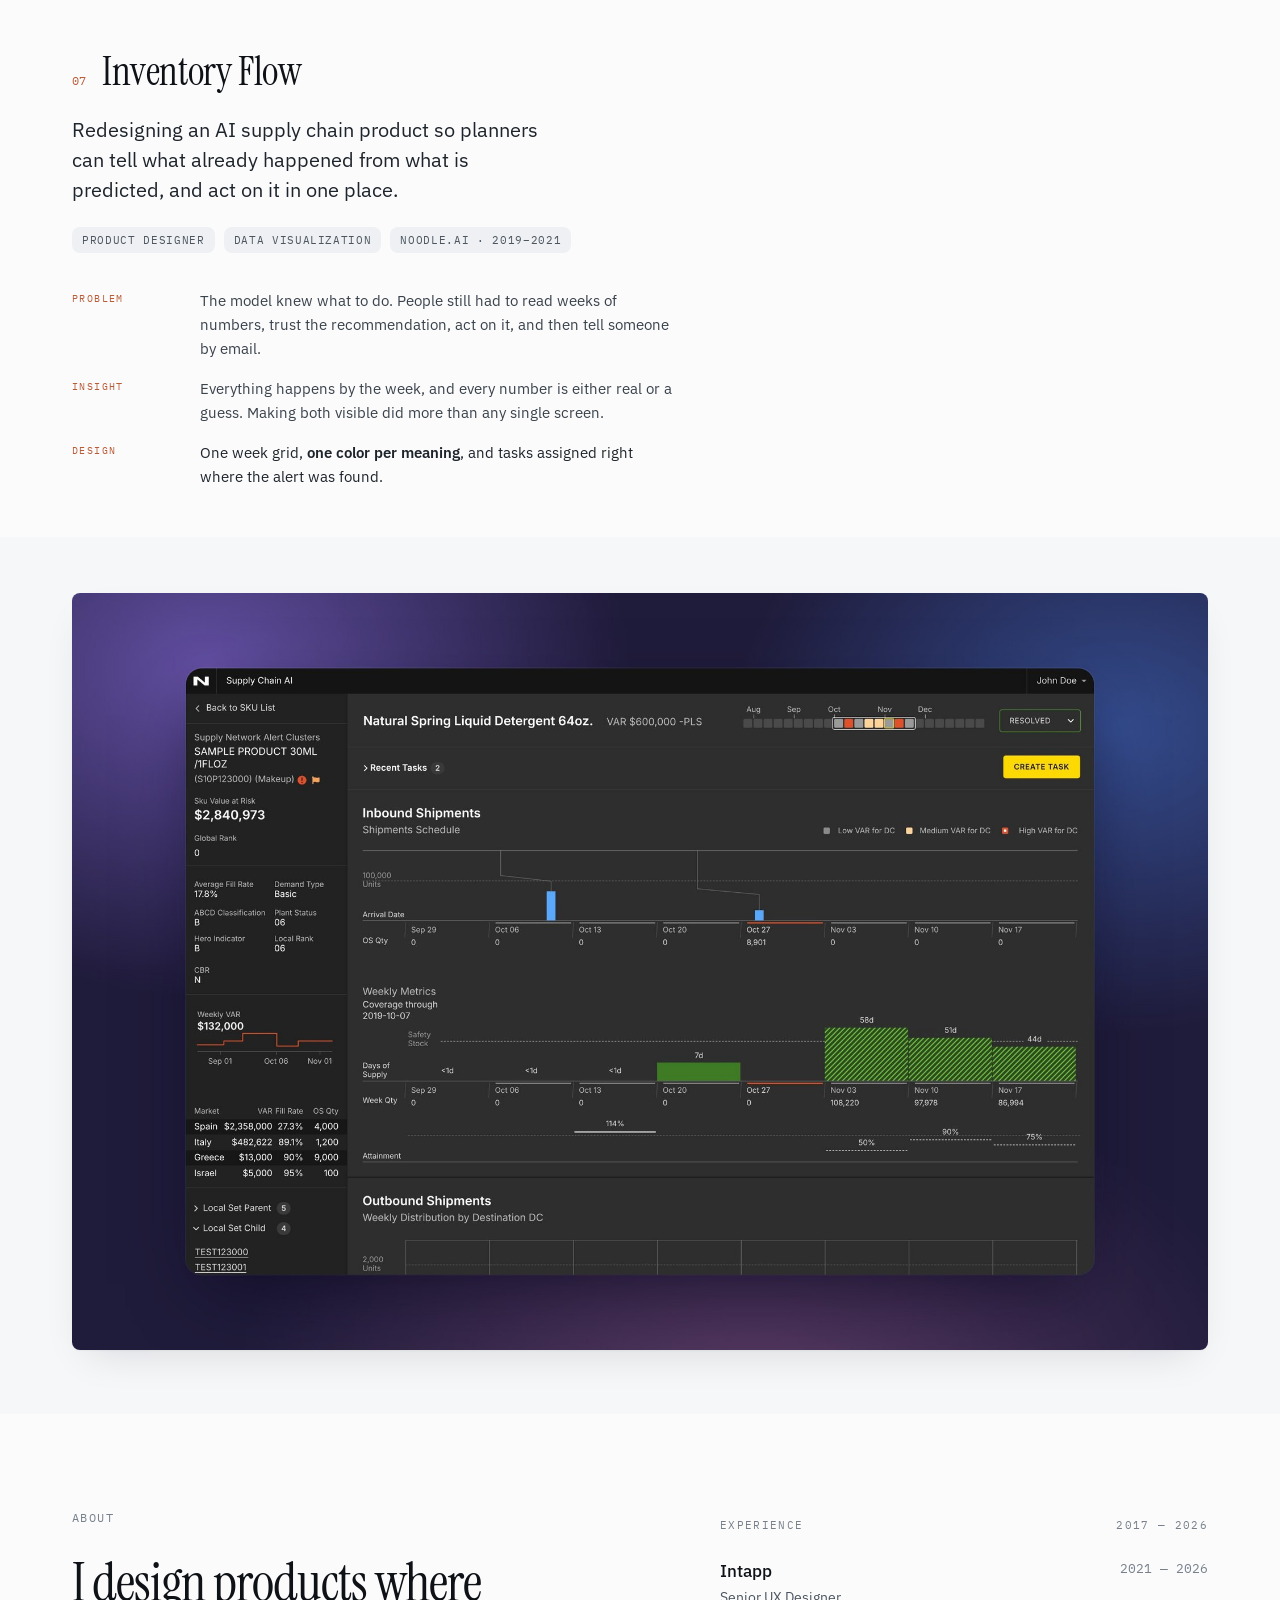
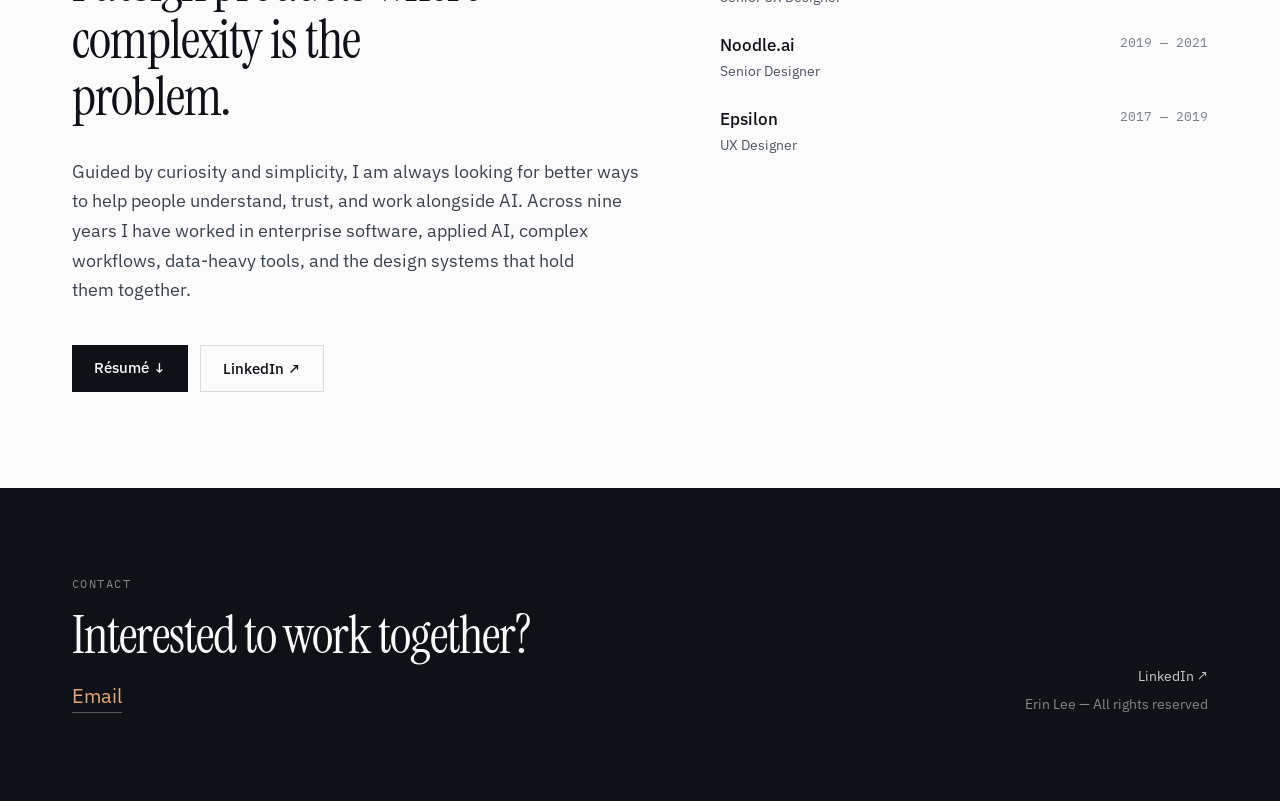
==== commit b8d31c9e: "Remove the + icon from the global nav in the NLF and Large Objects animations Re-recorded both homep" ====
--- a/index.html
+++ b/index.html
@@ -149,7 +149,7 @@
       </div>
     </div>
     <div class="project__band">
-      <video src="assets/video/nl-filter-cover.mp4?v=7" poster="assets/images/nlf-cover-poster.jpg?v=4" width="2592" height="1728" autoplay muted loop playsinline preload="metadata" aria-label="Natural Language Filter — a plain-language request turns into filters and a filtered record set"></video>
+      <video src="assets/video/nl-filter-cover.mp4?v=8" poster="assets/images/nlf-cover-poster.jpg?v=5" width="2592" height="1728" autoplay muted loop playsinline preload="metadata" aria-label="Natural Language Filter — a plain-language request turns into filters and a filtered record set"></video>
     </div>
   </a>
 
@@ -181,7 +181,7 @@
       </div>
     </div>
     <div class="project__band">
-      <video src="assets/video/large-objects-cover.mp4?v=1" poster="assets/images/large-objects-cover-poster.jpg?v=1" width="2592" height="1728" autoplay muted loop playsinline preload="metadata" aria-label="Large Objects — a summary of a very large deal list filters by period and stage, then loads records on request"></video>
+      <video src="assets/video/large-objects-cover.mp4?v=2" poster="assets/images/large-objects-cover-poster.jpg?v=2" width="2592" height="1728" autoplay muted loop playsinline preload="metadata" aria-label="Large Objects — a summary of a very large deal list filters by period and stage, then loads records on request"></video>
     </div>
   </a>
 
